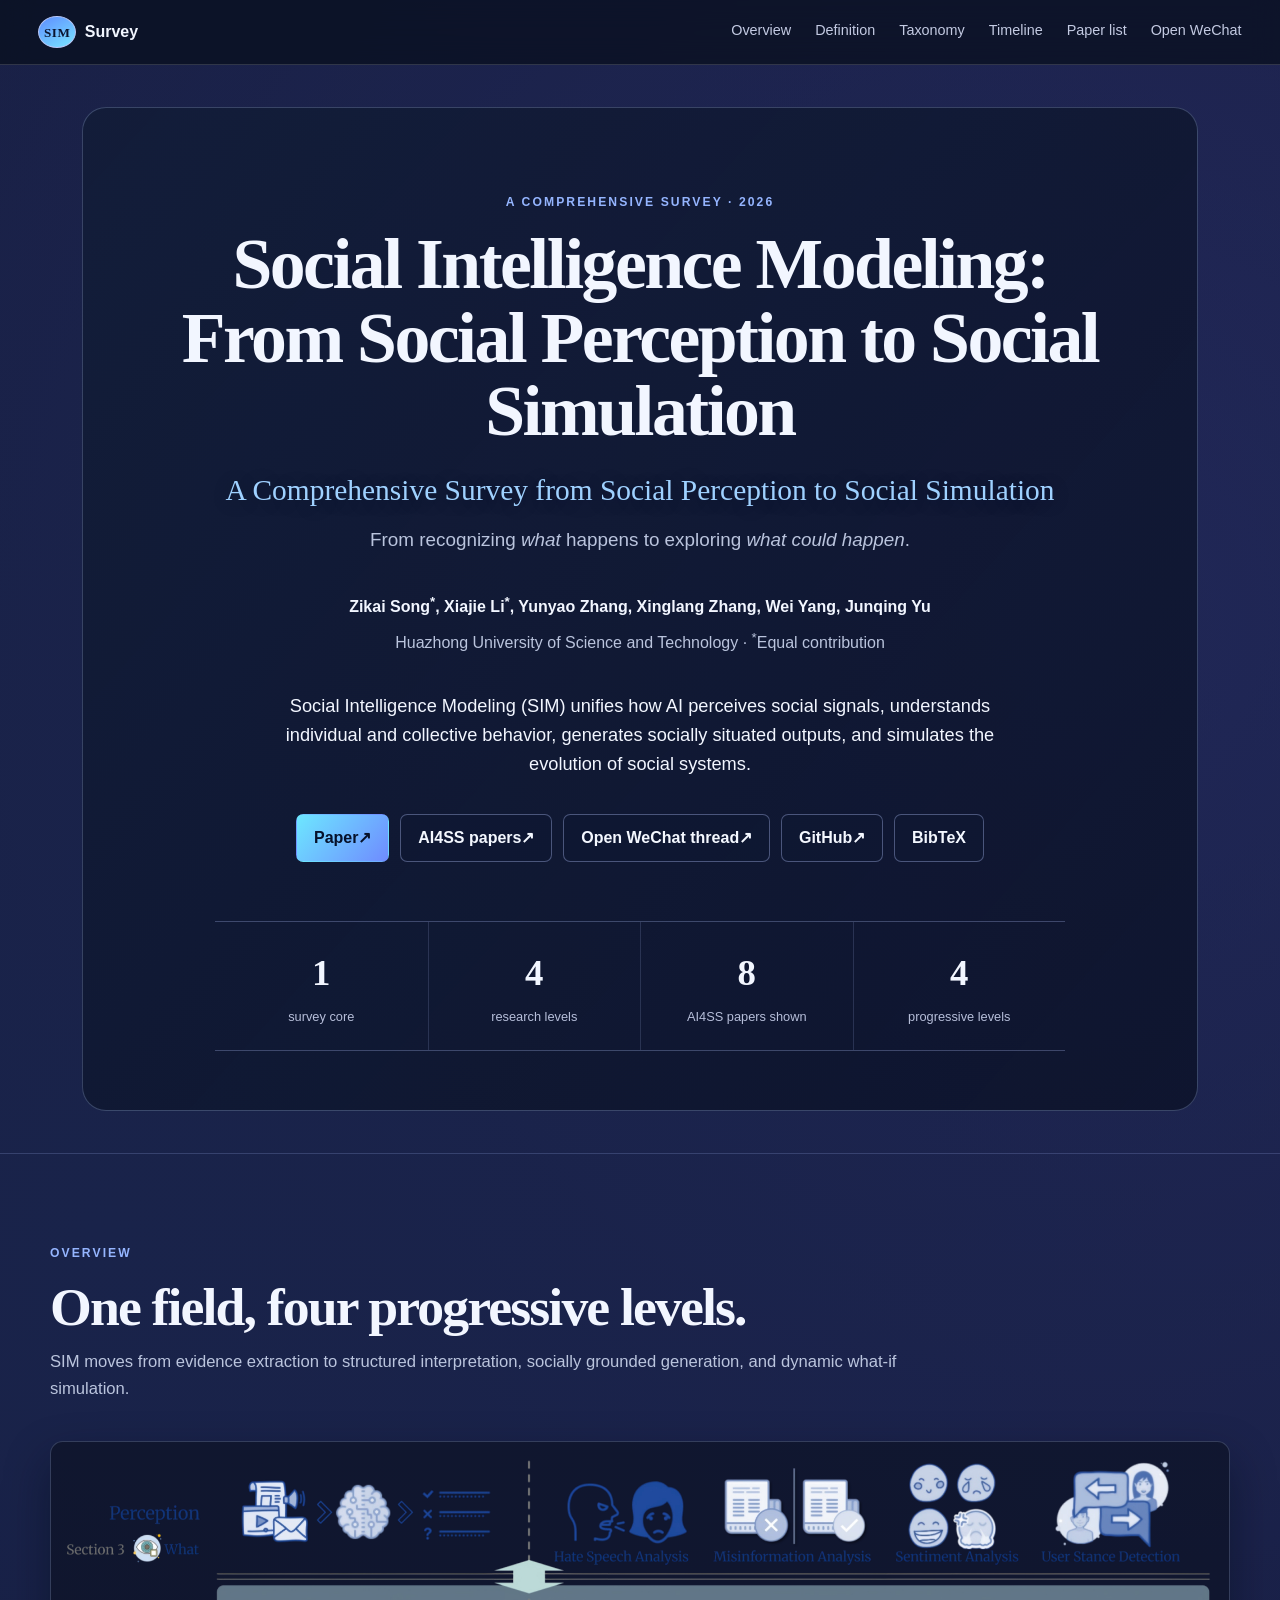
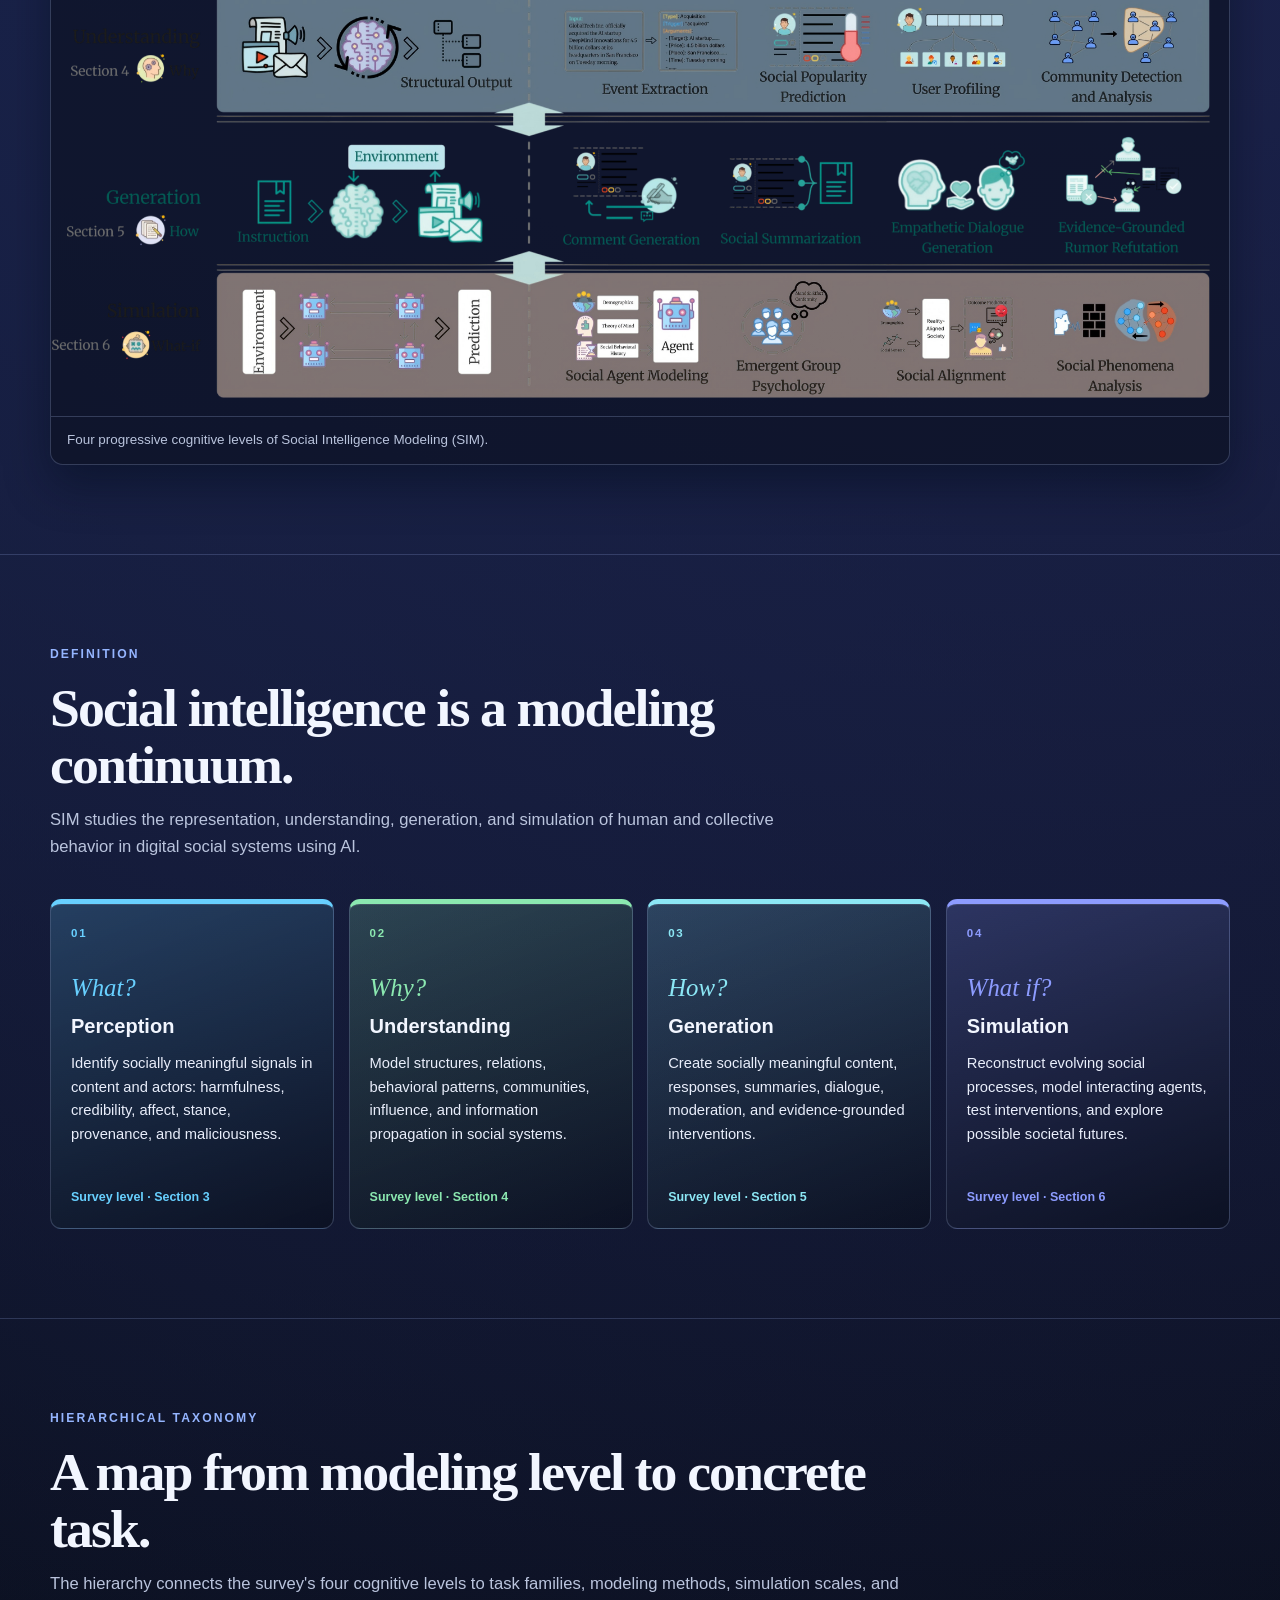
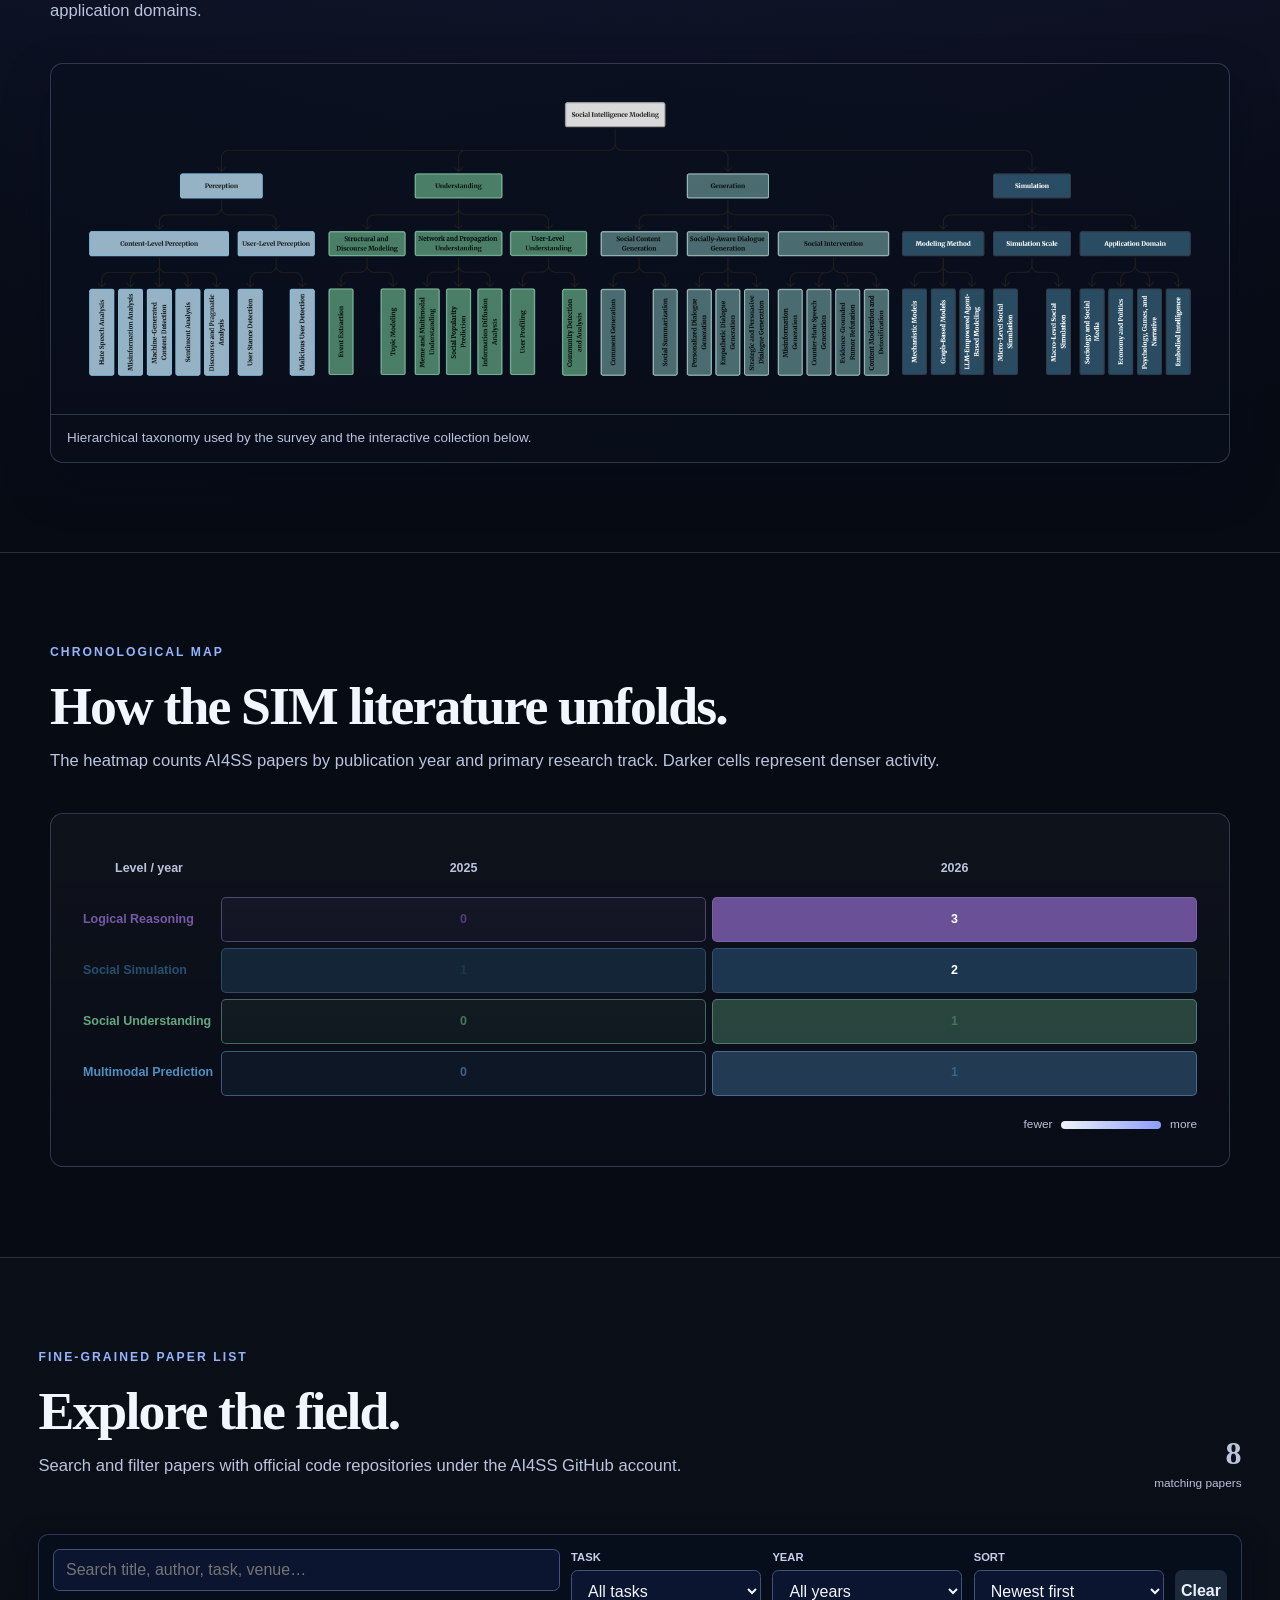
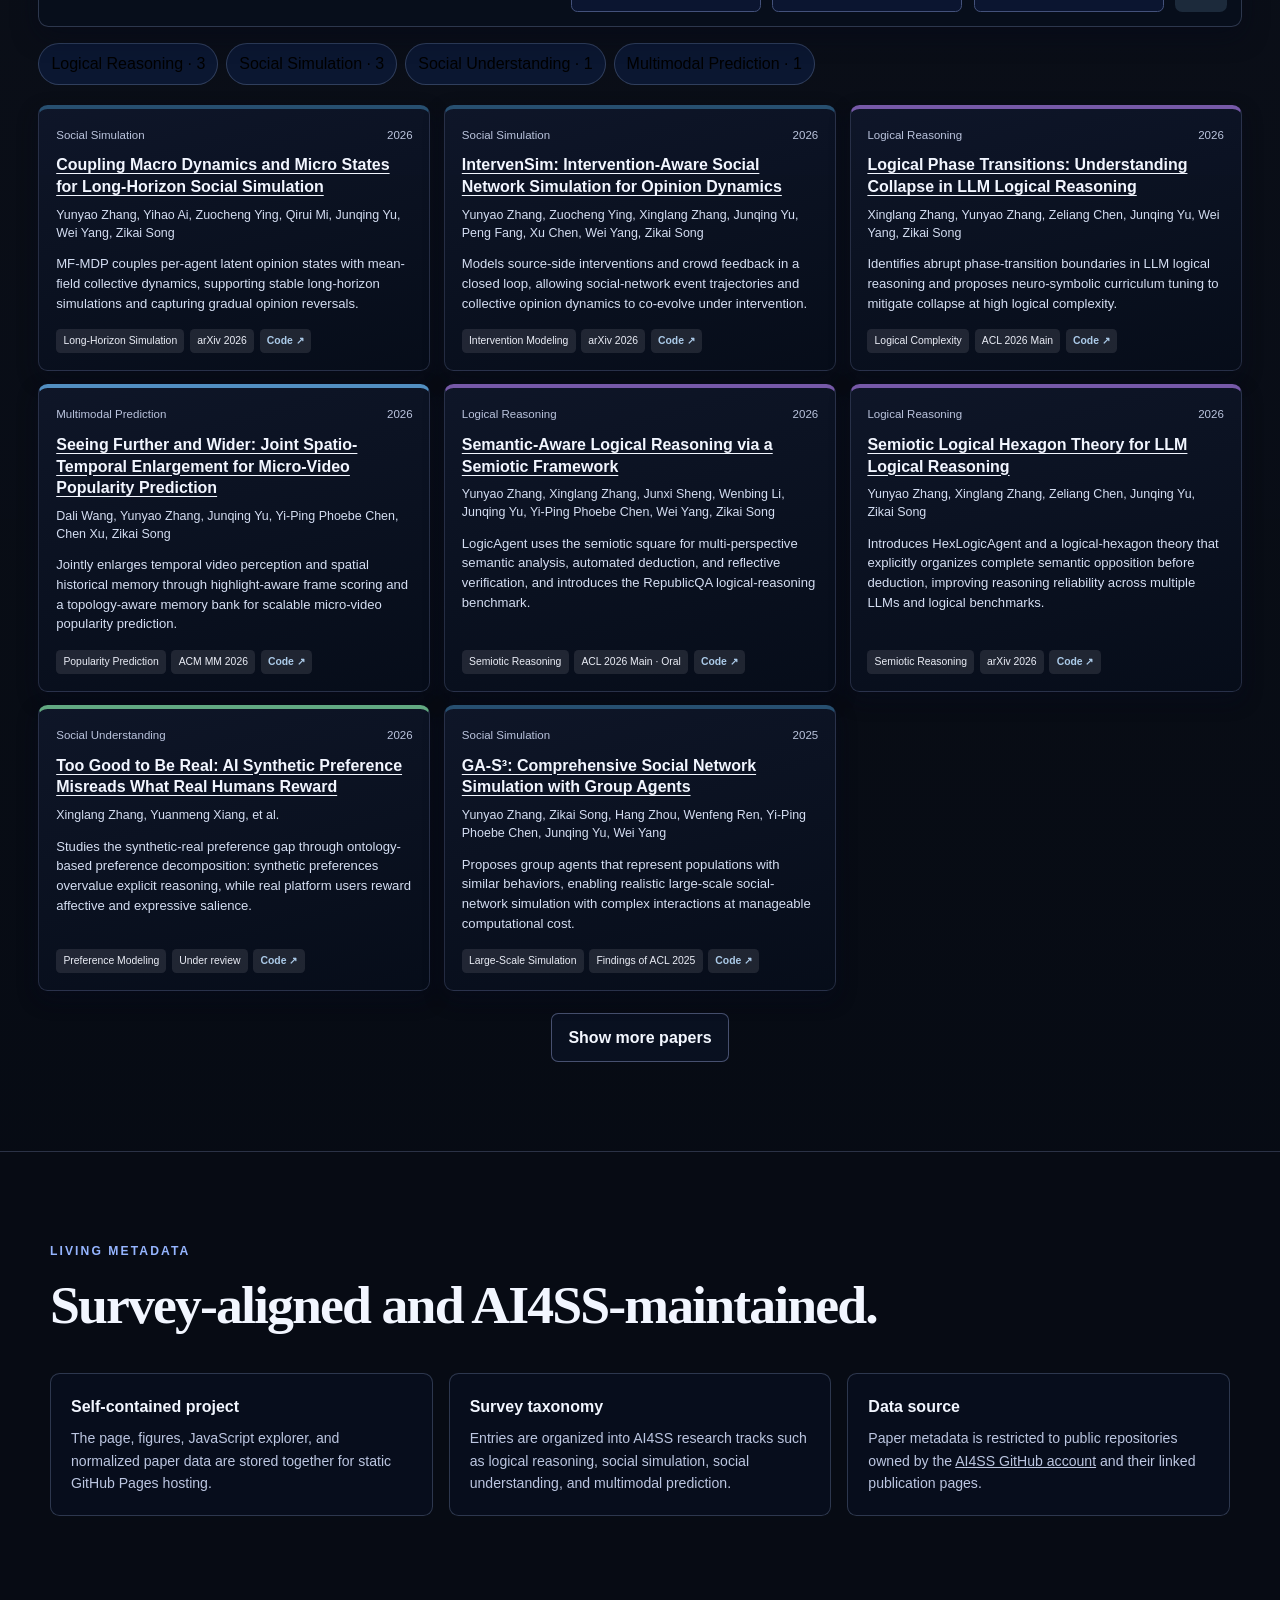
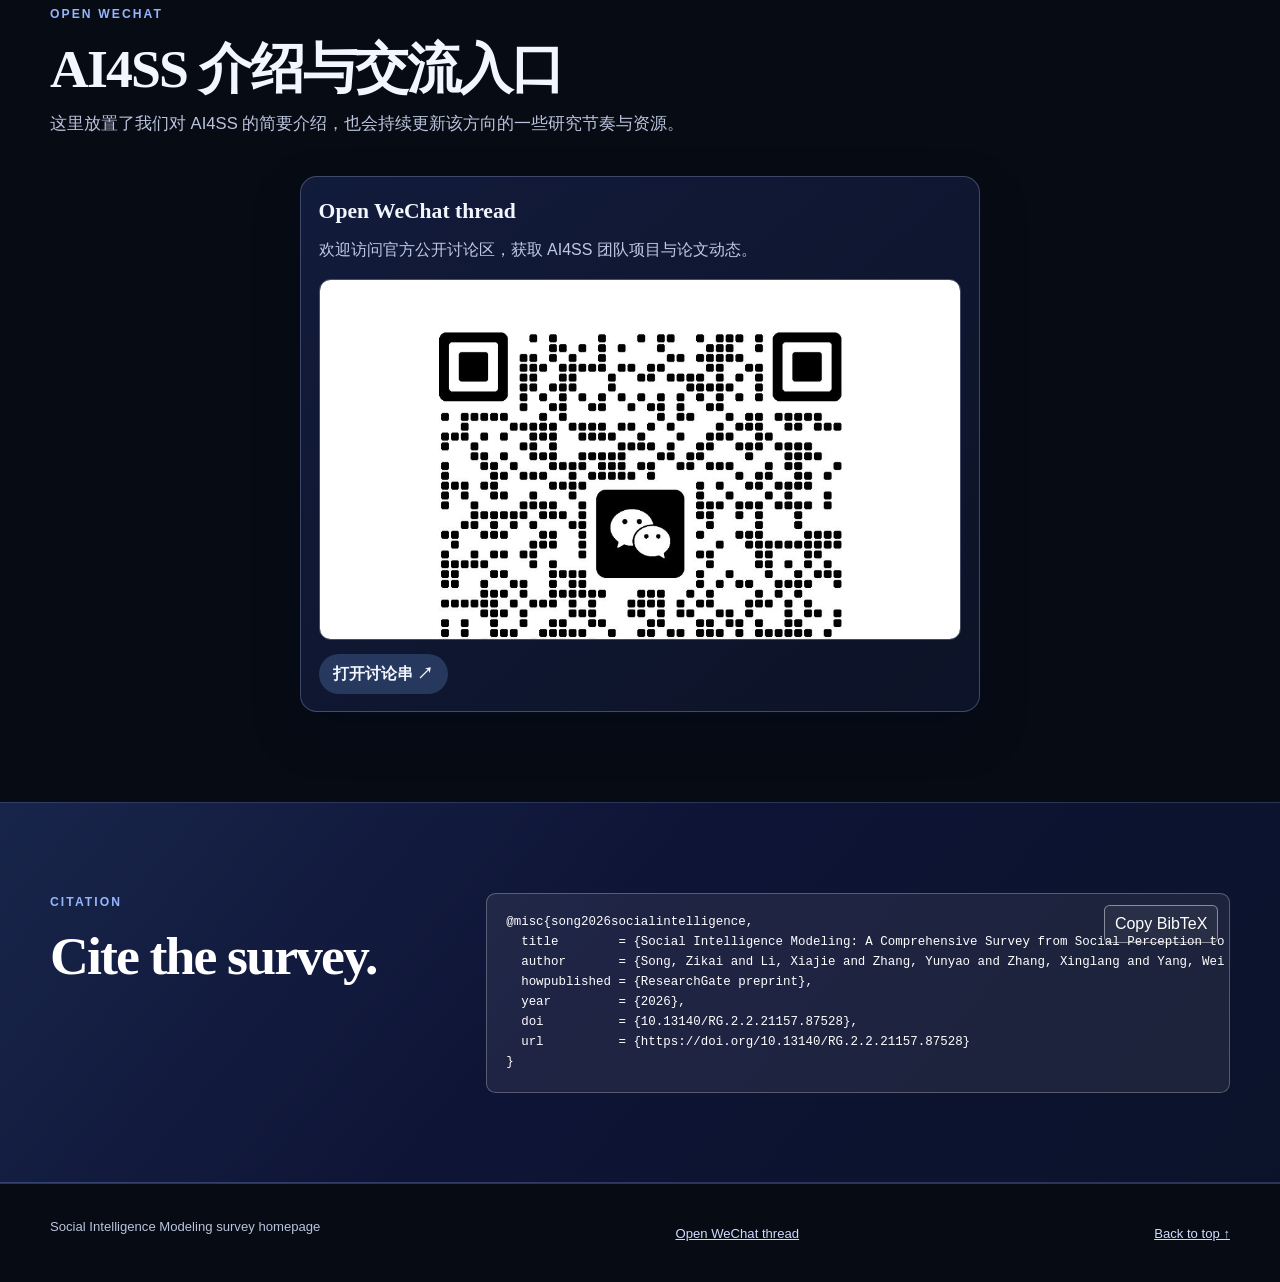
==== index.html @ ad6b8883 "feat: restyle survey homepage and add Open WeChat thread section" ====
<!doctype html>
<html lang="en">
<head>
  <meta charset="utf-8">
  <meta name="viewport" content="width=device-width, initial-scale=1">
  <title>Social Intelligence Modeling: A Comprehensive Survey from Social Perception to Social Simulation</title>
  <meta name="description" content="Social Intelligence Modeling: A Comprehensive Survey from Social Perception to Social Simulation — AI4SS-focused homepage and interactive paper explorer.">
  <link rel="canonical" href="https://juehyx.github.io/social-intelligence-modeling-survey/">
  <meta property="og:type" content="website">
  <meta property="og:title" content="Social Intelligence Modeling: A Comprehensive Survey">
  <meta property="og:description" content="A unified view of AI for social perception, understanding, generation, and simulation.">
  <meta property="og:url" content="https://juehyx.github.io/social-intelligence-modeling-survey/">
  <meta property="og:image" content="https://juehyx.github.io/social-intelligence-modeling-survey/overview.png">
  <meta name="twitter:card" content="summary_large_image">
  <link rel="stylesheet" href="styles.css">
  <script src="app.js" defer></script>
</head>
<body>
  <a class="skip-link" href="#paper-explorer">Skip to paper explorer</a>

  <header class="site-header" id="top">
    <div class="nav-shell">
      <a class="brand" href="#top" aria-label="Social Intelligence Modeling home">
        <span class="brand-mark">SIM</span>
        <span>Survey</span>
      </a>
      <nav aria-label="Primary navigation">
        <a href="#overview">Overview</a>
        <a href="#definition">Definition</a>
        <a href="#taxonomy">Taxonomy</a>
        <a href="#timeline">Timeline</a>
        <a href="#paper-explorer">Paper list</a>
        <a href="#open-wechat">Open WeChat</a>
      </nav>
    </div>
  </header>

  <main>
    <section class="hero section-shell reveal" aria-labelledby="paper-title">
      <p class="eyebrow">A comprehensive survey · 2026</p>
      <h1 id="paper-title">Social Intelligence Modeling:<br>From Social Perception to Social Simulation</h1>
      <p class="hero-subtitle">A Comprehensive Survey from Social Perception to Social Simulation</p>
      <p class="hero-kicker">From recognizing <em>what</em> happens to exploring <em>what could happen</em>.</p>

      <p class="authors">
        Zikai Song<sup>*</sup>, Xiajie Li<sup>*</sup>, Yunyao Zhang, Xinglang Zhang, Wei Yang, Junqing Yu
      </p>
      <p class="affiliation">Huazhong University of Science and Technology · <sup>*</sup>Equal contribution</p>

      <p class="hero-abstract">
        Social Intelligence Modeling (SIM) unifies how AI perceives social signals, understands individual and collective behavior,
        generates socially situated outputs, and simulates the evolution of social systems.
      </p>

      <div class="action-row" aria-label="Paper links">
        <a class="button primary" href="https://doi.org/10.13140/RG.2.2.21157.87528">Paper <span aria-hidden="true">↗</span></a>
        <a class="button" href="https://github.com/AI4SS">AI4SS papers <span aria-hidden="true">↗</span></a>
        <a class="button" href="https://github.com/world-action-models/awesome-world-action-models/discussions/2">Open WeChat thread <span aria-hidden="true">↗</span></a>
        <a class="button" href="https://github.com/Juehyx/social-intelligence-modeling-survey">GitHub <span aria-hidden="true">↗</span></a>
        <a class="button" href="#citation">BibTeX</a>
      </div>

      <div class="hero-stats" aria-label="Survey scope">
        <div><strong>1</strong><span>survey core</span></div>
        <div><strong>4</strong><span>research levels</span></div>
        <div><strong>8</strong><span>AI4SS papers shown</span></div>
        <div><strong>4</strong><span>progressive levels</span></div>
      </div>
    </section>

    <section class="figure-band" id="overview" aria-labelledby="overview-title">
      <div class="section-shell">
        <div class="section-heading wide-heading">
          <p class="eyebrow">Overview</p>
          <h2 id="overview-title">One field, four progressive levels.</h2>
          <p>SIM moves from evidence extraction to structured interpretation, socially grounded generation, and dynamic what-if simulation.</p>
        </div>
        <figure class="paper-figure overview-figure">
          <img src="overview.png" alt="Four progressive cognitive levels of Social Intelligence Modeling, from Perception through Understanding and Generation to Simulation.">
          <figcaption>Four progressive cognitive levels of Social Intelligence Modeling (SIM).</figcaption>
        </figure>
      </div>
    </section>

    <section class="section-shell reveal" id="definition" aria-labelledby="definition-title">
      <div class="section-heading">
        <p class="eyebrow">Definition</p>
        <h2 id="definition-title">Social intelligence is a modeling continuum.</h2>
        <p>SIM studies the representation, understanding, generation, and simulation of human and collective behavior in digital social systems using AI.</p>
      </div>

      <div class="level-flow" aria-label="Four levels of Social Intelligence Modeling">
        <article class="level-card level-perception">
          <div class="level-number">01</div>
          <p class="level-question">What?</p>
          <h3>Perception</h3>
          <p>Identify socially meaningful signals in content and actors: harmfulness, credibility, affect, stance, provenance, and maliciousness.</p>
          <span class="level-count">Survey level · Section 3</span>
        </article>
        <article class="level-card level-understanding">
          <div class="level-number">02</div>
          <p class="level-question">Why?</p>
          <h3>Understanding</h3>
          <p>Model structures, relations, behavioral patterns, communities, influence, and information propagation in social systems.</p>
          <span class="level-count">Survey level · Section 4</span>
        </article>
        <article class="level-card level-generation">
          <div class="level-number">03</div>
          <p class="level-question">How?</p>
          <h3>Generation</h3>
          <p>Create socially meaningful content, responses, summaries, dialogue, moderation, and evidence-grounded interventions.</p>
          <span class="level-count">Survey level · Section 5</span>
        </article>
        <article class="level-card level-simulation">
          <div class="level-number">04</div>
          <p class="level-question">What if?</p>
          <h3>Simulation</h3>
          <p>Reconstruct evolving social processes, model interacting agents, test interventions, and explore possible societal futures.</p>
          <span class="level-count">Survey level · Section 6</span>
        </article>
      </div>
    </section>

    <section class="taxonomy-section reveal" id="taxonomy" aria-labelledby="taxonomy-title">
      <div class="section-shell">
        <div class="section-heading wide-heading">
          <p class="eyebrow">Hierarchical taxonomy</p>
          <h2 id="taxonomy-title">A map from modeling level to concrete task.</h2>
          <p>The hierarchy connects the survey's four cognitive levels to task families, modeling methods, simulation scales, and application domains.</p>
        </div>
        <figure class="paper-figure taxonomy-figure">
          <img src="category-architecture.png" alt="Hierarchical taxonomy of Social Intelligence Modeling tasks across Perception, Understanding, Generation, and Simulation.">
          <figcaption>Hierarchical taxonomy used by the survey and the interactive collection below.</figcaption>
        </figure>
      </div>
    </section>

    <section class="section-shell reveal" id="timeline" aria-labelledby="timeline-title">
      <div class="section-heading wide-heading">
        <p class="eyebrow">Chronological map</p>
        <h2 id="timeline-title">How the SIM literature unfolds.</h2>
        <p>The heatmap counts AI4SS papers by publication year and primary research track. Darker cells represent denser activity.</p>
      </div>
      <div class="timeline-panel">
        <div id="timeline-matrix" class="timeline-matrix" aria-live="polite"></div>
        <div class="timeline-legend"><span>fewer</span><span class="legend-ramp"></span><span>more</span></div>
      </div>
    </section>

    <section class="explorer-section" id="paper-explorer" aria-labelledby="explorer-title">
      <div class="section-shell explorer-shell">
        <div class="section-heading wide-heading explorer-heading">
          <div>
            <p class="eyebrow">Fine-grained paper list</p>
            <h2 id="explorer-title">Explore the field.</h2>
            <p>Search and filter papers with official code repositories under the AI4SS GitHub account.</p>
          </div>
          <p class="result-summary"><strong id="result-count">0</strong><span>matching papers</span></p>
        </div>

        <div class="explorer-toolbar" id="toolbar">
          <label class="search-field">
            <span class="sr-only">Search papers</span>
            <input id="paper-search" type="search" placeholder="Search title, author, task, venue…" autocomplete="off">
          </label>
          <label>
            <span>Task</span>
            <select id="task-filter"><option value="">All tasks</option></select>
          </label>
          <label>
            <span>Year</span>
            <select id="year-filter"><option value="">All years</option></select>
          </label>
          <label>
            <span>Sort</span>
            <select id="paper-sort">
              <option value="recent">Newest first</option>
              <option value="oldest">Oldest first</option>
              <option value="title">Title A–Z</option>
            </select>
          </label>
          <button class="clear-button" id="clear-filters" type="button">Clear</button>
        </div>

        <div class="level-filters" id="level-filters" aria-label="Filter by survey level"></div>
        <div class="paper-grid" id="paper-list" aria-live="polite"></div>
        <div class="load-more-wrap"><button class="button" id="load-more" type="button">Show more papers</button></div>
      </div>
    </section>

    <section class="section-shell reveal source-section" aria-labelledby="source-title">
      <div class="section-heading wide-heading">
        <p class="eyebrow">Living metadata</p>
        <h2 id="source-title">Survey-aligned and AI4SS-maintained.</h2>
      </div>
      <div class="source-grid">
        <article>
          <h3>Self-contained project</h3>
          <p>The page, figures, JavaScript explorer, and normalized paper data are stored together for static GitHub Pages hosting.</p>
        </article>
        <article>
          <h3>Survey taxonomy</h3>
          <p>Entries are organized into AI4SS research tracks such as logical reasoning, social simulation, social understanding, and multimodal prediction.</p>
        </article>
        <article>
          <h3>Data source</h3>
          <p>Paper metadata is restricted to public repositories owned by the <a href="https://github.com/AI4SS">AI4SS GitHub account</a> and their linked publication pages.</p>
        </article>
      </div>
    </section>

    <section class="section-shell reveal wechat-section" id="open-wechat" aria-labelledby="wechat-title">
      <div class="section-heading wide-heading">
        <p class="eyebrow">Open WeChat</p>
        <h2 id="wechat-title">AI4SS 介绍与交流入口</h2>
        <p>这里放置了我们对 AI4SS 的简要介绍，也会持续更新该方向的一些研究节奏与资源。</p>
      </div>
      <div class="wechat-grid">
        <a class="wechat-link-panel" href="https://github.com/world-action-models/awesome-world-action-models/discussions/2" target="_blank" rel="noopener noreferrer">
          <h3>Open WeChat thread</h3>
          <p>欢迎访问官方公开讨论区，获取 AI4SS 团队项目与论文动态。</p>
          <img src="wechat-thread-preview.jpg" alt="AI4SS Open WeChat preview image">
          <span>打开讨论串 ↗</span>
        </a>
      </div>
    </section>

    <section class="citation-section" id="citation" aria-labelledby="citation-title">
      <div class="section-shell citation-shell">
        <div class="section-heading">
          <p class="eyebrow">Citation</p>
          <h2 id="citation-title">Cite the survey.</h2>
        </div>
        <div class="citation-box">
          <button id="copy-bibtex" type="button">Copy BibTeX</button>
          <pre><code id="bibtex">@misc{song2026socialintelligence,
  title        = {Social Intelligence Modeling: A Comprehensive Survey from Social Perception to Social Simulation},
  author       = {Song, Zikai and Li, Xiajie and Zhang, Yunyao and Zhang, Xinglang and Yang, Wei and Yu, Junqing},
  howpublished = {ResearchGate preprint},
  year         = {2026},
  doi          = {10.13140/RG.2.2.21157.87528},
  url          = {https://doi.org/10.13140/RG.2.2.21157.87528}
}</code></pre>
        </div>
      </div>
    </section>
  </main>

  <footer class="site-footer">
    <div class="section-shell footer-shell">
      <p>Social Intelligence Modeling survey homepage</p>
      <a href="https://github.com/world-action-models/awesome-world-action-models/discussions/2">Open WeChat thread</a>
      <a href="#top">Back to top ↑</a>
    </div>
  </footer>
</body>
</html>
---- styles.css ----
:root {
  --bg: #070b14;
  --paper: #f7fbff;
  --ink: #f2f6ff;
  --muted: #bac4dd;
  --line: rgba(168, 188, 235, 0.24);
  --navy: #9fd1ff;
  --navy-soft: rgba(159, 209, 255, 0.14);
  --perception: #68d0ff;
  --perception-soft: rgba(104, 208, 255, 0.2);
  --understanding: #8be8b0;
  --understanding-soft: rgba(139, 232, 176, 0.2);
  --generation: #8ce7f5;
  --generation-soft: rgba(140, 231, 245, 0.2);
  --simulation: #8d9cff;
  --simulation-soft: rgba(141, 156, 255, 0.2);
  --other: #d0adff;
  --shadow: 0 20px 45px rgba(3, 10, 26, 0.45);
  --content: 1180px;
  --wide: 1380px;
  --gutter: clamp(1rem, 3vw, 2.4rem);
  --section-y: clamp(4rem, 7vw, 7.5rem);
}

* {
  box-sizing: border-box;
}
html {
  scroll-behavior: smooth;
}
body {
  margin: 0;
  color: var(--ink);
  font-family: "Poppins", "Segoe UI", "Noto Sans SC", "PingFang SC", "Helvetica Neue", sans-serif;
  line-height: 1.6;
  background:
    radial-gradient(circle at 8% 16%, #19234a 0%, transparent 38%),
    radial-gradient(circle at 84% 8%, #272b63 0%, transparent 42%),
    var(--bg);
  -webkit-font-smoothing: antialiased;
}
a {
  color: inherit;
}
img {
  max-width: 100%;
  display: block;
}
button, input, select {
  font: inherit;
}
button, a {
  -webkit-tap-highlight-color: transparent;
}

.skip-link {
  position: fixed;
  left: 1rem;
  top: -5rem;
  z-index: 100;
  background: #0f1528;
  color: #fff;
  padding: .7rem 1rem;
  border-radius: .4rem;
}
.skip-link:focus {
  top: 1rem;
}
.sr-only {
  position: absolute;
  width: 1px;
  height: 1px;
  overflow: hidden;
  clip: rect(0, 0, 0, 0);
  white-space: nowrap;
}

.section-shell {
  width: min(var(--content), calc(100% - 2 * var(--gutter)));
  margin-inline: auto;
}

.site-header {
  position: sticky;
  top: 0;
  z-index: 20;
  border-bottom: 1px solid rgba(255, 255, 255, 0.15);
  background: rgba(9, 15, 30, 0.75);
  backdrop-filter: blur(14px);
}
.nav-shell {
  width: min(var(--wide), calc(100% - 2 * var(--gutter)));
  min-height: 64px;
  margin-inline: auto;
  display: flex;
  align-items: center;
  justify-content: space-between;
  gap: 1rem;
}
.brand {
  display: inline-flex;
  align-items: center;
  gap: .55rem;
  font-weight: 750;
  text-decoration: none;
}
.brand-mark {
  display: grid;
  place-items: center;
  min-width: 2.35rem;
  height: 2rem;
  border: 1px solid #b6c6f7;
  border-radius: 50%;
  font-family: "Times New Roman", serif;
  font-size: .82rem;
  letter-spacing: .04em;
  background: linear-gradient(150deg, #5f8dff, #79e5ff);
  color: #0a1530;
}
nav {
  display: flex;
  align-items: center;
  gap: clamp(.7rem, 2vw, 1.5rem);
}
nav a {
  color: #c3cae2;
  font-size: .9rem;
  text-decoration: none;
  position: relative;
  padding-bottom: .18rem;
}
nav a::after {
  content: "";
  position: absolute;
  left: 0;
  right: 0;
  bottom: 0;
  margin: 0 auto;
  width: 0;
  height: 2px;
  background: linear-gradient(90deg, #6df0ff, #b2a2ff);
  transition: width .3s ease;
}
nav a:hover::after,
nav a:focus-visible::after {
  width: 100%;
}
nav a:hover,
nav a:focus-visible {
  color: #f8fbff;
}

.hero {
  padding-block: clamp(5.2rem, 10vw, 8.2rem) clamp(4rem, 8vw, 7rem);
  text-align: center;
  position: relative;
}
.hero::before {
  content: "";
  position: absolute;
  inset: 42px 2rem;
  border-radius: 24px;
  border: 1px solid rgba(179, 202, 255, 0.25);
  background: linear-gradient(132deg, rgba(17, 28, 54, 0.8), rgba(10, 16, 36, 0.75));
  pointer-events: none;
}
.hero > * {
  position: relative;
}

.eyebrow {
  margin: 0 0 1rem;
  color: #95b5ff;
  font-size: .76rem;
  font-weight: 800;
  letter-spacing: .17em;
  text-transform: uppercase;
}
h1,
h2,
h3,
p {
  margin-top: 0;
}
h1,
h2 {
  font-family: "Merriweather", "Times New Roman", serif;
  letter-spacing: -.035em;
}
h1 {
  max-width: 1000px;
  margin: 0 auto;
  font-size: clamp(2.5rem, 5.6vw, 5.7rem);
  line-height: 1.02;
}
.hero-subtitle {
  max-width: 900px;
  margin: 1.5rem auto 0;
  color: var(--navy);
  font-family: "Merriweather", "Times New Roman", serif;
  font-size: clamp(1.1rem, 2.3vw, 2rem);
  line-height: 1.25;
  text-shadow: 0 2px 18px rgba(8, 16, 37, 0.3);
}
.hero-kicker {
  margin: 1rem auto 2.2rem;
  color: var(--muted);
  font-size: clamp(1rem, 1.5vw, 1.18rem);
}
.authors {
  max-width: 900px;
  margin: 0 auto .3rem;
  font-weight: 700;
  line-height: 1.8;
}
.affiliation {
  color: var(--muted);
}
.hero-abstract {
  max-width: 780px;
  margin: 2.2rem auto;
  font-size: clamp(1rem, 1.5vw, 1.14rem);
}

.action-row {
  display: flex;
  flex-wrap: wrap;
  justify-content: center;
  gap: .7rem;
}
.button {
  display: inline-flex;
  align-items: center;
  justify-content: center;
  min-height: 44px;
  padding: .65rem 1.05rem;
  border: 1px solid rgba(180, 197, 255, 0.36);
  border-radius: .45rem;
  background: rgba(15, 26, 50, 0.42);
  color: #f4f8ff;
  font-weight: 700;
  text-decoration: none;
  cursor: pointer;
  transition: transform .22s ease, box-shadow .22s ease, border-color .22s ease;
}
.button.primary {
  background: linear-gradient(130deg, #6de7ff, #6f8bff);
  color: #06112a;
  border-color: transparent;
}
.button:hover,
.button:focus-visible {
  transform: translateY(-1px);
  box-shadow: 0 7px 20px rgba(8, 18, 44, 0.38);
}

.hero-stats {
  max-width: 850px;
  margin: 3.7rem auto 0;
  display: grid;
  grid-template-columns: repeat(4, 1fr);
  border-block: 1px solid rgba(180, 197, 255, 0.28);
}
.hero-stats div {
  padding: 1.35rem .8rem;
}
.hero-stats div + div {
  border-left: 1px solid rgba(180, 197, 255, 0.16);
}
.hero-stats strong {
  display: block;
  font-family: "Merriweather", "Times New Roman", serif;
  font-size: clamp(1.55rem, 3vw, 2.3rem);
}
.hero-stats span {
  color: #b7bfda;
  font-size: .8rem;
}

.figure-band,
.taxonomy-section,
.explorer-section,
.citation-section {
  padding-block: var(--section-y);
  border-block: 1px solid rgba(170, 190, 255, 0.2);
  position: relative;
}
.section-heading {
  max-width: 760px;
  margin-bottom: 2.4rem;
}
.wide-heading {
  max-width: 900px;
}
.section-heading h2 {
  margin-bottom: .8rem;
  font-size: clamp(2rem, 4.2vw, 3.8rem);
  line-height: 1.06;
}
.section-heading p:last-child {
  color: var(--muted);
  font-size: 1.04rem;
}

.paper-figure {
  margin: 0;
  border: 1px solid var(--line);
  border-radius: .8rem;
  overflow: hidden;
  background: rgba(10, 15, 30, 0.6);
  box-shadow: var(--shadow);
}
.paper-figure img {
  width: 100%;
  height: auto;
}
.paper-figure figcaption {
  padding: .8rem 1rem;
  border-top: 1px solid var(--line);
  color: var(--muted);
  font-size: .84rem;
}

#definition,
#timeline,
.source-section {
  padding-block: var(--section-y);
}

.level-flow {
  display: grid;
  grid-template-columns: repeat(4, 1fr);
  gap: .9rem;
}
.level-card {
  min-height: 330px;
  padding: 1.25rem;
  display: flex;
  flex-direction: column;
  border: 1px solid var(--line);
  border-top: 5px solid var(--level-color);
  border-radius: .7rem;
  background: linear-gradient(160deg, var(--level-soft), rgba(10, 15, 30, 0.7));
  transition: transform .24s ease, box-shadow .24s ease, border-color .24s ease;
  box-shadow: inset 0 1px 0 rgba(255, 255, 255, 0.1);
}
.level-card:hover {
  transform: translateY(-4px);
  box-shadow: var(--shadow);
}
.level-perception { --level-color: var(--perception); --level-soft: var(--perception-soft); }
.level-understanding { --level-color: var(--understanding); --level-soft: var(--understanding-soft); }
.level-generation { --level-color: var(--generation); --level-soft: var(--generation-soft); }
.level-simulation { --level-color: var(--simulation); --level-soft: var(--simulation-soft); }
.level-number {
  color: var(--level-color);
  font-size: .72rem;
  font-weight: 900;
  letter-spacing: .15em;
}
.level-question {
  margin: 1.6rem 0 .15rem;
  color: var(--level-color);
  font-family: "Merriweather", "Times New Roman", serif;
  font-size: 1.55rem;
  font-style: italic;
}
.level-card h3 {
  margin-bottom: .65rem;
  font-size: 1.25rem;
}
.level-card p:not(.level-question) {
  color: #e9eefb;
  font-size: .92rem;
}
.level-count {
  margin-top: auto;
  color: var(--level-color);
  font-size: .78rem;
  font-weight: 800;
}

.timeline-panel {
  padding: clamp(1rem, 3vw, 2rem);
  border: 1px solid var(--line);
  border-radius: .8rem;
  background: linear-gradient(180deg, rgba(255, 255, 255, 0.03), rgba(10, 15, 30, 0.35));
}
.timeline-matrix {
  display: grid;
  gap: .38rem;
  align-items: stretch;
  overflow-x: auto;
  padding-bottom: .45rem;
}
.timeline-cell,
.timeline-label,
.timeline-year {
  min-width: 56px;
  min-height: 45px;
  display: grid;
  place-items: center;
  border-radius: .32rem;
  font-size: .78rem;
}
.timeline-label {
  min-width: 132px;
  justify-content: start;
  font-weight: 800;
}
.timeline-year {
  color: var(--muted);
  font-weight: 700;
}
.timeline-cell {
  border: 1px solid color-mix(in srgb, var(--cell-color) 36%, var(--line));
  color: color-mix(in srgb, var(--cell-color) 70%, black);
  font-weight: 850;
}
.timeline-cell.is-hot {
  color: #fff;
}
.timeline-legend {
  margin-top: .8rem;
  display: flex;
  justify-content: flex-end;
  align-items: center;
  gap: .55rem;
  color: var(--muted);
  font-size: .74rem;
}
.legend-ramp {
  width: 100px;
  height: 8px;
  border-radius: 99px;
  background: linear-gradient(90deg, #edf3f7, var(--simulation));
}

.explorer-section {
  background: linear-gradient(180deg, rgba(255, 255, 255, 0.02), rgba(10, 16, 28, 0.07));
}
.explorer-shell {
  width: min(var(--wide), calc(100% - 2 * var(--gutter)));
}
.explorer-heading {
  max-width: none;
  display: flex;
  align-items: end;
  justify-content: space-between;
  gap: 2rem;
}
.result-summary {
  margin: 0;
  text-align: right;
}
.result-summary strong {
  display: block;
  font-family: "Merriweather", "Times New Roman", serif;
  font-size: 2rem;
  line-height: 1;
}
.result-summary span {
  color: #b8c1db;
  font-size: .74rem;
}
.explorer-toolbar {
  position: sticky;
  top: 64px;
  z-index: 10;
  display: grid;
  grid-template-columns: minmax(250px, 2fr) repeat(3, minmax(130px, .75fr)) auto;
  gap: .7rem;
  padding: .85rem;
  border: 1px solid var(--line);
  border-radius: .65rem;
  background: rgba(8, 14, 28, 0.93);
  box-shadow: 0 8px 24px rgba(5, 10, 25, 0.55);
}
.explorer-toolbar label span:not(.sr-only) {
  display: block;
  margin-bottom: .2rem;
  color: #c6cfeb;
  font-size: .7rem;
  font-weight: 800;
  text-transform: uppercase;
}
.explorer-toolbar input,
.explorer-toolbar select {
  width: 100%;
  height: 42px;
  padding: 0 .75rem;
  border: 1px solid #43517a;
  border-radius: .4rem;
  background: #0b1530;
  color: var(--ink);
}
.explorer-toolbar input:focus,
.explorer-toolbar select:focus {
  outline: 2px solid #4e73ff;
  outline-offset: 1px;
}
.clear-button {
  align-self: end;
  height: 42px;
  border: 0;
  border-radius: .45rem;
  background: rgba(159, 209, 255, 0.14);
  color: #e9efff;
  font-weight: 800;
  cursor: pointer;
}
.clear-button:hover {
  background: rgba(159, 209, 255, 0.22);
}

.level-filters {
  display: flex;
  flex-wrap: wrap;
  gap: .5rem;
  margin: 1rem 0 1.25rem;
}
.level-filter {
  padding: .45rem .75rem;
  border: 1px solid var(--line);
  border-radius: 99px;
  background: #0b1731;
  cursor: pointer;
}
.level-filter[aria-pressed="true"] {
  border-color: var(--level-color);
  background: var(--level-soft);
  color: var(--level-color);
  font-weight: 800;
}

.paper-grid {
  display: grid;
  grid-template-columns: repeat(3, 1fr);
  gap: .85rem;
}
.paper-card {
  position: relative;
  min-width: 0;
  padding: 1.05rem;
  display: flex;
  flex-direction: column;
  border: 1px solid rgba(153, 172, 220, 0.2);
  border-top: 4px solid var(--level-color);
  border-radius: .6rem;
  background: linear-gradient(165deg, rgba(16, 23, 43, 0.9), rgba(7, 13, 27, 0.9));
  box-shadow: 0 8px 20px rgba(6, 12, 28, 0.45);
}
.paper-card[data-level="Perception"] { --level-color: var(--perception); }
.paper-card[data-level="Understanding"] { --level-color: var(--understanding); }
.paper-card[data-level="Generation"] { --level-color: var(--generation); }
.paper-card[data-level="Simulation"] { --level-color: var(--simulation); }
.paper-card[data-level="Other"] { --level-color: var(--other); }

.paper-meta {
  display: flex;
  justify-content: space-between;
  gap: .6rem;
  color: var(--muted);
  font-size: .72rem;
}
.paper-card h3 {
  margin: .65rem 0 .5rem;
  font-size: 1rem;
  line-height: 1.35;
}
.paper-card h3 a {
  text-underline-offset: 3px;
}
.paper-authors {
  color: #d4def2;
  font-size: .78rem;
  line-height: 1.45;
}
.paper-summary {
  margin-bottom: 1rem;
  color: #d4def2;
  font-size: .82rem;
  line-height: 1.5;
}
.paper-tags {
  margin-top: auto;
  display: flex;
  flex-wrap: wrap;
  gap: .35rem;
}
.tag {
  padding: .22rem .45rem;
  border-radius: .28rem;
  background: rgba(241, 241, 238, 0.1);
  color: #eaedf6;
  font-size: .65rem;
}
.code-tag {
  color: #abcae8;
  font-weight: 800;
  text-decoration: none;
}
.code-tag:hover,
.code-tag:focus-visible {
  text-decoration: underline;
}
.load-more-wrap {
  display: flex;
  justify-content: center;
  padding-top: 1.4rem;
}
.empty-state {
  grid-column: 1 / -1;
  padding: 4rem 1rem;
  text-align: center;
  color: #b7c1db;
}

.source-grid {
  display: grid;
  grid-template-columns: repeat(3, 1fr);
  gap: 1rem;
}
.source-grid article {
  padding: 1.25rem;
  border: 1px solid var(--line);
  border-radius: .6rem;
  background: rgba(8, 16, 34, 0.66);
}
.source-grid h3 {
  margin-bottom: .5rem;
  font-size: 1rem;
}
.source-grid p {
  margin: 0;
  color: #bcc6e1;
  font-size: .88rem;
}

.wechat-section {
  padding-bottom: clamp(4.6rem, 7vw, 7.3rem);
}
.wechat-grid {
  display: flex;
  justify-content: center;
}
.wechat-link-panel {
  width: min(680px, 100%);
  text-decoration: none;
  color: inherit;
  border: 1px solid rgba(183, 201, 255, 0.28);
  border-radius: 1.05rem;
  padding: 1.1rem;
  background: linear-gradient(140deg, rgba(19, 29, 62, 0.93), rgba(14, 20, 42, 0.9));
  box-shadow: var(--shadow);
  transition: transform .24s ease, border-color .24s ease;
}
.wechat-link-panel:hover,
.wechat-link-panel:focus-visible {
  transform: translateY(-3px);
  border-color: rgba(158, 196, 255, 0.6);
}
.wechat-link-panel h3 {
  margin-bottom: .52rem;
  font-family: "Merriweather", "Times New Roman", serif;
  font-size: 1.35rem;
}
.wechat-link-panel p {
  color: #c0cae3;
  margin-bottom: 1rem;
}
.wechat-link-panel img {
  width: 100%;
  border: 1px solid rgba(194, 210, 245, 0.3);
  border-radius: .72rem;
  aspect-ratio: 16 / 9;
  object-fit: cover;
}
.wechat-link-panel span {
  margin-top: .85rem;
  display: inline-block;
  padding: .45rem .9rem;
  border-radius: 999px;
  background: rgba(122, 177, 255, 0.22);
  font-weight: 700;
}

.citation-section {
  background: linear-gradient(130deg, #18254a, #0e1436 45%, #0b132a);
  color: #fff;
}
.citation-shell {
  display: grid;
  grid-template-columns: 1fr 2fr;
  gap: clamp(1.5rem, 5vw, 5rem);
}
.citation-box {
  position: relative;
  min-width: 0;
}
.citation-box pre {
  margin: 0;
  padding: 1.2rem;
  overflow-x: auto;
  border: 1px solid rgba(255,255,255,.25);
  border-radius: .6rem;
  background: rgba(255,255,255,.07);
  font-size: .78rem;
  line-height: 1.6;
}
.citation-box button {
  position: absolute;
  right: .75rem;
  top: .75rem;
  padding: .35rem .6rem;
  border: 1px solid rgba(255,255,255,.45);
  border-radius: .35rem;
  background: rgba(255,255,255,.05);
  color: #fff;
  cursor: pointer;
}

.site-footer {
  padding-block: 2rem;
  border-top: 1px solid var(--line);
}
.footer-shell {
  display: flex;
  align-items: center;
  justify-content: space-between;
  color: var(--muted);
  font-size: .82rem;
  gap: .8rem;
  flex-wrap: wrap;
}
.footer-shell a {
  color: #d0dcff;
}

.reveal {
  opacity: 0;
  transform: translateY(18px);
  animation: float-in 0.7s ease forwards;
}
@keyframes float-in {
  to {
    opacity: 1;
    transform: translateY(0);
  }
}

@media (max-width: 1020px) {
  .level-flow {
    grid-template-columns: repeat(2, 1fr);
  }
  .paper-grid,
  .source-grid {
    grid-template-columns: repeat(2, 1fr);
  }
  .explorer-toolbar {
    grid-template-columns: 2fr repeat(2, 1fr);
  }
  .explorer-toolbar label:nth-of-type(4),
  .clear-button {
    grid-row: 2;
  }
}
@media (max-width: 760px) {
  nav a:nth-child(-n+3) {
    display: none;
  }
  .hero-stats {
    grid-template-columns: repeat(2, 1fr);
  }
  .hero-stats div:nth-child(3) {
    border-left: 0;
    border-top: 1px solid var(--line);
  }
  .hero-stats div:nth-child(4) {
    border-top: 1px solid var(--line);
  }
  .level-flow,
  .paper-grid,
  .source-grid,
  .citation-shell {
    grid-template-columns: 1fr;
  }
  .explorer-heading {
    align-items: start;
  }
  .explorer-toolbar {
    position: static;
    grid-template-columns: 1fr 1fr;
  }
  .search-field {
    grid-column: 1 / -1;
  }
  .explorer-toolbar label:nth-of-type(4),
  .clear-button {
    grid-row: auto;
  }
  .citation-box pre {
    padding-top: 3.2rem;
  }
}
@media (max-width: 480px) {
  .nav-shell {
    min-height: 56px;
  }
  nav {
    gap: .8rem;
  }
  nav a {
    font-size: .8rem;
  }
  .hero {
    padding-top: 4.5rem;
  }
  .action-row .button {
    flex: 1 1 42%;
  }
  .explorer-toolbar {
    grid-template-columns: 1fr;
  }
  .search-field {
    grid-column: auto;
  }
  .timeline-label {
    min-width: 112px;
  }
}
@media (prefers-reduced-motion: reduce) {
  html {
    scroll-behavior: auto;
  }
  *, *::before, *::after {
    transition: none !important;
    animation-duration: 0.01ms !important;
  }
}
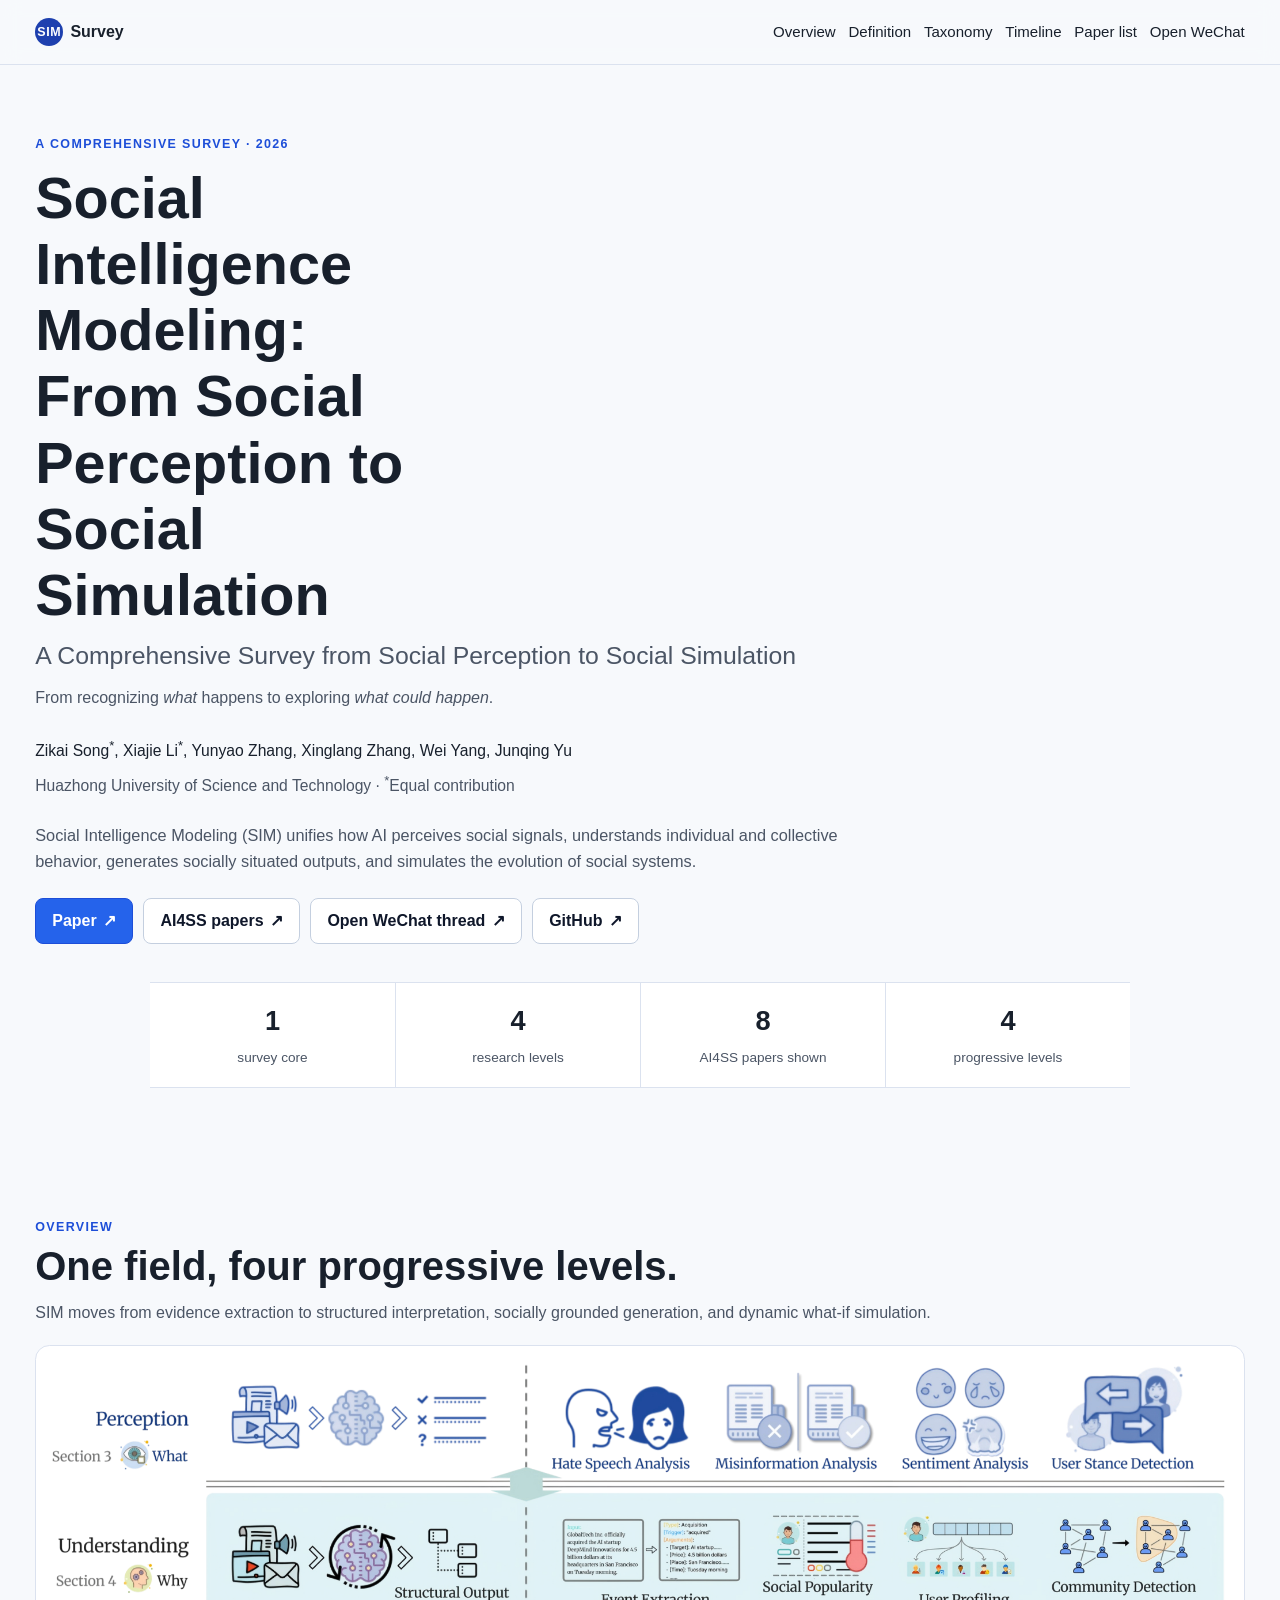
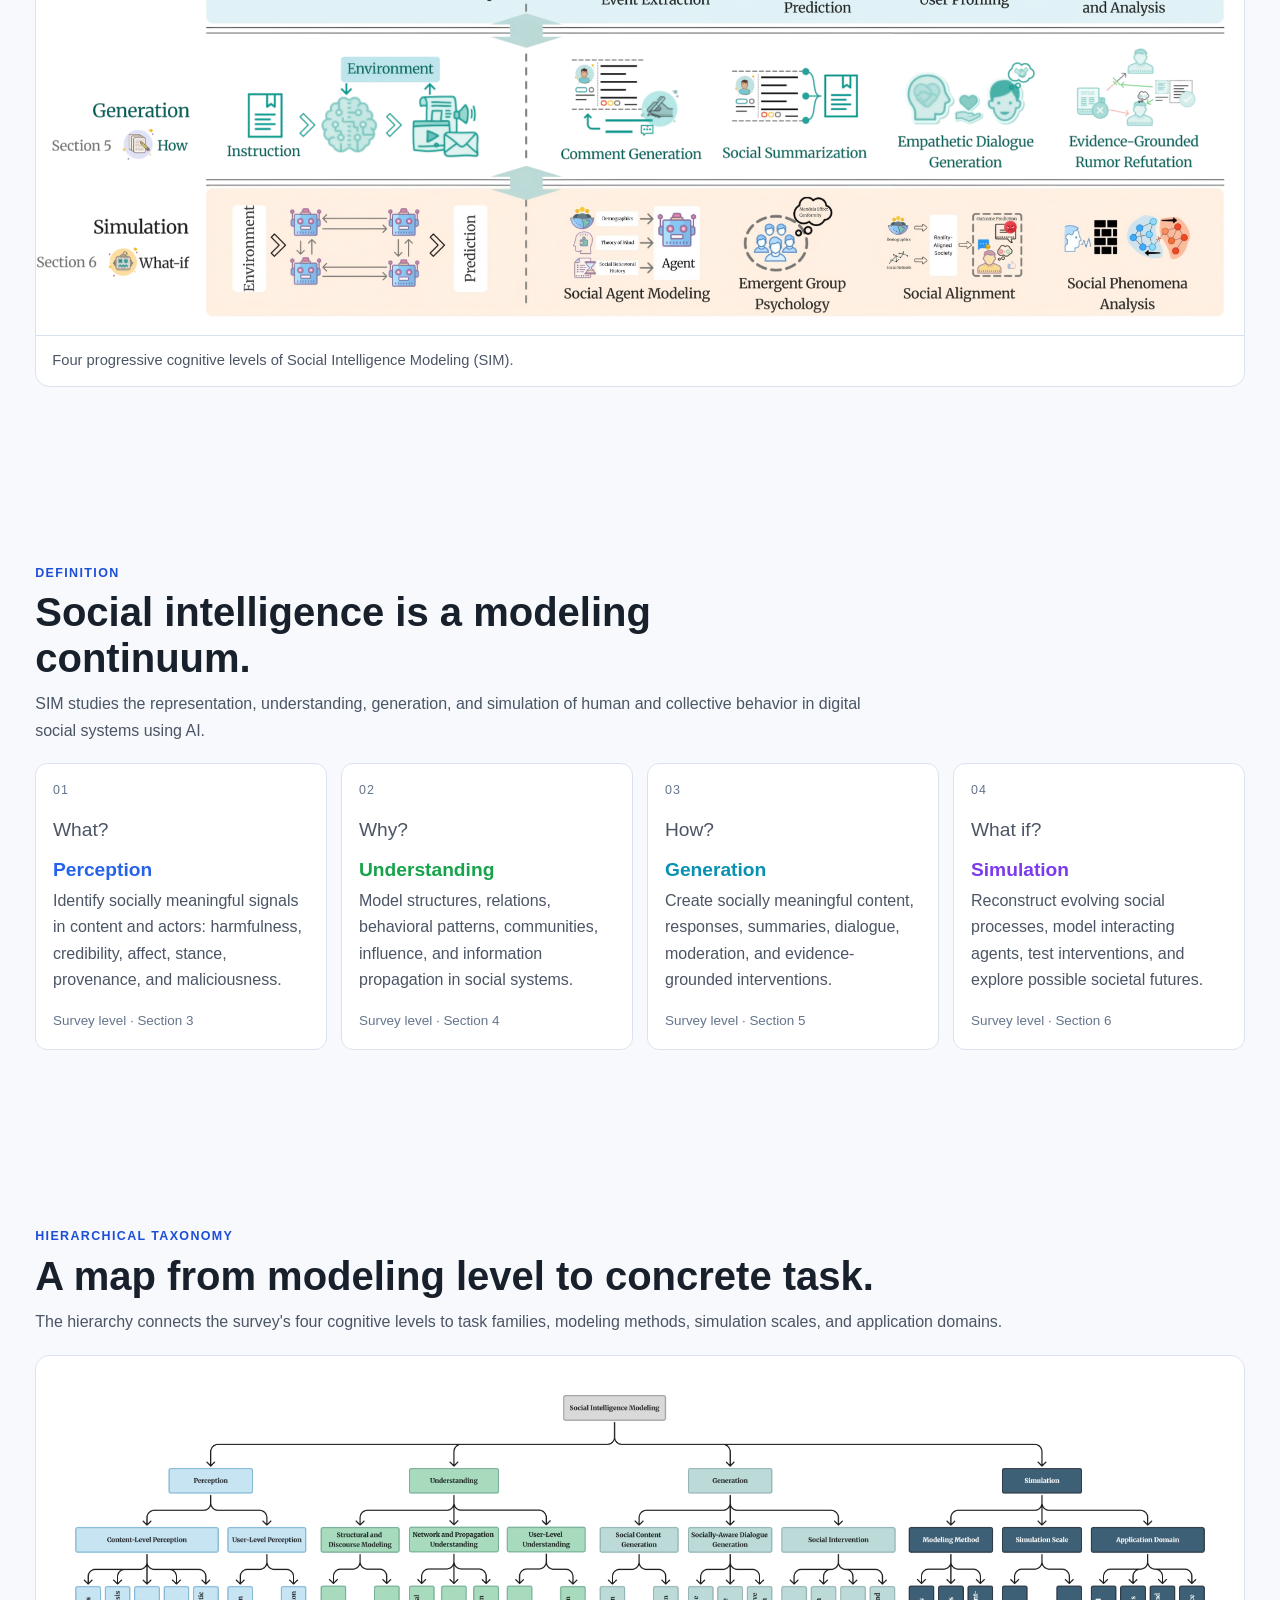
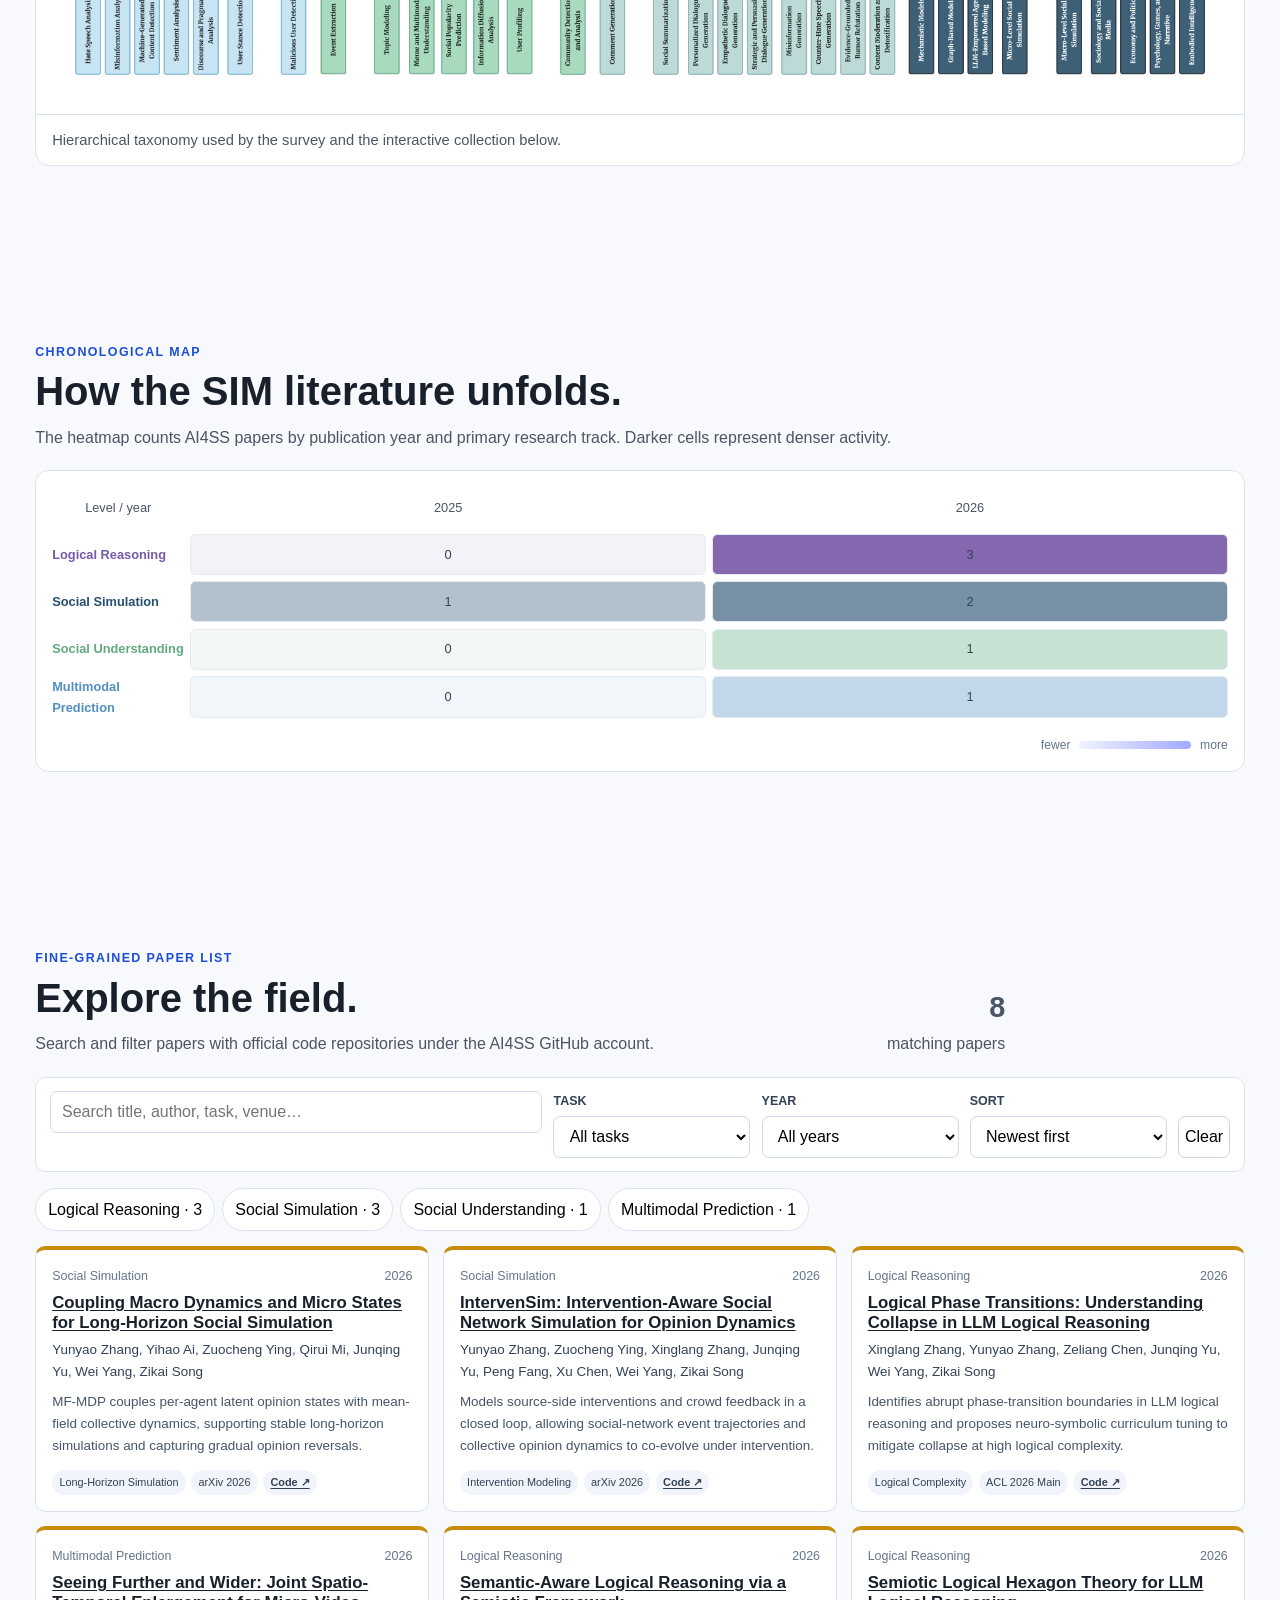
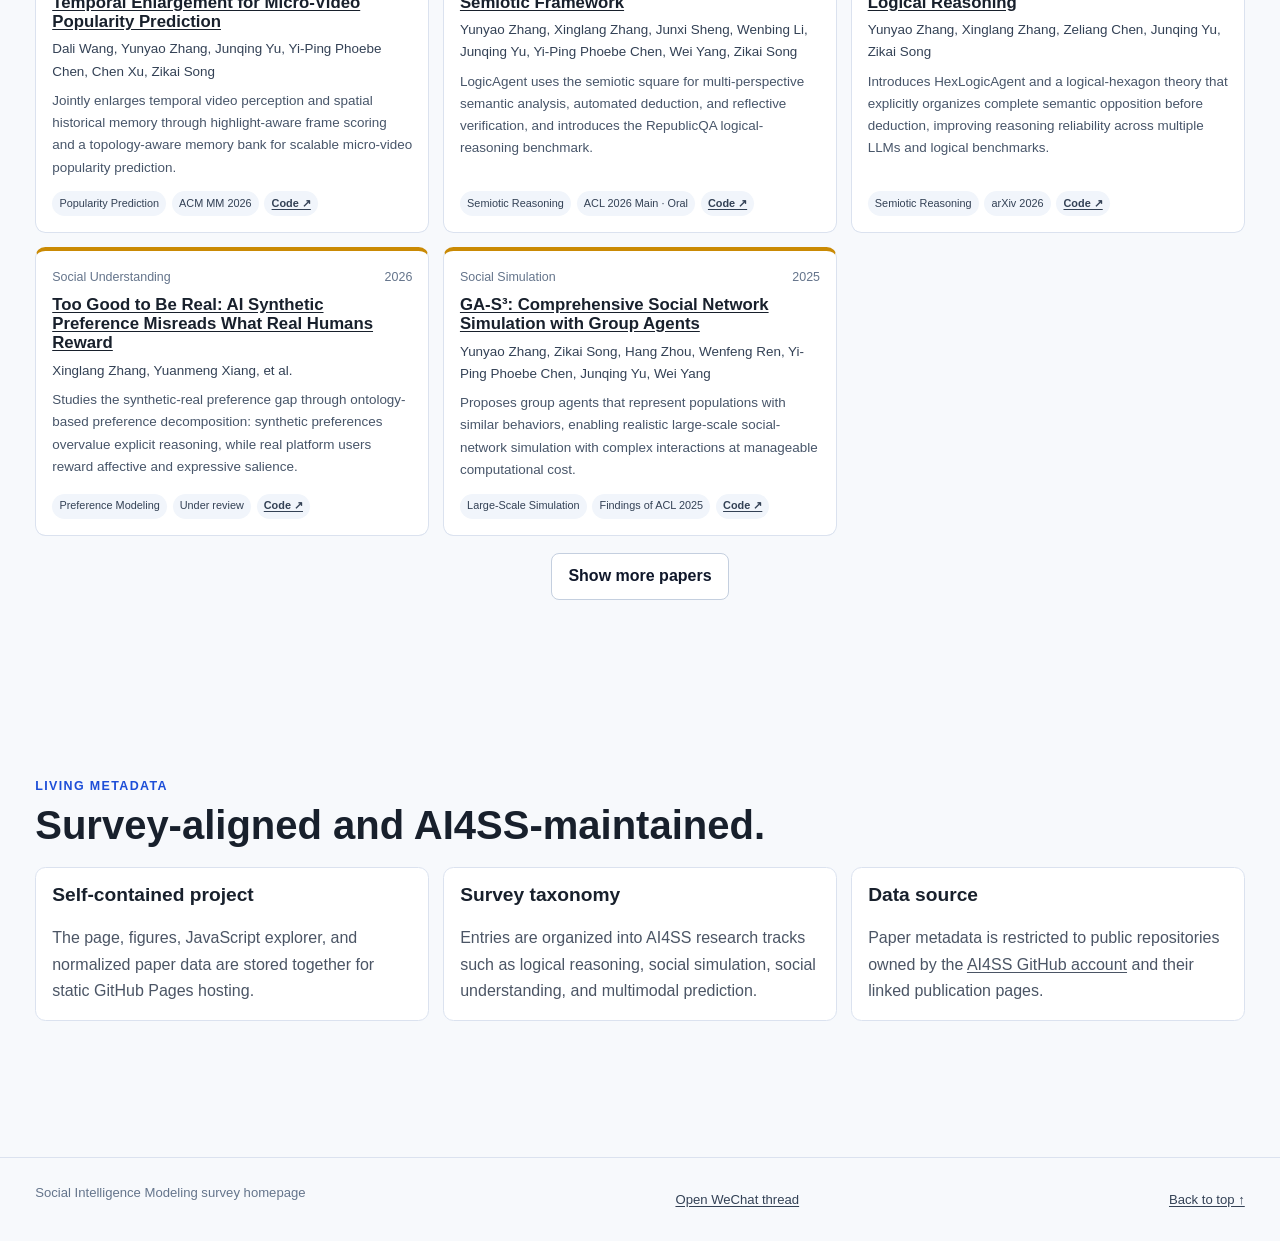
==== commit 29fc8557: "refactor: move wechat thread to dedicated page and restyle homepage" ====
--- a/index.html
+++ b/index.html
@@ -30,7 +30,7 @@
         <a href="#taxonomy">Taxonomy</a>
         <a href="#timeline">Timeline</a>
         <a href="#paper-explorer">Paper list</a>
-        <a href="#open-wechat">Open WeChat</a>
+        <a href="wechat.html">Open WeChat</a>
       </nav>
     </div>
   </header>
@@ -55,9 +55,8 @@
       <div class="action-row" aria-label="Paper links">
         <a class="button primary" href="https://doi.org/10.13140/RG.2.2.21157.87528">Paper <span aria-hidden="true">↗</span></a>
         <a class="button" href="https://github.com/AI4SS">AI4SS papers <span aria-hidden="true">↗</span></a>
-        <a class="button" href="https://github.com/world-action-models/awesome-world-action-models/discussions/2">Open WeChat thread <span aria-hidden="true">↗</span></a>
+        <a class="button" href="wechat.html">Open WeChat thread <span aria-hidden="true">↗</span></a>
         <a class="button" href="https://github.com/Juehyx/social-intelligence-modeling-survey">GitHub <span aria-hidden="true">↗</span></a>
-        <a class="button" href="#citation">BibTeX</a>
       </div>
 
       <div class="hero-stats" aria-label="Survey scope">
@@ -209,47 +208,12 @@
       </div>
     </section>
 
-    <section class="section-shell reveal wechat-section" id="open-wechat" aria-labelledby="wechat-title">
-      <div class="section-heading wide-heading">
-        <p class="eyebrow">Open WeChat</p>
-        <h2 id="wechat-title">AI4SS 介绍与交流入口</h2>
-        <p>这里放置了我们对 AI4SS 的简要介绍，也会持续更新该方向的一些研究节奏与资源。</p>
-      </div>
-      <div class="wechat-grid">
-        <a class="wechat-link-panel" href="https://github.com/world-action-models/awesome-world-action-models/discussions/2" target="_blank" rel="noopener noreferrer">
-          <h3>Open WeChat thread</h3>
-          <p>欢迎访问官方公开讨论区，获取 AI4SS 团队项目与论文动态。</p>
-          <img src="wechat-thread-preview.jpg" alt="AI4SS Open WeChat preview image">
-          <span>打开讨论串 ↗</span>
-        </a>
-      </div>
-    </section>
-
-    <section class="citation-section" id="citation" aria-labelledby="citation-title">
-      <div class="section-shell citation-shell">
-        <div class="section-heading">
-          <p class="eyebrow">Citation</p>
-          <h2 id="citation-title">Cite the survey.</h2>
-        </div>
-        <div class="citation-box">
-          <button id="copy-bibtex" type="button">Copy BibTeX</button>
-          <pre><code id="bibtex">@misc{song2026socialintelligence,
-  title        = {Social Intelligence Modeling: A Comprehensive Survey from Social Perception to Social Simulation},
-  author       = {Song, Zikai and Li, Xiajie and Zhang, Yunyao and Zhang, Xinglang and Yang, Wei and Yu, Junqing},
-  howpublished = {ResearchGate preprint},
-  year         = {2026},
-  doi          = {10.13140/RG.2.2.21157.87528},
-  url          = {https://doi.org/10.13140/RG.2.2.21157.87528}
-}</code></pre>
-        </div>
-      </div>
-    </section>
   </main>
 
   <footer class="site-footer">
     <div class="section-shell footer-shell">
       <p>Social Intelligence Modeling survey homepage</p>
-      <a href="https://github.com/world-action-models/awesome-world-action-models/discussions/2">Open WeChat thread</a>
+      <a href="wechat.html">Open WeChat thread</a>
       <a href="#top">Back to top ↑</a>
     </div>
   </footer>
--- a/styles.css
+++ b/styles.css
@@ -1,56 +1,57 @@
 :root {
-  --bg: #070b14;
-  --paper: #f7fbff;
-  --ink: #f2f6ff;
-  --muted: #bac4dd;
-  --line: rgba(168, 188, 235, 0.24);
-  --navy: #9fd1ff;
-  --navy-soft: rgba(159, 209, 255, 0.14);
-  --perception: #68d0ff;
-  --perception-soft: rgba(104, 208, 255, 0.2);
-  --understanding: #8be8b0;
-  --understanding-soft: rgba(139, 232, 176, 0.2);
-  --generation: #8ce7f5;
-  --generation-soft: rgba(140, 231, 245, 0.2);
-  --simulation: #8d9cff;
-  --simulation-soft: rgba(141, 156, 255, 0.2);
-  --other: #d0adff;
-  --shadow: 0 20px 45px rgba(3, 10, 26, 0.45);
-  --content: 1180px;
-  --wide: 1380px;
-  --gutter: clamp(1rem, 3vw, 2.4rem);
-  --section-y: clamp(4rem, 7vw, 7.5rem);
+  --bg: #f7f9fc;
+  --surface: #ffffff;
+  --surface-soft: #f2f5fb;
+  --text: #18202c;
+  --muted: #4b5565;
+  --line: #dbe2ef;
+  --ink-link: #2563eb;
+  --navy: #1d4ed8;
+  --shadow: 0 18px 36px rgba(19, 33, 68, 0.08);
+
+  --perception: #2563eb;
+  --understanding: #16a34a;
+  --generation: #0891b2;
+  --simulation: #7c3aed;
+  --other: #ca8a04;
+
+  --content: 1120px;
+  --wide: 1240px;
+  --gutter: clamp(1rem, 3vw, 2.2rem);
+  --section-y: clamp(3.2rem, 7vw, 5.5rem);
 }
 
 * {
   box-sizing: border-box;
 }
+
 html {
   scroll-behavior: smooth;
 }
+
 body {
   margin: 0;
-  color: var(--ink);
-  font-family: "Poppins", "Segoe UI", "Noto Sans SC", "PingFang SC", "Helvetica Neue", sans-serif;
-  line-height: 1.6;
-  background:
-    radial-gradient(circle at 8% 16%, #19234a 0%, transparent 38%),
-    radial-gradient(circle at 84% 8%, #272b63 0%, transparent 42%),
-    var(--bg);
+  color: var(--text);
+  font-family: "Inter", "Segoe UI", "Noto Sans SC", "PingFang SC", "Helvetica Neue", Arial, sans-serif;
+  line-height: 1.65;
+  background: var(--bg);
   -webkit-font-smoothing: antialiased;
 }
+
 a {
   color: inherit;
-}
+  text-underline-offset: 2px;
+}
+
 img {
   max-width: 100%;
   display: block;
 }
-button, input, select {
+
+button,
+input,
+select {
   font: inherit;
-}
-button, a {
-  -webkit-tap-highlight-color: transparent;
 }
 
 .skip-link {
@@ -58,14 +59,16 @@
   left: 1rem;
   top: -5rem;
   z-index: 100;
-  background: #0f1528;
+  background: var(--text);
   color: #fff;
-  padding: .7rem 1rem;
-  border-radius: .4rem;
-}
+  padding: 0.6rem 1rem;
+  border-radius: 0.35rem;
+}
+
 .skip-link:focus {
   top: 1rem;
 }
+
 .sr-only {
   position: absolute;
   width: 1px;
@@ -75,250 +78,260 @@
   white-space: nowrap;
 }
 
-.section-shell {
-  width: min(var(--content), calc(100% - 2 * var(--gutter)));
-  margin-inline: auto;
-}
-
 .site-header {
   position: sticky;
   top: 0;
   z-index: 20;
-  border-bottom: 1px solid rgba(255, 255, 255, 0.15);
-  background: rgba(9, 15, 30, 0.75);
-  backdrop-filter: blur(14px);
-}
+  background: rgba(247, 249, 252, 0.84);
+  border-bottom: 1px solid var(--line);
+  backdrop-filter: blur(10px);
+}
+
+.nav-shell,
+.section-shell {
+  width: min(var(--wide), calc(100% - 2 * var(--gutter)));
+  margin-inline: auto;
+}
+
 .nav-shell {
-  width: min(var(--wide), calc(100% - 2 * var(--gutter)));
   min-height: 64px;
-  margin-inline: auto;
   display: flex;
   align-items: center;
   justify-content: space-between;
   gap: 1rem;
 }
+
 .brand {
   display: inline-flex;
   align-items: center;
-  gap: .55rem;
-  font-weight: 750;
+  gap: 0.45rem;
   text-decoration: none;
-}
+  color: var(--text);
+  font-weight: 700;
+}
+
 .brand-mark {
+  width: 1.75rem;
+  height: 1.75rem;
+  border-radius: 50%;
+  background: #1e40af;
+  color: #fff;
   display: grid;
   place-items: center;
-  min-width: 2.35rem;
-  height: 2rem;
-  border: 1px solid #b6c6f7;
-  border-radius: 50%;
-  font-family: "Times New Roman", serif;
-  font-size: .82rem;
-  letter-spacing: .04em;
-  background: linear-gradient(150deg, #5f8dff, #79e5ff);
-  color: #0a1530;
-}
+  font-size: 0.78rem;
+  letter-spacing: 0.04em;
+}
+
 nav {
   display: flex;
   align-items: center;
-  gap: clamp(.7rem, 2vw, 1.5rem);
-}
+  gap: 0.8rem;
+  flex-wrap: wrap;
+  justify-content: flex-end;
+}
+
 nav a {
-  color: #c3cae2;
-  font-size: .9rem;
+  color: var(--text);
   text-decoration: none;
-  position: relative;
-  padding-bottom: .18rem;
-}
-nav a::after {
-  content: "";
-  position: absolute;
-  left: 0;
-  right: 0;
-  bottom: 0;
-  margin: 0 auto;
-  width: 0;
-  height: 2px;
-  background: linear-gradient(90deg, #6df0ff, #b2a2ff);
-  transition: width .3s ease;
-}
-nav a:hover::after,
-nav a:focus-visible::after {
-  width: 100%;
-}
+  font-size: 0.94rem;
+  font-weight: 500;
+}
+
 nav a:hover,
 nav a:focus-visible {
-  color: #f8fbff;
+  color: var(--navy);
+}
+
+main {
+  width: 100%;
 }
 
 .hero {
-  padding-block: clamp(5.2rem, 10vw, 8.2rem) clamp(4rem, 8vw, 7rem);
-  text-align: center;
-  position: relative;
-}
-.hero::before {
-  content: "";
-  position: absolute;
-  inset: 42px 2rem;
-  border-radius: 24px;
-  border: 1px solid rgba(179, 202, 255, 0.25);
-  background: linear-gradient(132deg, rgba(17, 28, 54, 0.8), rgba(10, 16, 36, 0.75));
-  pointer-events: none;
-}
-.hero > * {
-  position: relative;
+  padding: 4.3rem 0 2.6rem;
+}
+
+.hero-subtitle,
+.hero-abstract,
+.section-heading p:last-child,
+.page-lead {
+  color: var(--muted);
 }
 
 .eyebrow {
-  margin: 0 0 1rem;
-  color: #95b5ff;
-  font-size: .76rem;
-  font-weight: 800;
-  letter-spacing: .17em;
+  margin: 0;
+  color: var(--navy);
   text-transform: uppercase;
-}
+  letter-spacing: 0.11em;
+  font-weight: 700;
+  font-size: 0.78rem;
+}
+
 h1,
 h2,
 h3,
+h4 {
+  margin-top: 0;
+  line-height: 1.15;
+}
+
+h1 {
+  margin: 0.65rem 0 0.65rem;
+  font-size: clamp(2rem, 4.6vw, 3.6rem);
+  max-width: 14ch;
+}
+
+h2 {
+  margin-bottom: 0.65rem;
+  font-size: clamp(1.6rem, 3.5vw, 2.5rem);
+}
+
+h3 {
+  font-size: 1.2rem;
+}
+
 p {
   margin-top: 0;
 }
-h1,
-h2 {
-  font-family: "Merriweather", "Times New Roman", serif;
-  letter-spacing: -.035em;
-}
-h1 {
-  max-width: 1000px;
-  margin: 0 auto;
-  font-size: clamp(2.5rem, 5.6vw, 5.7rem);
-  line-height: 1.02;
-}
+
 .hero-subtitle {
-  max-width: 900px;
-  margin: 1.5rem auto 0;
-  color: var(--navy);
-  font-family: "Merriweather", "Times New Roman", serif;
-  font-size: clamp(1.1rem, 2.3vw, 2rem);
-  line-height: 1.25;
-  text-shadow: 0 2px 18px rgba(8, 16, 37, 0.3);
-}
+  margin: 0;
+  font-size: clamp(1.15rem, 2.2vw, 1.55rem);
+  line-height: 1.35;
+}
+
 .hero-kicker {
-  margin: 1rem auto 2.2rem;
+  margin-top: 0.8rem;
+  margin-bottom: 1.5rem;
   color: var(--muted);
-  font-size: clamp(1rem, 1.5vw, 1.18rem);
-}
-.authors {
-  max-width: 900px;
-  margin: 0 auto .3rem;
-  font-weight: 700;
-  line-height: 1.8;
-}
+  max-width: 760px;
+}
+
+.authors,
+.affiliation {
+  margin-bottom: 0.35rem;
+  font-size: 0.98rem;
+}
+
 .affiliation {
   color: var(--muted);
 }
+
 .hero-abstract {
-  max-width: 780px;
-  margin: 2.2rem auto;
-  font-size: clamp(1rem, 1.5vw, 1.14rem);
+  max-width: 840px;
+  margin-top: 1.4rem;
+  font-size: 1.02rem;
 }
 
 .action-row {
   display: flex;
   flex-wrap: wrap;
-  justify-content: center;
-  gap: .7rem;
-}
+  gap: 0.65rem;
+  margin-top: 1.4rem;
+}
+
+.action-row-left {
+  justify-content: flex-start;
+}
+
 .button {
   display: inline-flex;
   align-items: center;
   justify-content: center;
-  min-height: 44px;
-  padding: .65rem 1.05rem;
-  border: 1px solid rgba(180, 197, 255, 0.36);
-  border-radius: .45rem;
-  background: rgba(15, 26, 50, 0.42);
-  color: #f4f8ff;
-  font-weight: 700;
+  gap: 0.4rem;
+  min-height: 43px;
+  padding: 0.56rem 1rem;
+  border-radius: 0.5rem;
+  border: 1px solid #c4cfdf;
+  background: #fff;
+  color: #0f172a;
   text-decoration: none;
-  cursor: pointer;
-  transition: transform .22s ease, box-shadow .22s ease, border-color .22s ease;
-}
-.button.primary {
-  background: linear-gradient(130deg, #6de7ff, #6f8bff);
-  color: #06112a;
-  border-color: transparent;
-}
+  font-weight: 600;
+  transition: transform 0.2s ease, box-shadow 0.2s ease;
+}
+
 .button:hover,
 .button:focus-visible {
   transform: translateY(-1px);
-  box-shadow: 0 7px 20px rgba(8, 18, 44, 0.38);
+  box-shadow: 0 10px 24px rgba(28, 57, 102, 0.12);
+}
+
+.button.primary {
+  background: #2563eb;
+  border-color: #1d4ed8;
+  color: #fff;
 }
 
 .hero-stats {
-  max-width: 850px;
-  margin: 3.7rem auto 0;
+  max-width: 980px;
+  margin: 2.4rem auto 0;
   display: grid;
-  grid-template-columns: repeat(4, 1fr);
-  border-block: 1px solid rgba(180, 197, 255, 0.28);
-}
+  grid-template-columns: repeat(4, minmax(0, 1fr));
+  border-top: 1px solid var(--line);
+  border-bottom: 1px solid var(--line);
+  background: #fff;
+}
+
 .hero-stats div {
-  padding: 1.35rem .8rem;
-}
+  padding: 1rem 0.6rem;
+  text-align: center;
+}
+
 .hero-stats div + div {
-  border-left: 1px solid rgba(180, 197, 255, 0.16);
-}
+  border-left: 1px solid var(--line);
+}
+
 .hero-stats strong {
+  font-size: 1.7rem;
   display: block;
-  font-family: "Merriweather", "Times New Roman", serif;
-  font-size: clamp(1.55rem, 3vw, 2.3rem);
-}
+}
+
 .hero-stats span {
-  color: #b7bfda;
-  font-size: .8rem;
+  font-size: 0.85rem;
+  color: var(--muted);
 }
 
 .figure-band,
 .taxonomy-section,
 .explorer-section,
-.citation-section {
+.source-section,
+.wechat-section {
   padding-block: var(--section-y);
-  border-block: 1px solid rgba(170, 190, 255, 0.2);
-  position: relative;
-}
+}
+
 .section-heading {
-  max-width: 760px;
-  margin-bottom: 2.4rem;
-}
+  max-width: 840px;
+  margin-bottom: 1.2rem;
+}
+
+.section-heading h2 {
+  margin-top: 0.35rem;
+}
+
+.section-heading p:last-child {
+  margin: 0;
+}
+
 .wide-heading {
-  max-width: 900px;
-}
-.section-heading h2 {
-  margin-bottom: .8rem;
-  font-size: clamp(2rem, 4.2vw, 3.8rem);
-  line-height: 1.06;
-}
-.section-heading p:last-child {
-  color: var(--muted);
-  font-size: 1.04rem;
+  max-width: 970px;
 }
 
 .paper-figure {
   margin: 0;
   border: 1px solid var(--line);
-  border-radius: .8rem;
+  border-radius: 0.9rem;
+  background: var(--surface);
   overflow: hidden;
-  background: rgba(10, 15, 30, 0.6);
-  box-shadow: var(--shadow);
-}
+}
+
 .paper-figure img {
   width: 100%;
-  height: auto;
-}
+}
+
 .paper-figure figcaption {
-  padding: .8rem 1rem;
+  padding: 0.8rem 1rem;
+  color: var(--muted);
+  font-size: 0.92rem;
   border-top: 1px solid var(--line);
-  color: var(--muted);
-  font-size: .84rem;
 }
 
 #definition,
@@ -329,227 +342,216 @@
 
 .level-flow {
   display: grid;
-  grid-template-columns: repeat(4, 1fr);
-  gap: .9rem;
-}
+  grid-template-columns: repeat(4, minmax(0, 1fr));
+  gap: 0.9rem;
+}
+
 .level-card {
-  min-height: 330px;
-  padding: 1.25rem;
+  min-height: 285px;
+  padding: 1rem 1.05rem 1.1rem;
+  border-radius: 0.75rem;
+  border: 1px solid var(--line);
+  background: var(--surface);
   display: flex;
   flex-direction: column;
-  border: 1px solid var(--line);
-  border-top: 5px solid var(--level-color);
-  border-radius: .7rem;
-  background: linear-gradient(160deg, var(--level-soft), rgba(10, 15, 30, 0.7));
-  transition: transform .24s ease, box-shadow .24s ease, border-color .24s ease;
-  box-shadow: inset 0 1px 0 rgba(255, 255, 255, 0.1);
-}
-.level-card:hover {
-  transform: translateY(-4px);
-  box-shadow: var(--shadow);
-}
-.level-perception { --level-color: var(--perception); --level-soft: var(--perception-soft); }
-.level-understanding { --level-color: var(--understanding); --level-soft: var(--understanding-soft); }
-.level-generation { --level-color: var(--generation); --level-soft: var(--generation-soft); }
-.level-simulation { --level-color: var(--simulation); --level-soft: var(--simulation-soft); }
-.level-number {
+}
+
+.level-card:nth-child(1) { --level-color: var(--perception); }
+.level-card:nth-child(2) { --level-color: var(--understanding); }
+.level-card:nth-child(3) { --level-color: var(--generation); }
+.level-card:nth-child(4) { --level-color: var(--simulation); }
+
+.level-card h3,
+.level-question {
   color: var(--level-color);
-  font-size: .72rem;
-  font-weight: 900;
-  letter-spacing: .15em;
-}
+}
+
+.level-card h3 {
+  margin-bottom: 0.45rem;
+}
+
+.level-card p {
+  color: var(--muted);
+}
+
 .level-question {
-  margin: 1.6rem 0 .15rem;
-  color: var(--level-color);
-  font-family: "Merriweather", "Times New Roman", serif;
-  font-size: 1.55rem;
-  font-style: italic;
-}
-.level-card h3 {
-  margin-bottom: .65rem;
-  font-size: 1.25rem;
-}
-.level-card p:not(.level-question) {
-  color: #e9eefb;
-  font-size: .92rem;
-}
+  margin-top: 0;
+  margin-bottom: 0.85rem;
+  font-size: 1.2rem;
+}
+
 .level-count {
   margin-top: auto;
-  color: var(--level-color);
-  font-size: .78rem;
-  font-weight: 800;
+  color: #64748b;
+  font-size: 0.84rem;
+}
+
+.level-number {
+  color: #64748b;
+  font-size: 0.78rem;
+  letter-spacing: 0.08em;
+  margin-bottom: 0.8rem;
 }
 
 .timeline-panel {
-  padding: clamp(1rem, 3vw, 2rem);
   border: 1px solid var(--line);
-  border-radius: .8rem;
-  background: linear-gradient(180deg, rgba(255, 255, 255, 0.03), rgba(10, 15, 30, 0.35));
-}
+  border-radius: 0.85rem;
+  background: #fff;
+  padding: 1rem;
+}
+
 .timeline-matrix {
   display: grid;
-  gap: .38rem;
-  align-items: stretch;
+  gap: 0.38rem;
   overflow-x: auto;
-  padding-bottom: .45rem;
-}
+  padding-bottom: 0.4rem;
+}
+
 .timeline-cell,
 .timeline-label,
 .timeline-year {
-  min-width: 56px;
-  min-height: 45px;
+  min-width: 52px;
+  min-height: 41px;
   display: grid;
   place-items: center;
-  border-radius: .32rem;
-  font-size: .78rem;
-}
+  border-radius: 0.35rem;
+  font-size: 0.8rem;
+}
+
+.timeline-cell {
+  color: #334155;
+  border: 1px solid #e5eaf1;
+}
+
 .timeline-label {
-  min-width: 132px;
   justify-content: start;
-  font-weight: 800;
-}
+  font-weight: 700;
+}
+
 .timeline-year {
   color: var(--muted);
-  font-weight: 700;
-}
-.timeline-cell {
-  border: 1px solid color-mix(in srgb, var(--cell-color) 36%, var(--line));
-  color: color-mix(in srgb, var(--cell-color) 70%, black);
-  font-weight: 850;
-}
-.timeline-cell.is-hot {
-  color: #fff;
-}
+}
+
 .timeline-legend {
-  margin-top: .8rem;
+  margin-top: 0.7rem;
   display: flex;
   justify-content: flex-end;
+  gap: 0.55rem;
+  color: #64748b;
+  font-size: 0.76rem;
   align-items: center;
-  gap: .55rem;
-  color: var(--muted);
-  font-size: .74rem;
-}
+}
+
 .legend-ramp {
-  width: 100px;
+  width: 112px;
   height: 8px;
-  border-radius: 99px;
-  background: linear-gradient(90deg, #edf3f7, var(--simulation));
-}
-
-.explorer-section {
-  background: linear-gradient(180deg, rgba(255, 255, 255, 0.02), rgba(10, 16, 28, 0.07));
-}
+  border-radius: 999px;
+  background: linear-gradient(90deg, #f0f4ff, #a3a9ff);
+}
+
 .explorer-shell {
   width: min(var(--wide), calc(100% - 2 * var(--gutter)));
 }
+
 .explorer-heading {
-  max-width: none;
-  display: flex;
+  display: flex;
+  justify-content: space-between;
   align-items: end;
-  justify-content: space-between;
-  gap: 2rem;
-}
+  gap: 1.5rem;
+}
+
 .result-summary {
-  margin: 0;
   text-align: right;
-}
+  margin-bottom: 0;
+  color: #334155;
+}
+
 .result-summary strong {
   display: block;
-  font-family: "Merriweather", "Times New Roman", serif;
-  font-size: 2rem;
-  line-height: 1;
-}
-.result-summary span {
-  color: #b8c1db;
-  font-size: .74rem;
-}
+  font-size: 1.8rem;
+}
+
 .explorer-toolbar {
   position: sticky;
   top: 64px;
-  z-index: 10;
+  z-index: 5;
   display: grid;
-  grid-template-columns: minmax(250px, 2fr) repeat(3, minmax(130px, .75fr)) auto;
-  gap: .7rem;
-  padding: .85rem;
+  grid-template-columns: minmax(270px, 2fr) repeat(3, minmax(130px, 0.8fr)) auto;
+  gap: 0.7rem;
+  padding: 0.85rem;
+  margin-bottom: 1rem;
   border: 1px solid var(--line);
-  border-radius: .65rem;
-  background: rgba(8, 14, 28, 0.93);
-  box-shadow: 0 8px 24px rgba(5, 10, 25, 0.55);
-}
-.explorer-toolbar label span:not(.sr-only) {
-  display: block;
-  margin-bottom: .2rem;
-  color: #c6cfeb;
-  font-size: .7rem;
-  font-weight: 800;
-  text-transform: uppercase;
-}
+  background: #fff;
+  border-radius: 0.65rem;
+}
+
 .explorer-toolbar input,
 .explorer-toolbar select {
   width: 100%;
   height: 42px;
-  padding: 0 .75rem;
-  border: 1px solid #43517a;
-  border-radius: .4rem;
-  background: #0b1530;
-  color: var(--ink);
-}
-.explorer-toolbar input:focus,
-.explorer-toolbar select:focus {
-  outline: 2px solid #4e73ff;
-  outline-offset: 1px;
-}
+  border: 1px solid #cfd8ea;
+  border-radius: 0.45rem;
+  padding: 0 0.7rem;
+  background: #fff;
+}
+
 .clear-button {
   align-self: end;
   height: 42px;
-  border: 0;
-  border-radius: .45rem;
-  background: rgba(159, 209, 255, 0.14);
-  color: #e9efff;
-  font-weight: 800;
+  border: 1px solid #cbd5e1;
+  border-radius: 0.45rem;
+  background: #fff;
   cursor: pointer;
 }
-.clear-button:hover {
-  background: rgba(159, 209, 255, 0.22);
+
+.explorer-toolbar label span:not(.sr-only) {
+  display: block;
+  margin-bottom: 0.25rem;
+  color: #334155;
+  font-size: 0.78rem;
+  font-weight: 700;
+  text-transform: uppercase;
 }
 
 .level-filters {
   display: flex;
+  gap: 0.45rem;
   flex-wrap: wrap;
-  gap: .5rem;
-  margin: 1rem 0 1.25rem;
-}
+  margin-bottom: 0.9rem;
+}
+
 .level-filter {
-  padding: .45rem .75rem;
+  padding: 0.45rem 0.75rem;
   border: 1px solid var(--line);
-  border-radius: 99px;
-  background: #0b1731;
+  border-radius: 999px;
+  background: #fff;
   cursor: pointer;
 }
+
 .level-filter[aria-pressed="true"] {
+  color: #0f172a;
   border-color: var(--level-color);
-  background: var(--level-soft);
-  color: var(--level-color);
-  font-weight: 800;
+  background: color-mix(in srgb, var(--level-color) 14%, white);
+  font-weight: 700;
 }
 
 .paper-grid {
   display: grid;
-  grid-template-columns: repeat(3, 1fr);
-  gap: .85rem;
-}
+  grid-template-columns: repeat(3, minmax(0, 1fr));
+  gap: 0.85rem;
+}
+
 .paper-card {
-  position: relative;
   min-width: 0;
-  padding: 1.05rem;
+  background: #fff;
+  border: 1px solid var(--line);
+  border-top: 4px solid var(--other);
+  border-radius: 0.65rem;
+  padding: 1rem;
   display: flex;
   flex-direction: column;
-  border: 1px solid rgba(153, 172, 220, 0.2);
-  border-top: 4px solid var(--level-color);
-  border-radius: .6rem;
-  background: linear-gradient(165deg, rgba(16, 23, 43, 0.9), rgba(7, 13, 27, 0.9));
-  box-shadow: 0 8px 20px rgba(6, 12, 28, 0.45);
-}
+}
+
 .paper-card[data-level="Perception"] { --level-color: var(--perception); }
 .paper-card[data-level="Understanding"] { --level-color: var(--understanding); }
 .paper-card[data-level="Generation"] { --level-color: var(--generation); }
@@ -559,214 +561,155 @@
 .paper-meta {
   display: flex;
   justify-content: space-between;
-  gap: .6rem;
-  color: var(--muted);
-  font-size: .72rem;
-}
+  color: #64748b;
+  font-size: 0.78rem;
+  margin-bottom: 0.45rem;
+}
+
 .paper-card h3 {
-  margin: .65rem 0 .5rem;
-  font-size: 1rem;
-  line-height: 1.35;
-}
-.paper-card h3 a {
-  text-underline-offset: 3px;
-}
+  margin: 0 0 0.45rem;
+  font-size: 1.05rem;
+}
+
+.paper-card h3 a:hover {
+  color: var(--navy);
+}
+
 .paper-authors {
-  color: #d4def2;
-  font-size: .78rem;
-  line-height: 1.45;
-}
+  margin: 0 0 0.45rem;
+  color: #334155;
+  font-size: 0.84rem;
+}
+
 .paper-summary {
-  margin-bottom: 1rem;
-  color: #d4def2;
-  font-size: .82rem;
-  line-height: 1.5;
-}
+  margin: 0 0 0.8rem;
+  color: #475569;
+  font-size: 0.84rem;
+}
+
 .paper-tags {
+  display: flex;
+  flex-wrap: wrap;
+  gap: 0.35rem;
   margin-top: auto;
-  display: flex;
-  flex-wrap: wrap;
-  gap: .35rem;
-}
+}
+
 .tag {
-  padding: .22rem .45rem;
-  border-radius: .28rem;
-  background: rgba(241, 241, 238, 0.1);
-  color: #eaedf6;
-  font-size: .65rem;
-}
+  padding: 0.22rem 0.45rem;
+  border-radius: 999px;
+  background: #f1f5fb;
+  color: #334155;
+  font-size: 0.68rem;
+}
+
 .code-tag {
-  color: #abcae8;
-  font-weight: 800;
-  text-decoration: none;
-}
-.code-tag:hover,
-.code-tag:focus-visible {
-  text-decoration: underline;
-}
-.load-more-wrap {
-  display: flex;
-  justify-content: center;
-  padding-top: 1.4rem;
-}
+  font-weight: 700;
+}
+
 .empty-state {
   grid-column: 1 / -1;
-  padding: 4rem 1rem;
+  border: 1px dashed #cbd5e1;
+  border-radius: 0.65rem;
+  padding: 2.5rem 1rem;
   text-align: center;
-  color: #b7c1db;
+  color: #64748b;
+}
+
+.load-more-wrap {
+  padding-top: 1.1rem;
+  display: flex;
+  justify-content: center;
 }
 
 .source-grid {
   display: grid;
-  grid-template-columns: repeat(3, 1fr);
-  gap: 1rem;
-}
+  grid-template-columns: repeat(3, minmax(0, 1fr));
+  gap: 0.9rem;
+}
+
 .source-grid article {
-  padding: 1.25rem;
   border: 1px solid var(--line);
-  border-radius: .6rem;
-  background: rgba(8, 16, 34, 0.66);
-}
-.source-grid h3 {
-  margin-bottom: .5rem;
-  font-size: 1rem;
-}
+  border-radius: 0.65rem;
+  padding: 1rem;
+  background: #fff;
+}
+
 .source-grid p {
   margin: 0;
-  color: #bcc6e1;
-  font-size: .88rem;
-}
-
-.wechat-section {
-  padding-bottom: clamp(4.6rem, 7vw, 7.3rem);
-}
-.wechat-grid {
-  display: flex;
-  justify-content: center;
-}
-.wechat-link-panel {
-  width: min(680px, 100%);
-  text-decoration: none;
-  color: inherit;
-  border: 1px solid rgba(183, 201, 255, 0.28);
-  border-radius: 1.05rem;
-  padding: 1.1rem;
-  background: linear-gradient(140deg, rgba(19, 29, 62, 0.93), rgba(14, 20, 42, 0.9));
-  box-shadow: var(--shadow);
-  transition: transform .24s ease, border-color .24s ease;
-}
-.wechat-link-panel:hover,
-.wechat-link-panel:focus-visible {
-  transform: translateY(-3px);
-  border-color: rgba(158, 196, 255, 0.6);
-}
-.wechat-link-panel h3 {
-  margin-bottom: .52rem;
-  font-family: "Merriweather", "Times New Roman", serif;
-  font-size: 1.35rem;
-}
-.wechat-link-panel p {
-  color: #c0cae3;
-  margin-bottom: 1rem;
-}
-.wechat-link-panel img {
-  width: 100%;
-  border: 1px solid rgba(194, 210, 245, 0.3);
-  border-radius: .72rem;
-  aspect-ratio: 16 / 9;
-  object-fit: cover;
-}
-.wechat-link-panel span {
-  margin-top: .85rem;
-  display: inline-block;
-  padding: .45rem .9rem;
-  border-radius: 999px;
-  background: rgba(122, 177, 255, 0.22);
-  font-weight: 700;
-}
-
-.citation-section {
-  background: linear-gradient(130deg, #18254a, #0e1436 45%, #0b132a);
-  color: #fff;
-}
-.citation-shell {
-  display: grid;
-  grid-template-columns: 1fr 2fr;
-  gap: clamp(1.5rem, 5vw, 5rem);
-}
-.citation-box {
-  position: relative;
-  min-width: 0;
-}
-.citation-box pre {
-  margin: 0;
-  padding: 1.2rem;
-  overflow-x: auto;
-  border: 1px solid rgba(255,255,255,.25);
-  border-radius: .6rem;
-  background: rgba(255,255,255,.07);
-  font-size: .78rem;
-  line-height: 1.6;
-}
-.citation-box button {
-  position: absolute;
-  right: .75rem;
-  top: .75rem;
-  padding: .35rem .6rem;
-  border: 1px solid rgba(255,255,255,.45);
-  border-radius: .35rem;
-  background: rgba(255,255,255,.05);
-  color: #fff;
-  cursor: pointer;
+  color: var(--muted);
 }
 
 .site-footer {
-  padding-block: 2rem;
+  margin-top: 3rem;
+  padding: 1.5rem 0;
   border-top: 1px solid var(--line);
 }
+
 .footer-shell {
   display: flex;
   align-items: center;
   justify-content: space-between;
-  color: var(--muted);
-  font-size: .82rem;
-  gap: .8rem;
+  gap: 0.8rem;
   flex-wrap: wrap;
-}
+  color: #64748b;
+  font-size: 0.82rem;
+}
+
 .footer-shell a {
-  color: #d0dcff;
+  color: #334155;
+}
+
+.wechat-main {
+  padding: 2.6rem 0 4.2rem;
+}
+
+.wechat-main .page-lead {
+  max-width: 760px;
+}
+
+.wechat-image-wrap {
+  margin: 1rem 0 1.2rem;
+  max-width: 860px;
+  border: 1px solid var(--line);
+  border-radius: 0.75rem;
+  overflow: hidden;
+  box-shadow: var(--shadow);
+}
+
+.wechat-page .site-header,
+.wechat-page .nav-shell {
+  width: min(var(--content), calc(100% - 2 * var(--gutter)));
 }
 
 .reveal {
+  animation: float-in 0.65s ease forwards;
   opacity: 0;
-  transform: translateY(18px);
-  animation: float-in 0.7s ease forwards;
-}
+}
+
 @keyframes float-in {
+  from {
+    transform: translateY(16px);
+    opacity: 0;
+  }
   to {
+    transform: translateY(0);
     opacity: 1;
-    transform: translateY(0);
   }
 }
 
 @media (max-width: 1020px) {
-  .level-flow {
-    grid-template-columns: repeat(2, 1fr);
-  }
-  .paper-grid,
-  .source-grid {
-    grid-template-columns: repeat(2, 1fr);
+  .level-flow,
+  .source-grid,
+  .paper-grid {
+    grid-template-columns: repeat(2, minmax(0, 1fr));
   }
   .explorer-toolbar {
-    grid-template-columns: 2fr repeat(2, 1fr);
-  }
-  .explorer-toolbar label:nth-of-type(4),
-  .clear-button {
-    grid-row: 2;
-  }
-}
+    grid-template-columns: 1fr 1fr 1fr;
+  }
+}
+
 @media (max-width: 760px) {
-  nav a:nth-child(-n+3) {
+  nav a:nth-child(-n+4) {
     display: none;
   }
   .hero-stats {
@@ -782,11 +725,14 @@
   .level-flow,
   .paper-grid,
   .source-grid,
-  .citation-shell {
+  .explorer-heading {
     grid-template-columns: 1fr;
   }
   .explorer-heading {
     align-items: start;
+  }
+  .result-summary {
+    text-align: left;
   }
   .explorer-toolbar {
     position: static;
@@ -799,25 +745,22 @@
   .clear-button {
     grid-row: auto;
   }
-  .citation-box pre {
-    padding-top: 3.2rem;
-  }
-}
+}
+
 @media (max-width: 480px) {
   .nav-shell {
+    flex-wrap: wrap;
+    padding: 0.2rem 0;
     min-height: 56px;
   }
-  nav {
-    gap: .8rem;
-  }
-  nav a {
-    font-size: .8rem;
-  }
   .hero {
-    padding-top: 4.5rem;
+    padding-top: 3.4rem;
+  }
+  .hero-stats {
+    margin-top: 1.8rem;
   }
   .action-row .button {
-    flex: 1 1 42%;
+    flex: 1 1 48%;
   }
   .explorer-toolbar {
     grid-template-columns: 1fr;
@@ -826,9 +769,10 @@
     grid-column: auto;
   }
   .timeline-label {
-    min-width: 112px;
-  }
-}
+    min-width: 106px;
+  }
+}
+
 @media (prefers-reduced-motion: reduce) {
   html {
     scroll-behavior: auto;
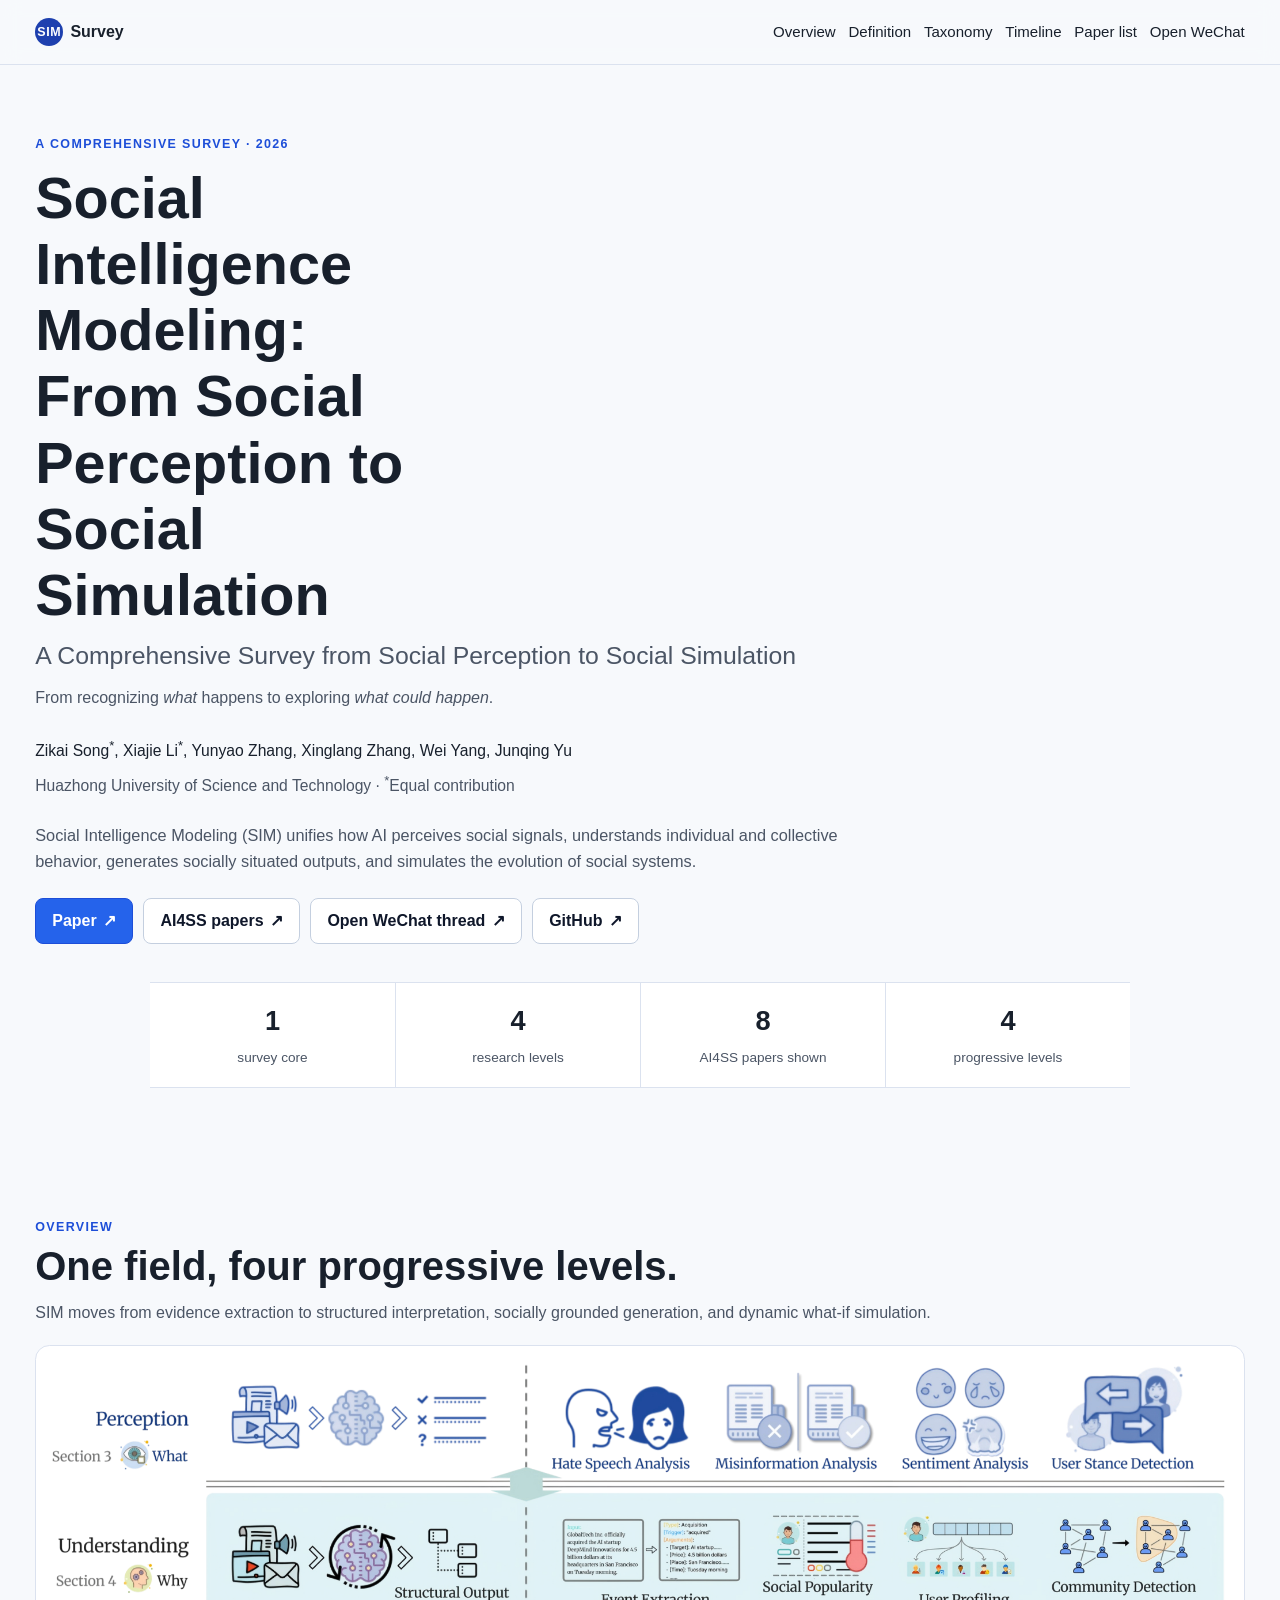
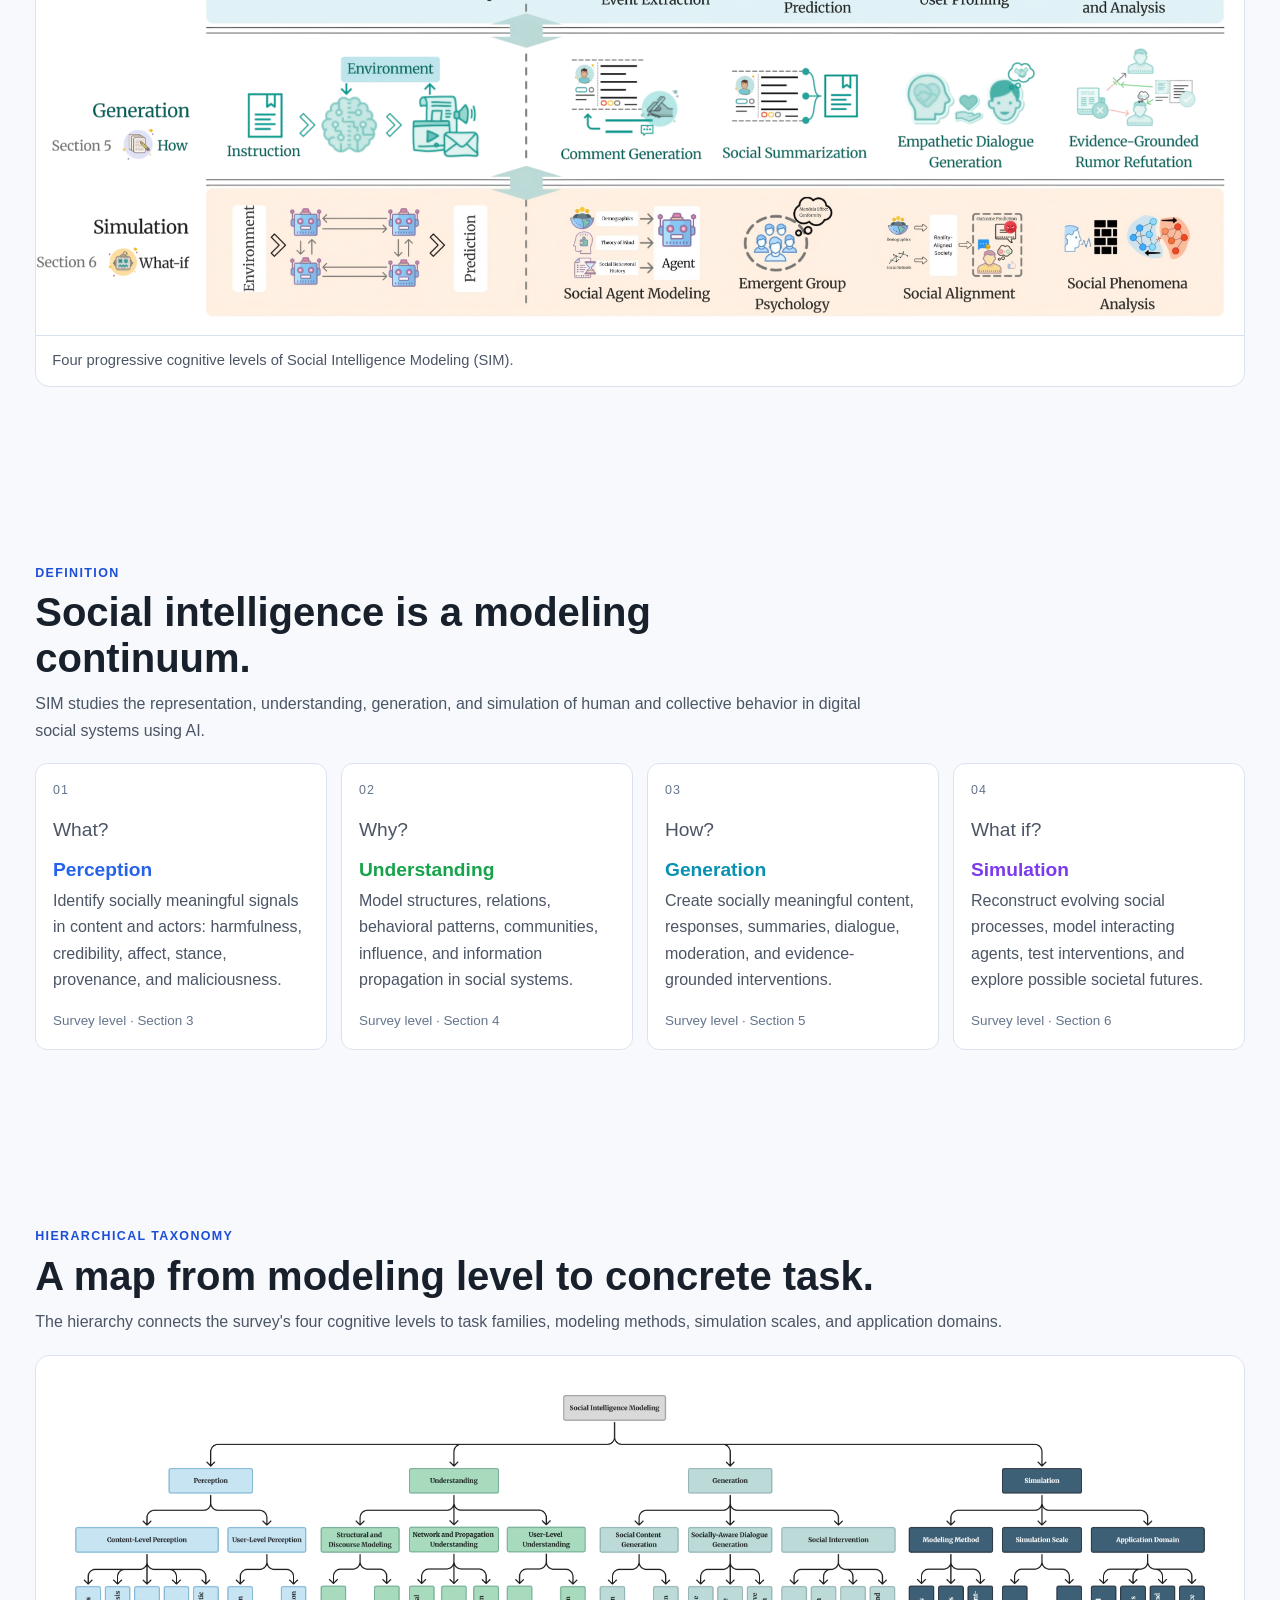
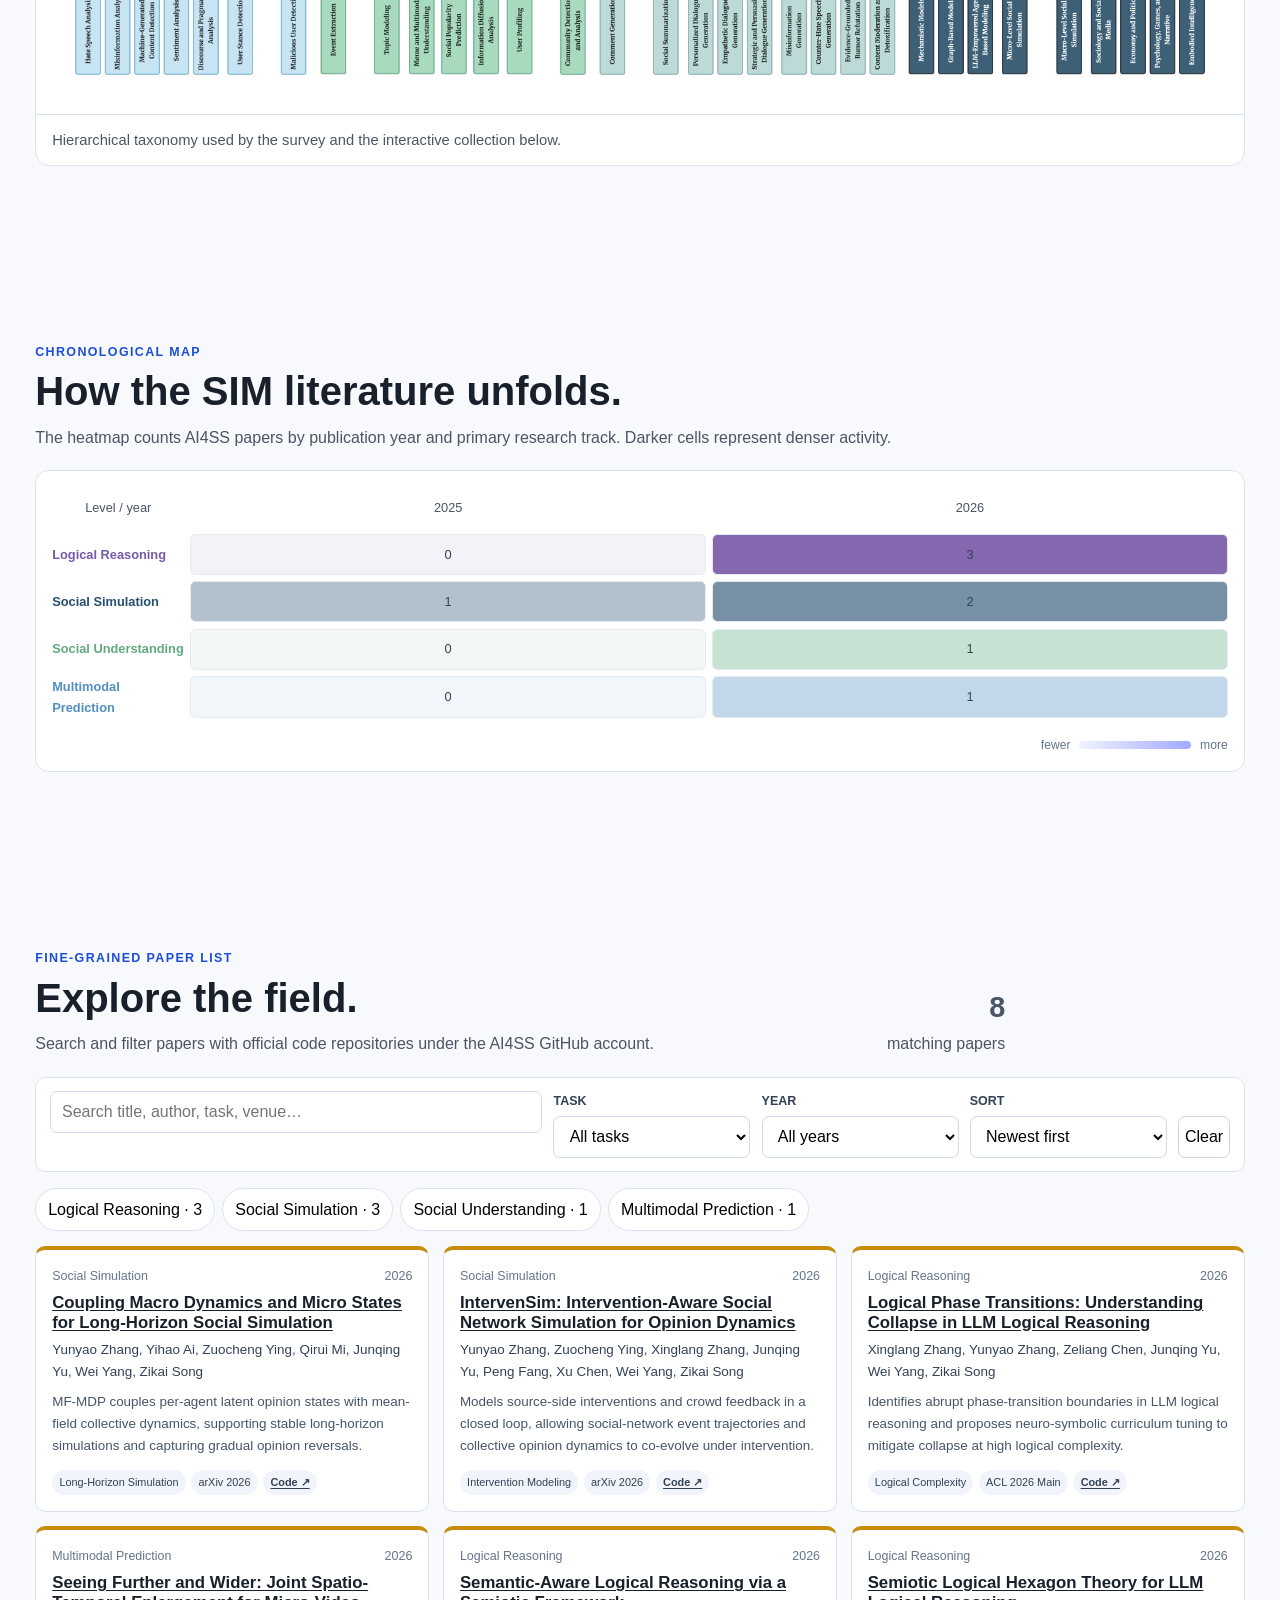
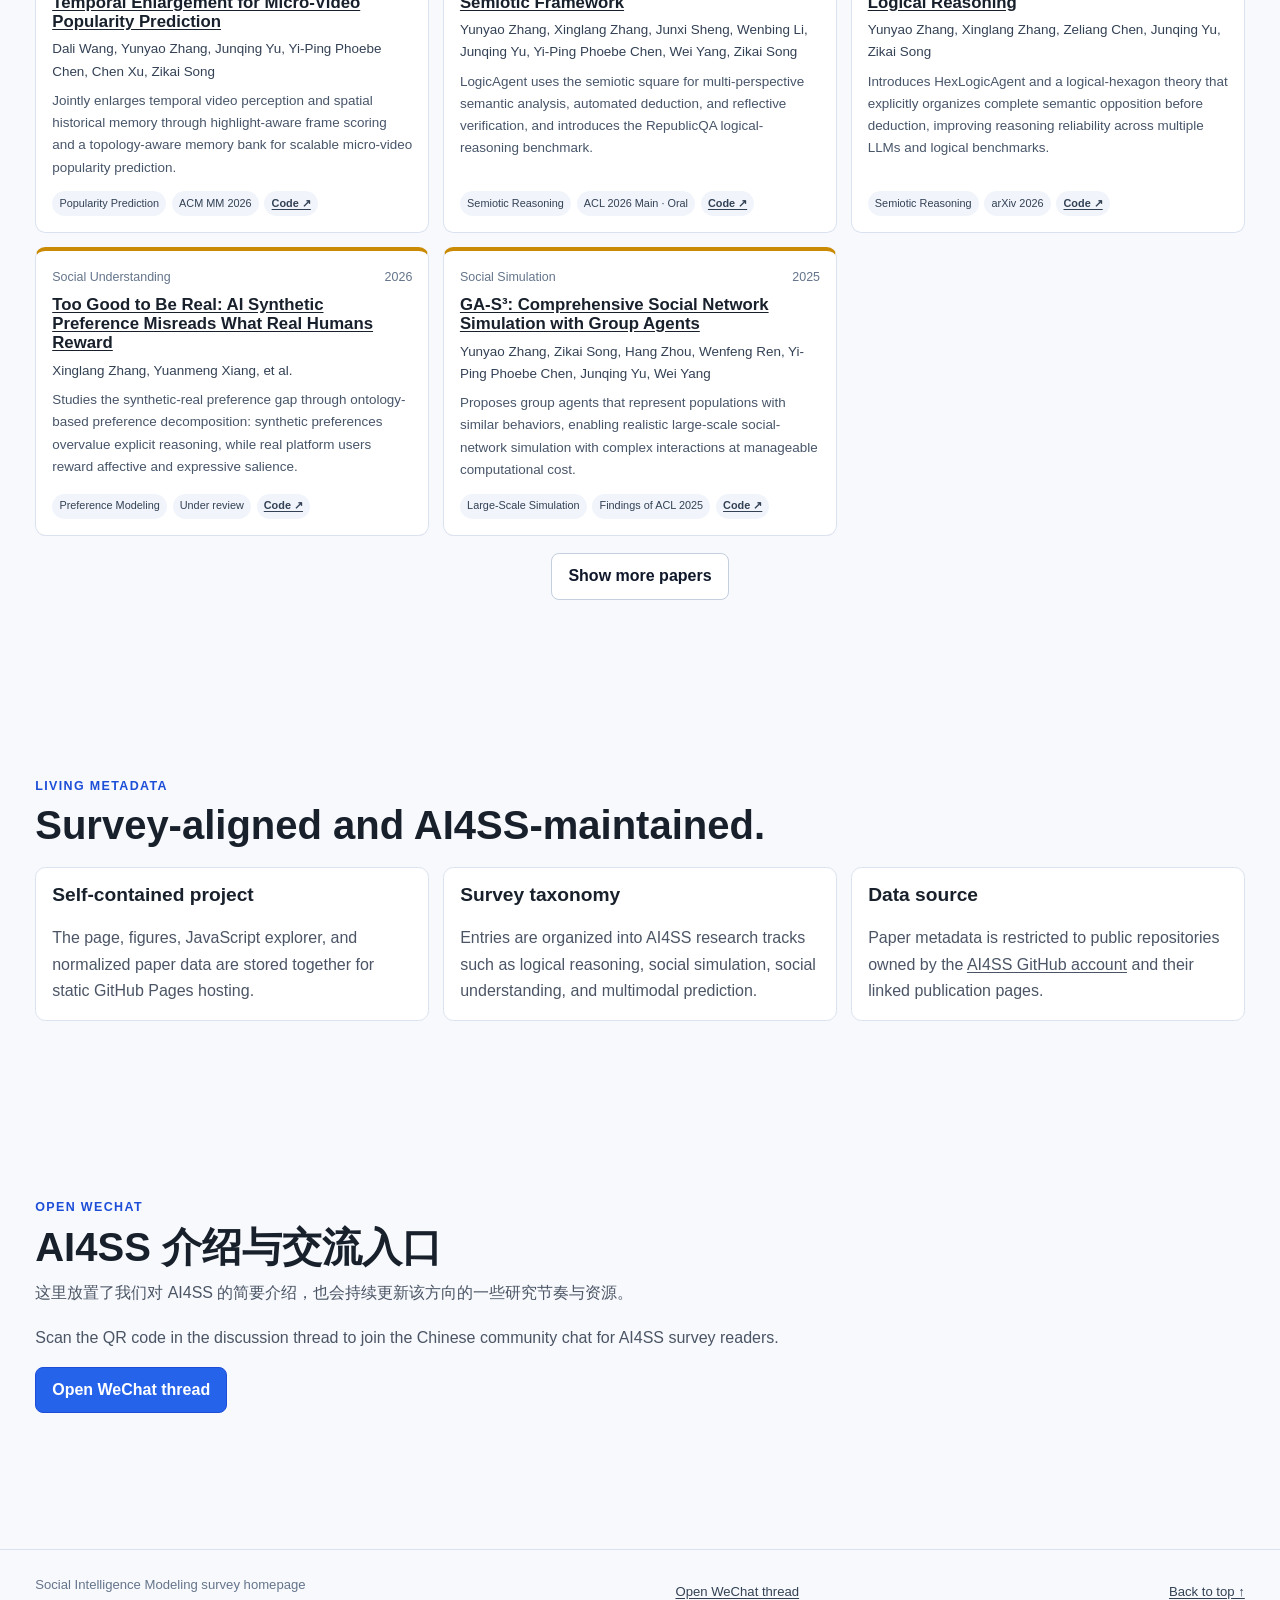
==== commit 82d9b97e: "feat: align WeChat section with WAM style and remove standalone page" ====
--- a/index.html
+++ b/index.html
@@ -30,7 +30,7 @@
         <a href="#taxonomy">Taxonomy</a>
         <a href="#timeline">Timeline</a>
         <a href="#paper-explorer">Paper list</a>
-        <a href="wechat.html">Open WeChat</a>
+        <a href="#open-wechat">Open WeChat</a>
       </nav>
     </div>
   </header>
@@ -55,7 +55,7 @@
       <div class="action-row" aria-label="Paper links">
         <a class="button primary" href="https://doi.org/10.13140/RG.2.2.21157.87528">Paper <span aria-hidden="true">↗</span></a>
         <a class="button" href="https://github.com/AI4SS">AI4SS papers <span aria-hidden="true">↗</span></a>
-        <a class="button" href="wechat.html">Open WeChat thread <span aria-hidden="true">↗</span></a>
+        <a class="button" href="https://github.com/world-action-models/awesome-world-action-models/discussions/2">Open WeChat thread <span aria-hidden="true">↗</span></a>
         <a class="button" href="https://github.com/Juehyx/social-intelligence-modeling-survey">GitHub <span aria-hidden="true">↗</span></a>
       </div>
 
@@ -208,12 +208,26 @@
       </div>
     </section>
 
+    <section class="section-shell reveal wechat-section" id="open-wechat" aria-labelledby="wechat-title">
+      <div class="section-heading">
+        <p class="eyebrow">Open WeChat</p>
+        <h2 id="wechat-title">AI4SS 介绍与交流入口</h2>
+        <p>这里放置了我们对 AI4SS 的简要介绍，也会持续更新该方向的一些研究节奏与资源。</p>
+      </div>
+      <p class="wechat-subtext">
+        Scan the QR code in the discussion thread to join the Chinese community chat for AI4SS survey readers.
+      </p>
+      <a class="button primary" href="https://github.com/world-action-models/awesome-world-action-models/discussions/2" target="_blank" rel="noopener noreferrer">
+        Open WeChat thread
+      </a>
+    </section>
+
   </main>
 
   <footer class="site-footer">
     <div class="section-shell footer-shell">
       <p>Social Intelligence Modeling survey homepage</p>
-      <a href="wechat.html">Open WeChat thread</a>
+      <a href="https://github.com/world-action-models/awesome-world-action-models/discussions/2">Open WeChat thread</a>
       <a href="#top">Back to top ↑</a>
     </div>
   </footer>
--- a/styles.css
+++ b/styles.css
@@ -229,10 +229,6 @@
   margin-top: 1.4rem;
 }
 
-.action-row-left {
-  justify-content: flex-start;
-}
-
 .button {
   display: inline-flex;
   align-items: center;
@@ -296,6 +292,12 @@
 .source-section,
 .wechat-section {
   padding-block: var(--section-y);
+}
+
+.wechat-subtext {
+  max-width: 760px;
+  color: var(--muted);
+  margin: 0 0 0.95rem;
 }
 
 .section-heading {
@@ -659,28 +661,6 @@
   color: #334155;
 }
 
-.wechat-main {
-  padding: 2.6rem 0 4.2rem;
-}
-
-.wechat-main .page-lead {
-  max-width: 760px;
-}
-
-.wechat-image-wrap {
-  margin: 1rem 0 1.2rem;
-  max-width: 860px;
-  border: 1px solid var(--line);
-  border-radius: 0.75rem;
-  overflow: hidden;
-  box-shadow: var(--shadow);
-}
-
-.wechat-page .site-header,
-.wechat-page .nav-shell {
-  width: min(var(--content), calc(100% - 2 * var(--gutter)));
-}
-
 .reveal {
   animation: float-in 0.65s ease forwards;
   opacity: 0;
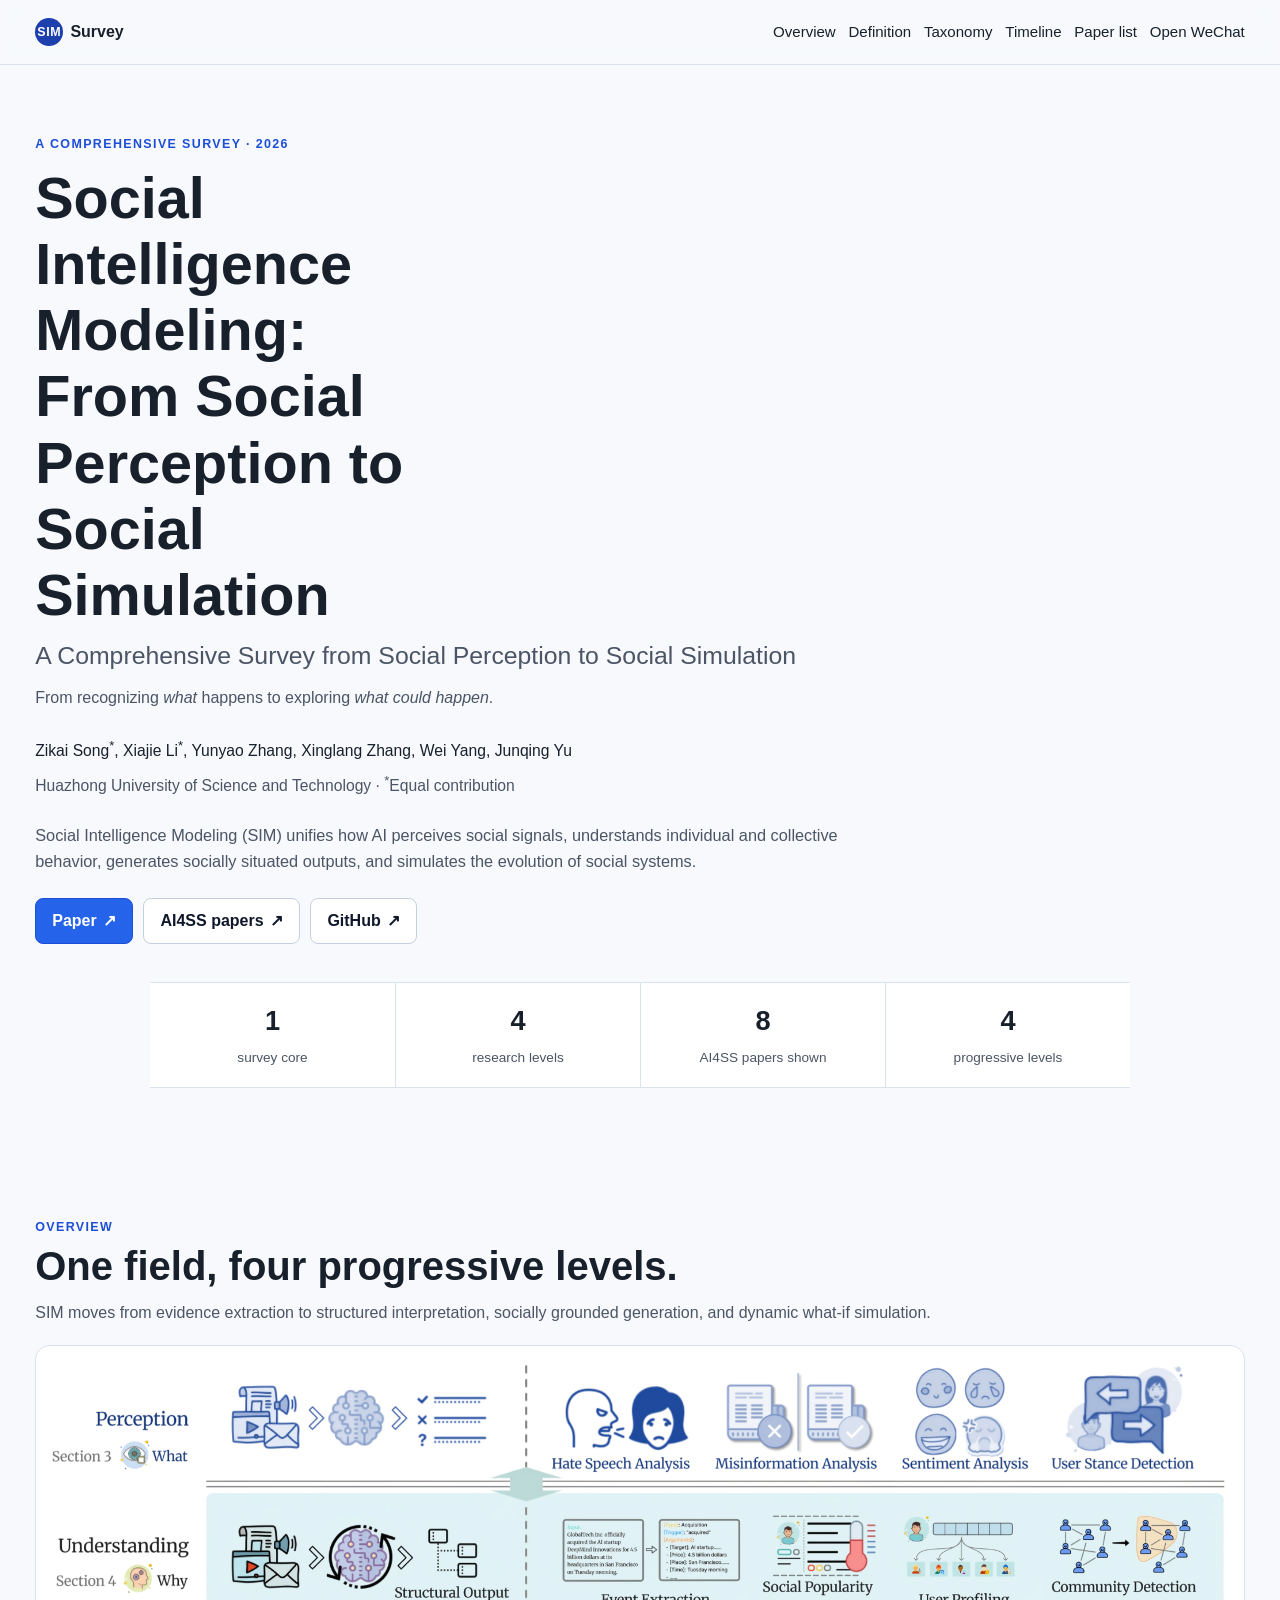
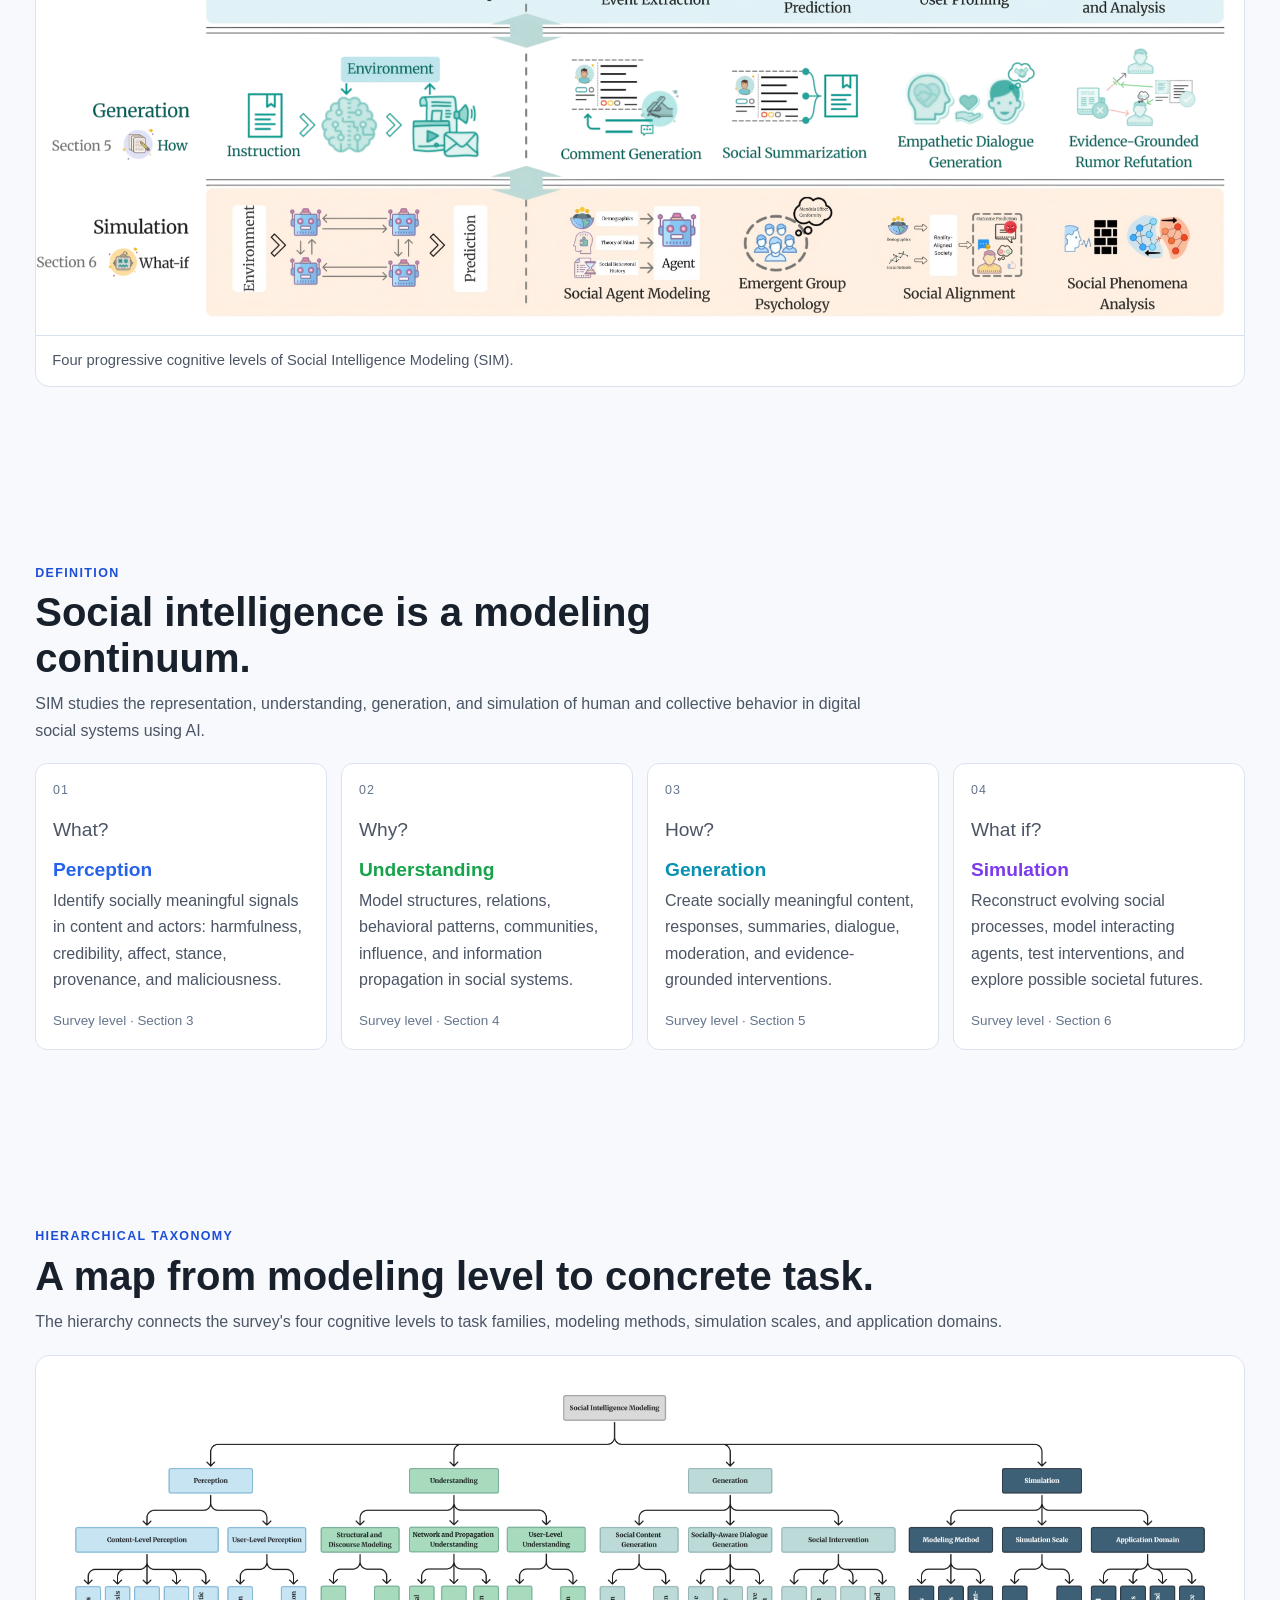
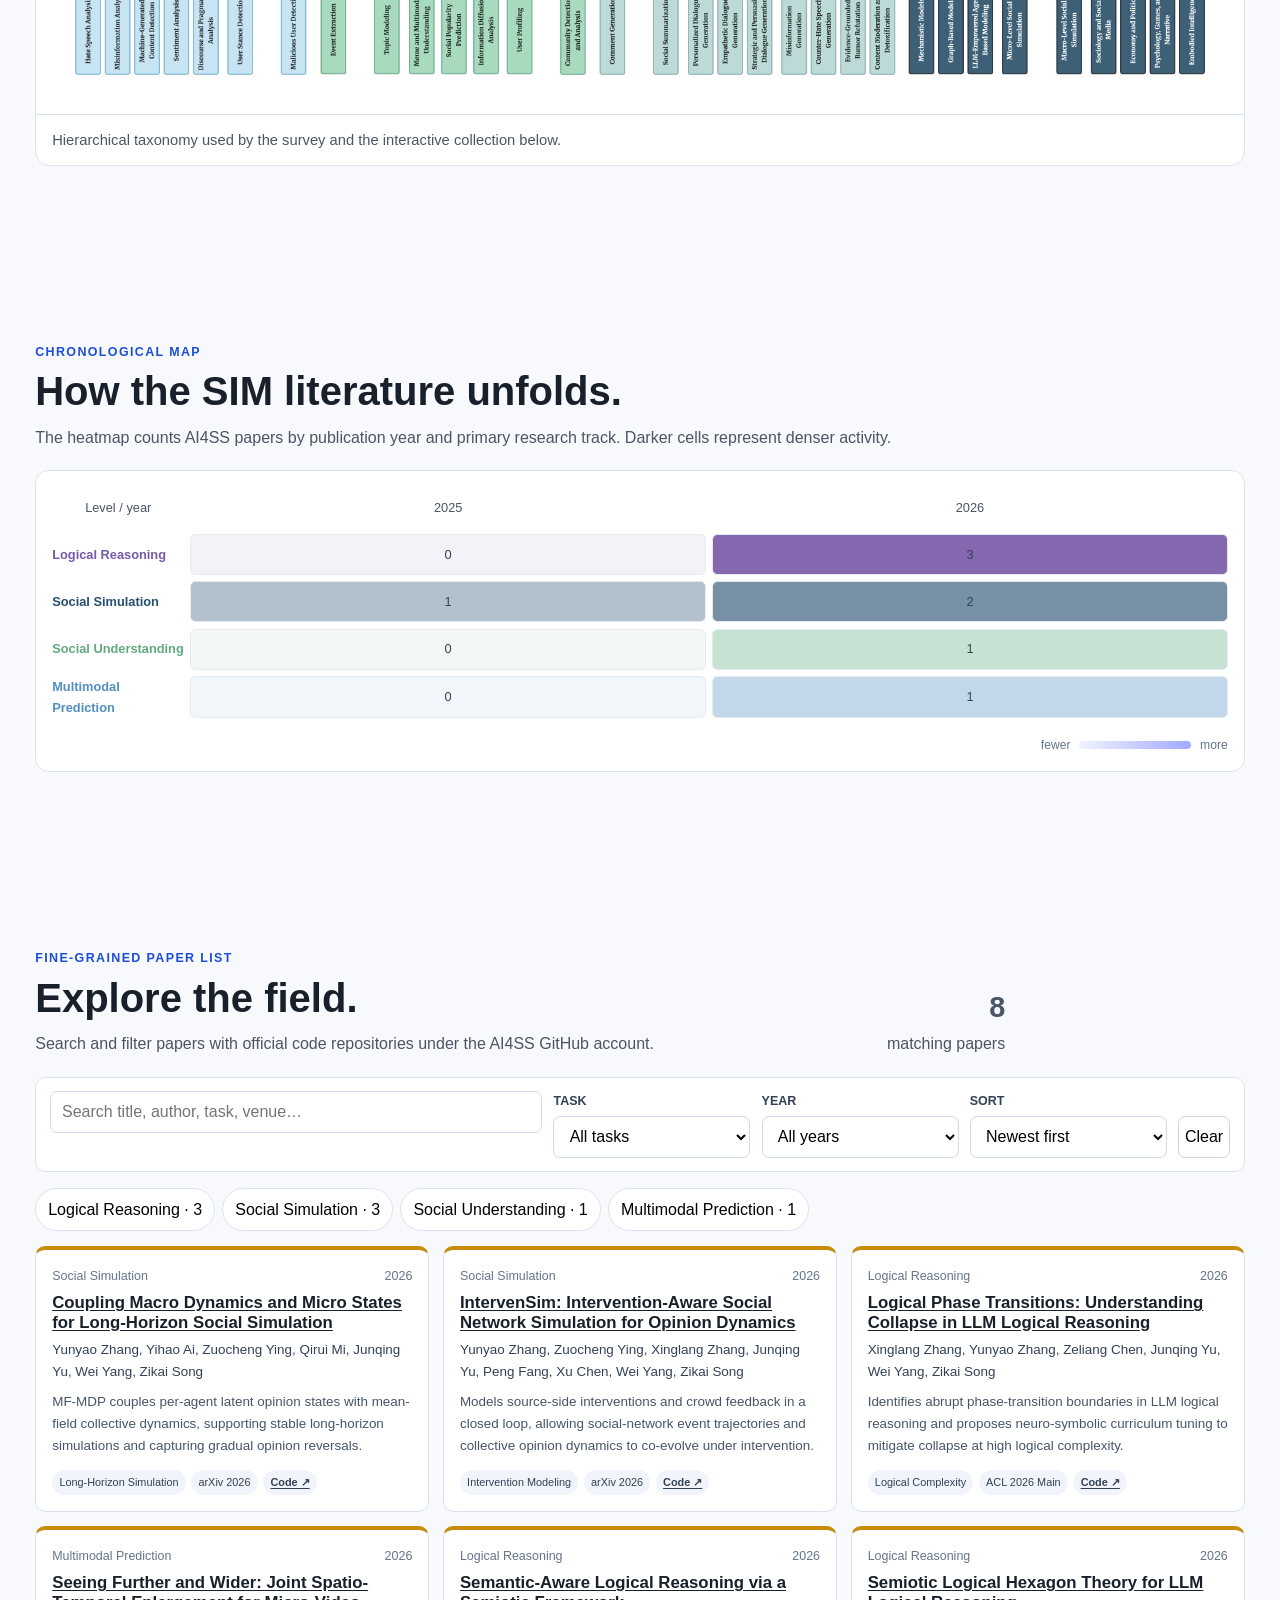
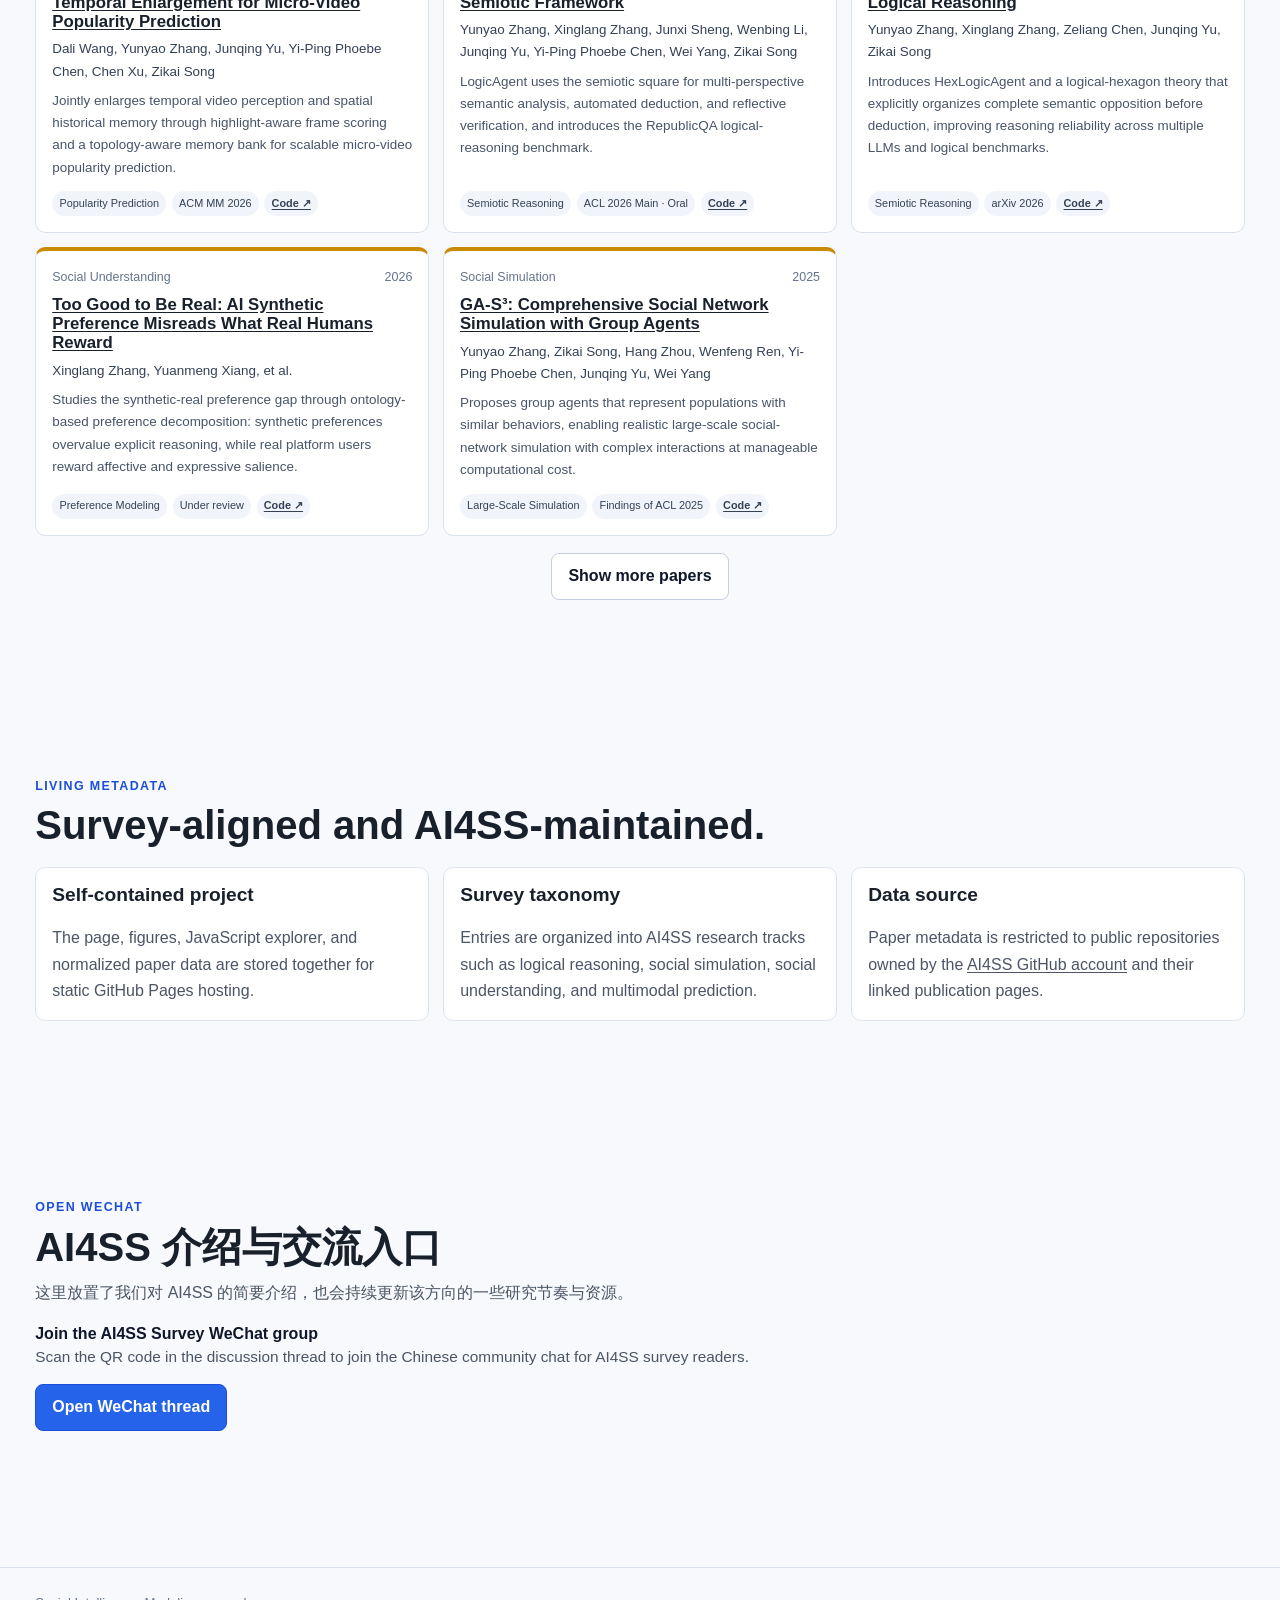
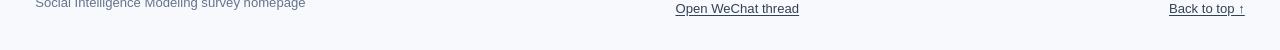
==== commit 38b9ca46: "fix: align wechat block with WAM WeChat Group layout" ====
--- a/index.html
+++ b/index.html
@@ -55,7 +55,6 @@
       <div class="action-row" aria-label="Paper links">
         <a class="button primary" href="https://doi.org/10.13140/RG.2.2.21157.87528">Paper <span aria-hidden="true">↗</span></a>
         <a class="button" href="https://github.com/AI4SS">AI4SS papers <span aria-hidden="true">↗</span></a>
-        <a class="button" href="https://github.com/world-action-models/awesome-world-action-models/discussions/2">Open WeChat thread <span aria-hidden="true">↗</span></a>
         <a class="button" href="https://github.com/Juehyx/social-intelligence-modeling-survey">GitHub <span aria-hidden="true">↗</span></a>
       </div>
 
@@ -214,6 +213,7 @@
         <h2 id="wechat-title">AI4SS 介绍与交流入口</h2>
         <p>这里放置了我们对 AI4SS 的简要介绍，也会持续更新该方向的一些研究节奏与资源。</p>
       </div>
+      <h3 class="wechat-subtitle-title">Join the AI4SS Survey WeChat group</h3>
       <p class="wechat-subtext">
         Scan the QR code in the discussion thread to join the Chinese community chat for AI4SS survey readers.
       </p>
--- a/styles.css
+++ b/styles.css
@@ -294,10 +294,17 @@
   padding-block: var(--section-y);
 }
 
+.wechat-subtitle-title {
+  margin: 0;
+  font-size: 1rem;
+  color: #0f172a;
+}
+
 .wechat-subtext {
   max-width: 760px;
   color: var(--muted);
   margin: 0 0 0.95rem;
+  font-size: 0.96rem;
 }
 
 .section-heading {
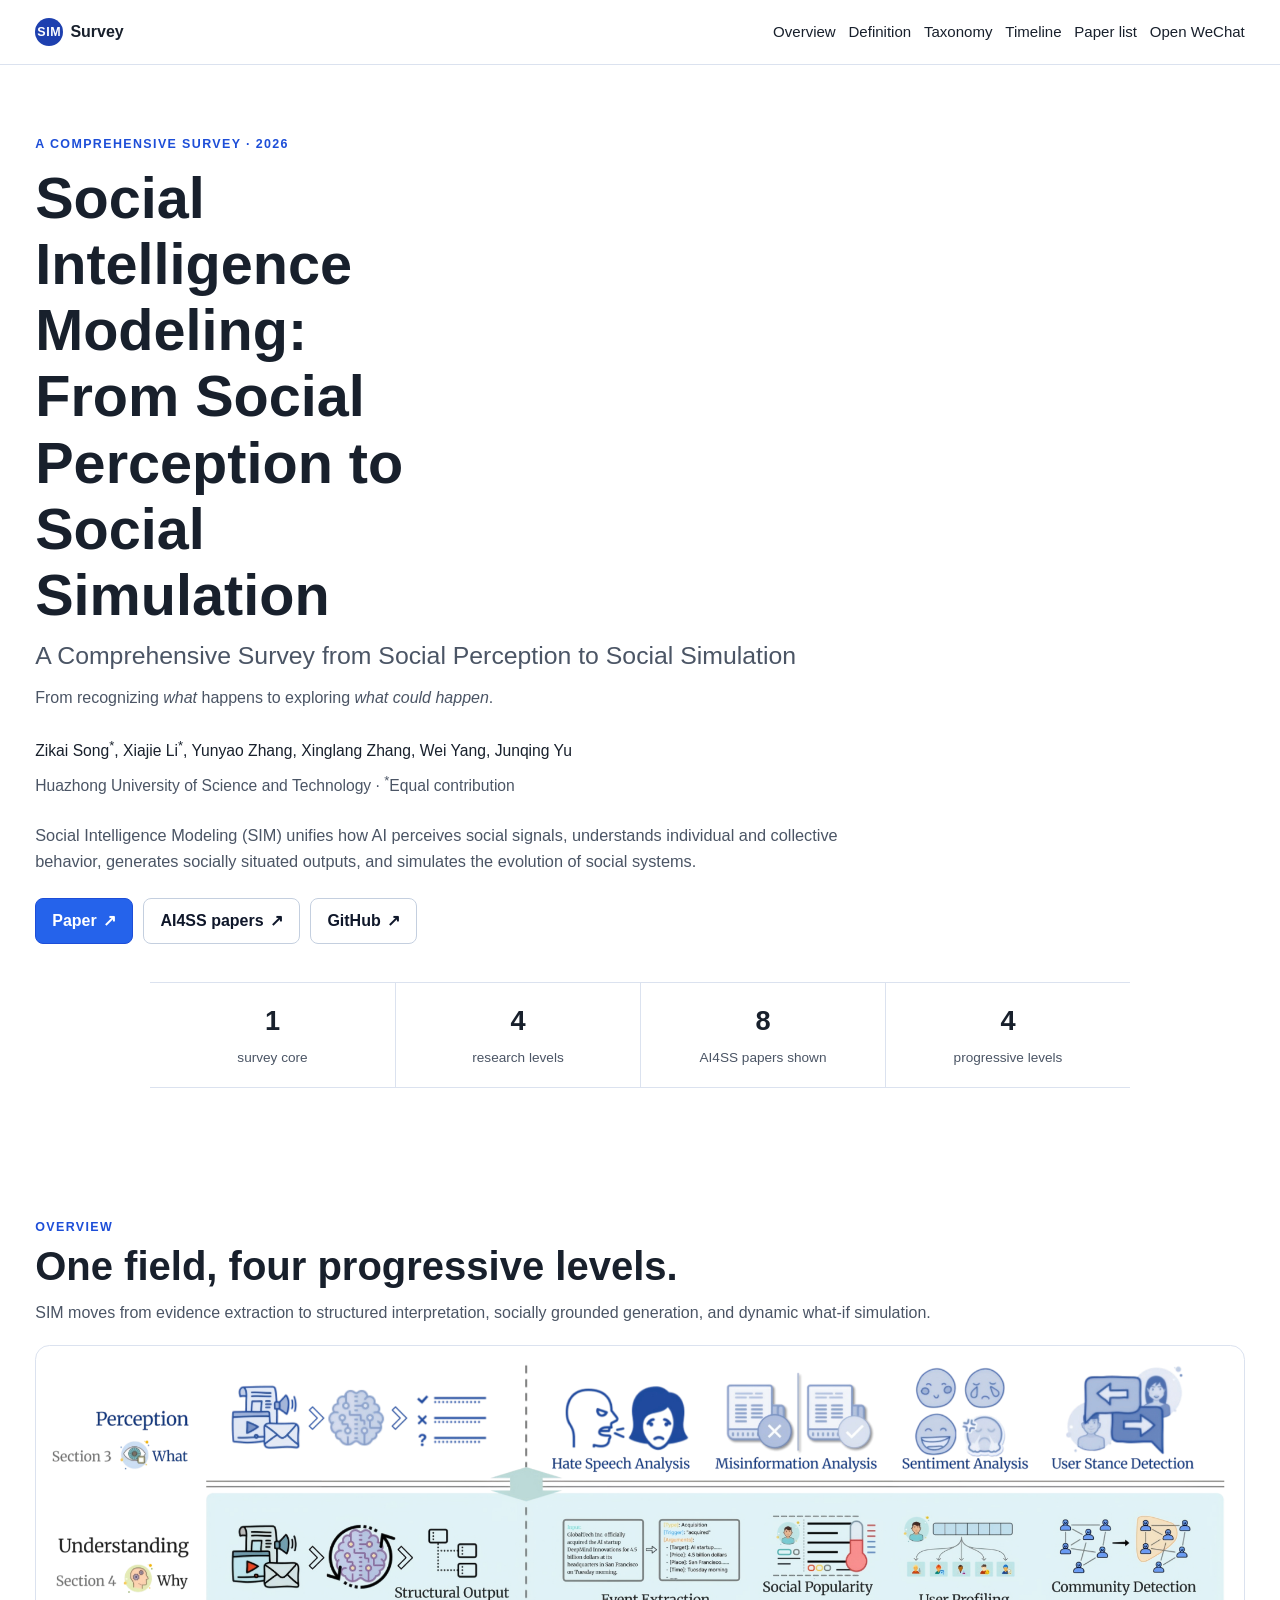
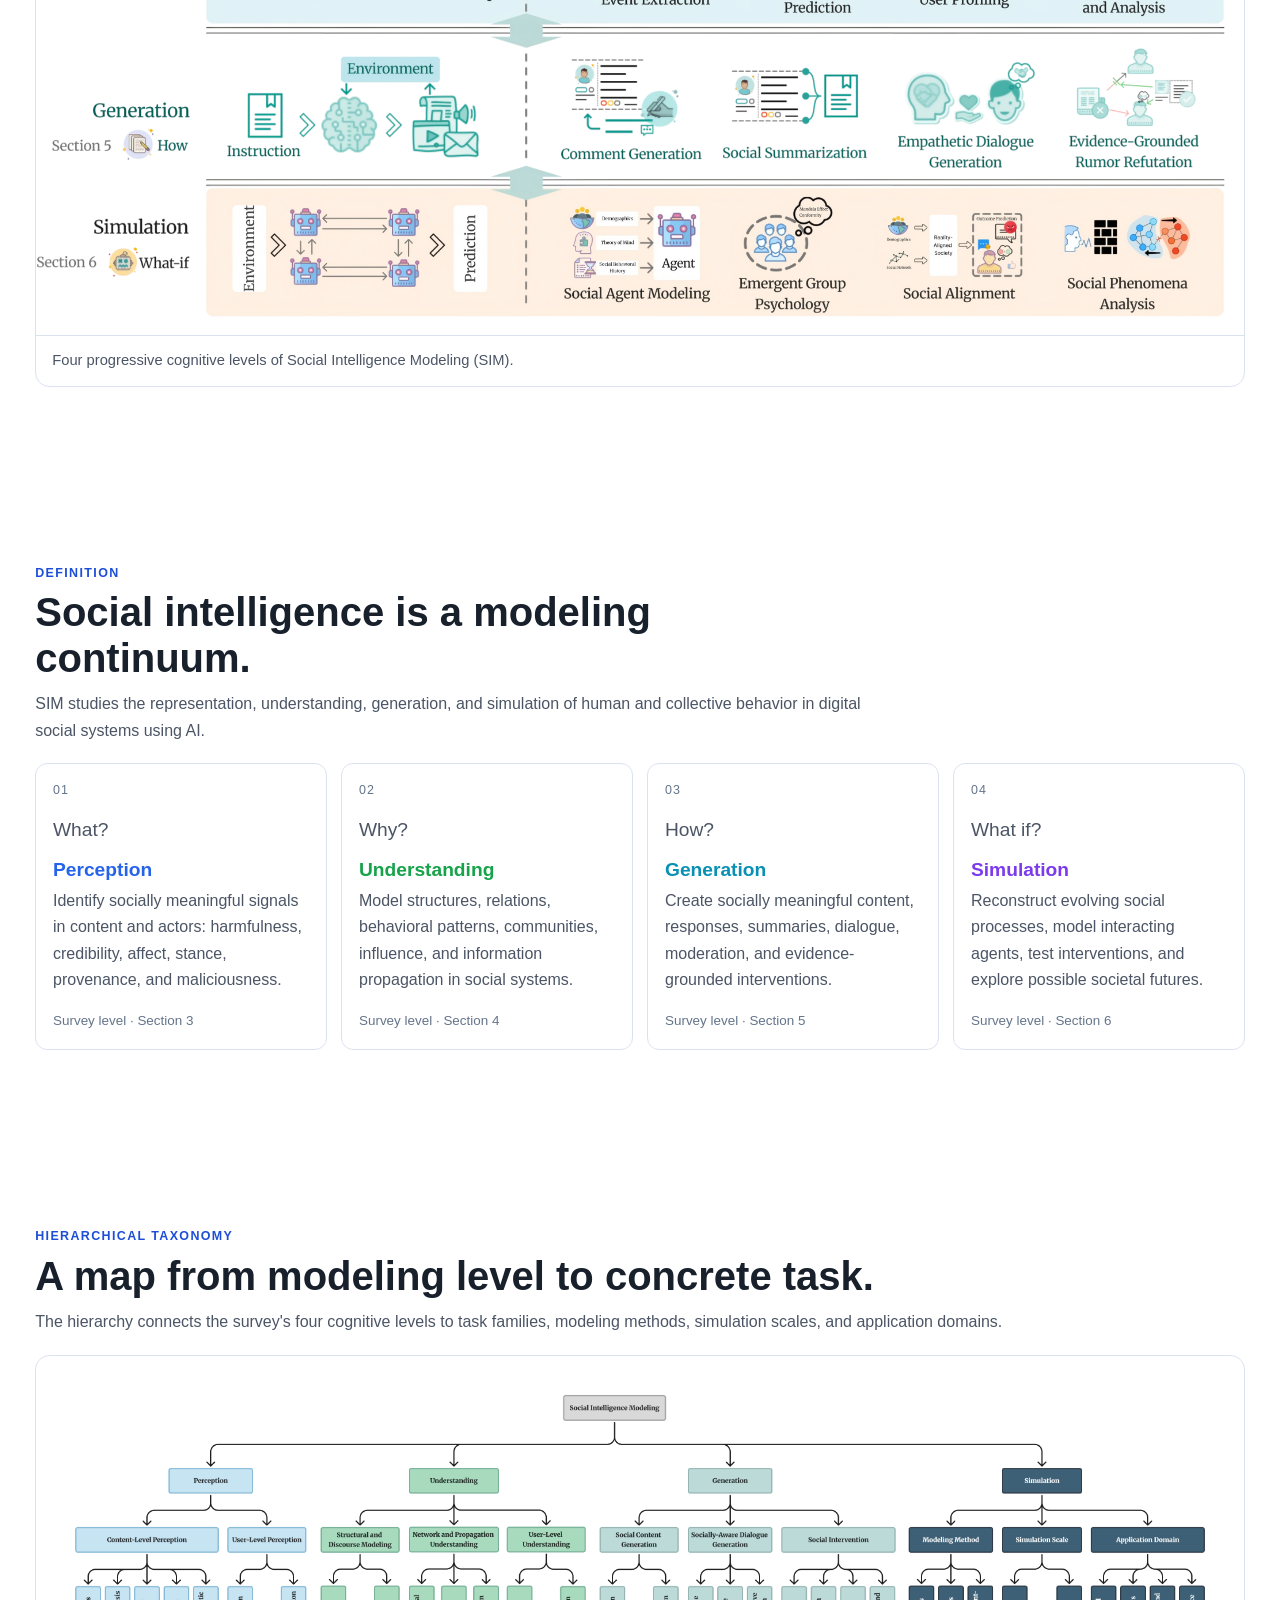
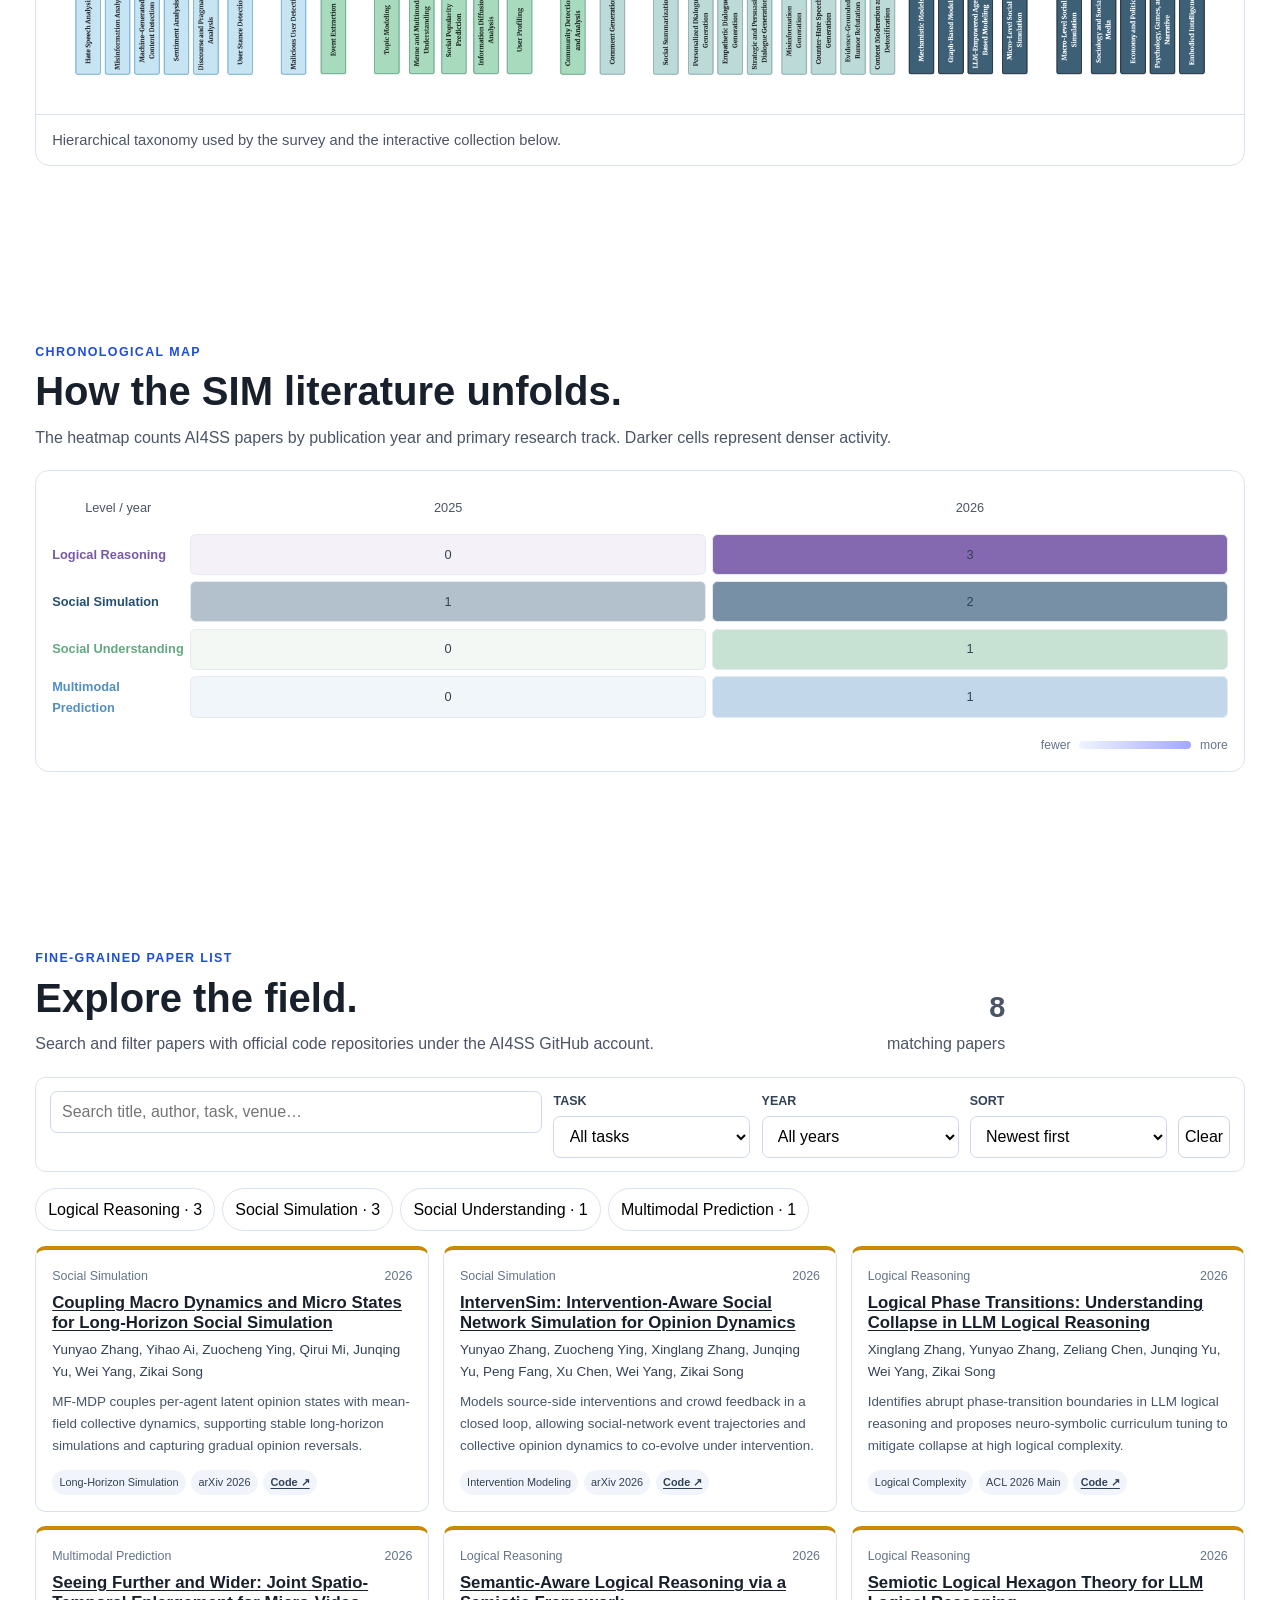
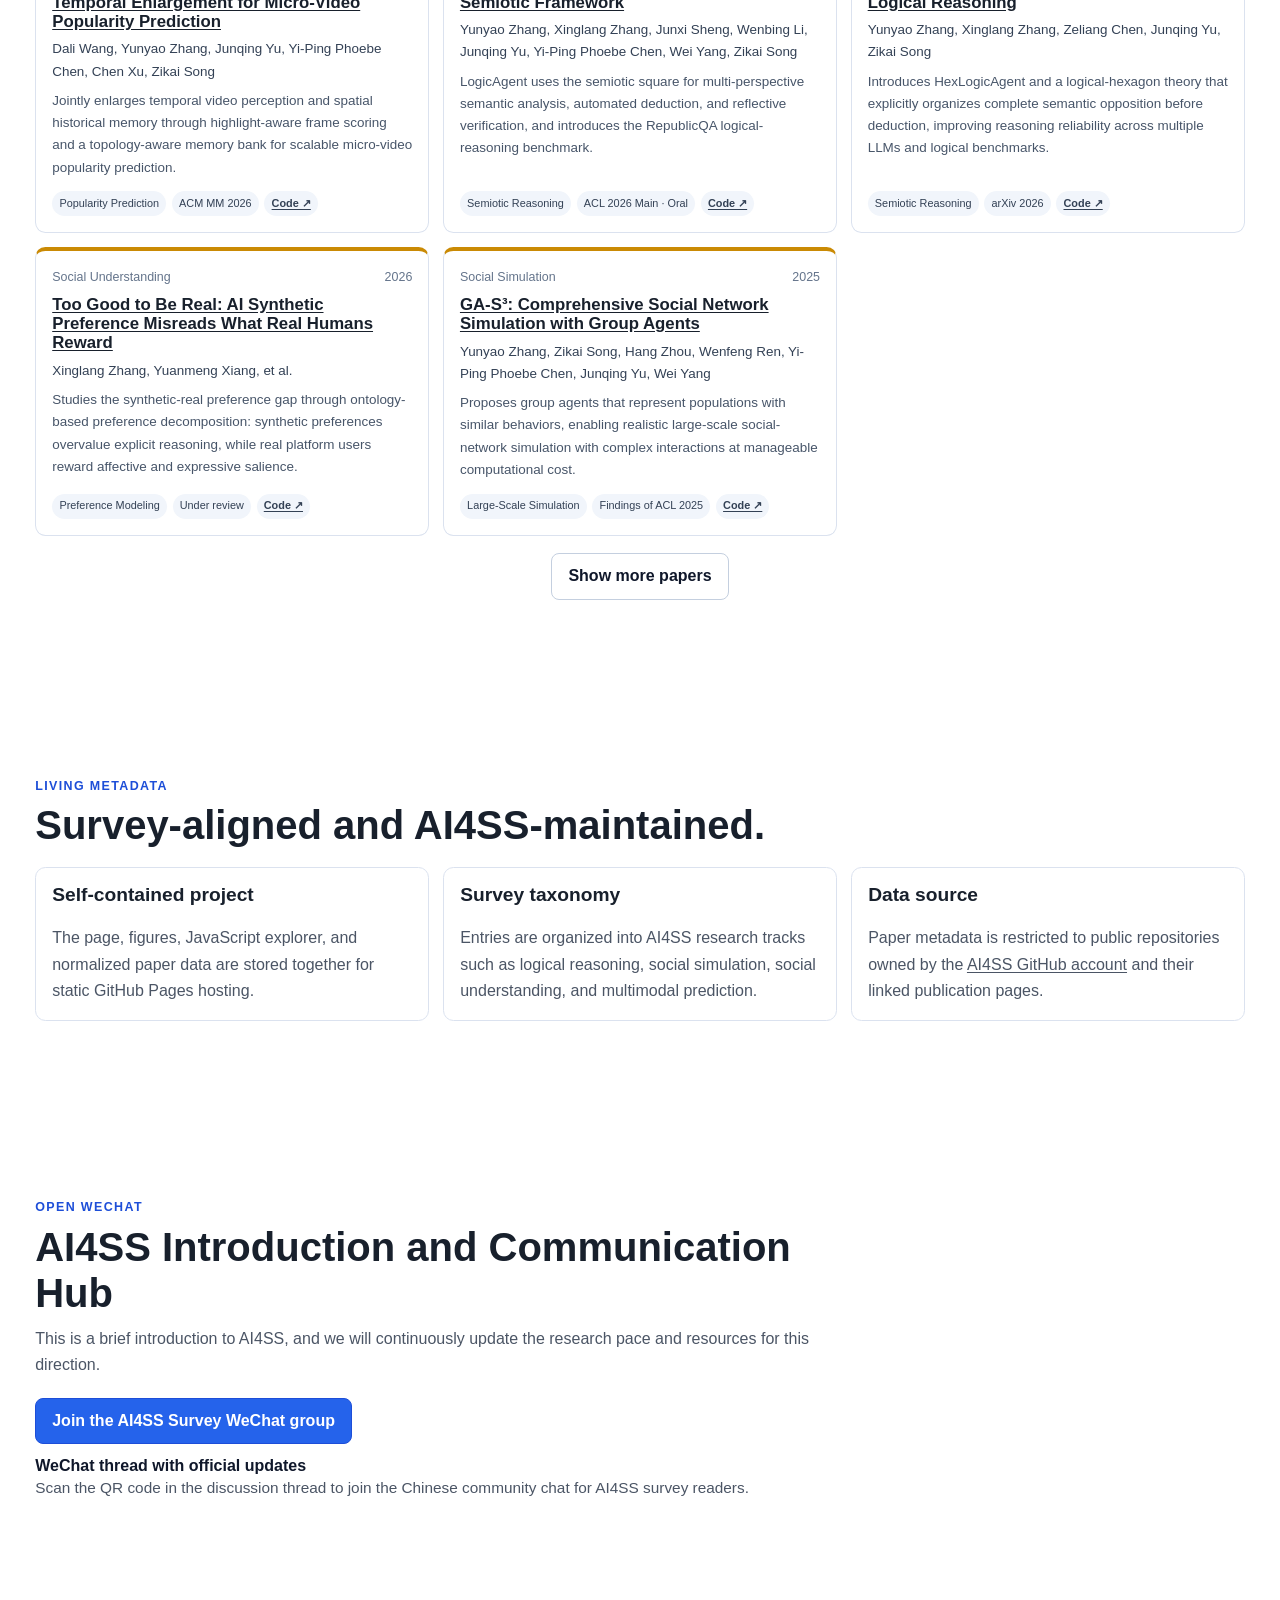
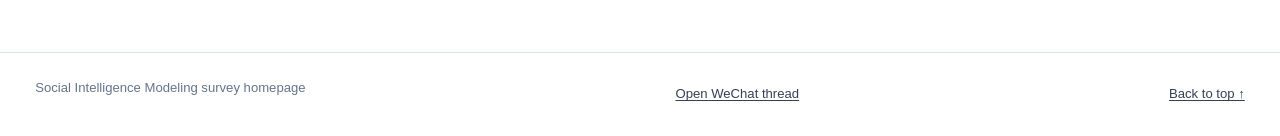
==== commit 43646108: "feat: add custom AI4SS WeChat landing page and pure-white tune" ====
--- a/index.html
+++ b/index.html
@@ -30,7 +30,7 @@
         <a href="#taxonomy">Taxonomy</a>
         <a href="#timeline">Timeline</a>
         <a href="#paper-explorer">Paper list</a>
-        <a href="#open-wechat">Open WeChat</a>
+        <a href="wechat.html">Open WeChat</a>
       </nav>
     </div>
   </header>
@@ -210,16 +210,16 @@
     <section class="section-shell reveal wechat-section" id="open-wechat" aria-labelledby="wechat-title">
       <div class="section-heading">
         <p class="eyebrow">Open WeChat</p>
-        <h2 id="wechat-title">AI4SS 介绍与交流入口</h2>
-        <p>这里放置了我们对 AI4SS 的简要介绍，也会持续更新该方向的一些研究节奏与资源。</p>
-      </div>
-      <h3 class="wechat-subtitle-title">Join the AI4SS Survey WeChat group</h3>
+        <h2 id="wechat-title">AI4SS Introduction and Communication Hub</h2>
+        <p>This is a brief introduction to AI4SS, and we will continuously update the research pace and resources for this direction.</p>
+      </div>
+      <a class="button primary wechat-cta" href="wechat.html">
+        Join the AI4SS Survey WeChat group
+      </a>
+      <h3 class="wechat-subtitle-title">WeChat thread with official updates</h3>
       <p class="wechat-subtext">
         Scan the QR code in the discussion thread to join the Chinese community chat for AI4SS survey readers.
       </p>
-      <a class="button primary" href="https://github.com/world-action-models/awesome-world-action-models/discussions/2" target="_blank" rel="noopener noreferrer">
-        Open WeChat thread
-      </a>
     </section>
 
   </main>
@@ -227,7 +227,7 @@
   <footer class="site-footer">
     <div class="section-shell footer-shell">
       <p>Social Intelligence Modeling survey homepage</p>
-      <a href="https://github.com/world-action-models/awesome-world-action-models/discussions/2">Open WeChat thread</a>
+      <a href="wechat.html">Open WeChat thread</a>
       <a href="#top">Back to top ↑</a>
     </div>
   </footer>
--- a/styles.css
+++ b/styles.css
@@ -1,5 +1,5 @@
 :root {
-  --bg: #f7f9fc;
+  --bg: #ffffff;
   --surface: #ffffff;
   --surface-soft: #f2f5fb;
   --text: #18202c;
@@ -82,7 +82,7 @@
   position: sticky;
   top: 0;
   z-index: 20;
-  background: rgba(247, 249, 252, 0.84);
+  background: rgba(255, 255, 255, 0.92);
   border-bottom: 1px solid var(--line);
   backdrop-filter: blur(10px);
 }
@@ -307,6 +307,44 @@
   font-size: 0.96rem;
 }
 
+.wechat-cta {
+  margin-bottom: 0.8rem;
+}
+
+.wechat-page {
+  max-width: 980px;
+  margin: 0 auto;
+  padding: 2.8rem 0 4rem;
+}
+
+.wechat-page .page-intro {
+  margin-bottom: 1.1rem;
+  color: var(--muted);
+  max-width: 760px;
+}
+
+.wechat-cover {
+  width: 100%;
+  max-width: 820px;
+  border: 1px solid var(--line);
+  border-radius: 0.75rem;
+  overflow: hidden;
+  margin-bottom: 1rem;
+  background: #fff;
+  box-shadow: var(--shadow);
+}
+
+.wechat-cover img {
+  width: 100%;
+  display: block;
+}
+
+.wechat-actions {
+  display: flex;
+  flex-wrap: wrap;
+  gap: 0.75rem;
+}
+
 .section-heading {
   max-width: 840px;
   margin-bottom: 1.2rem;
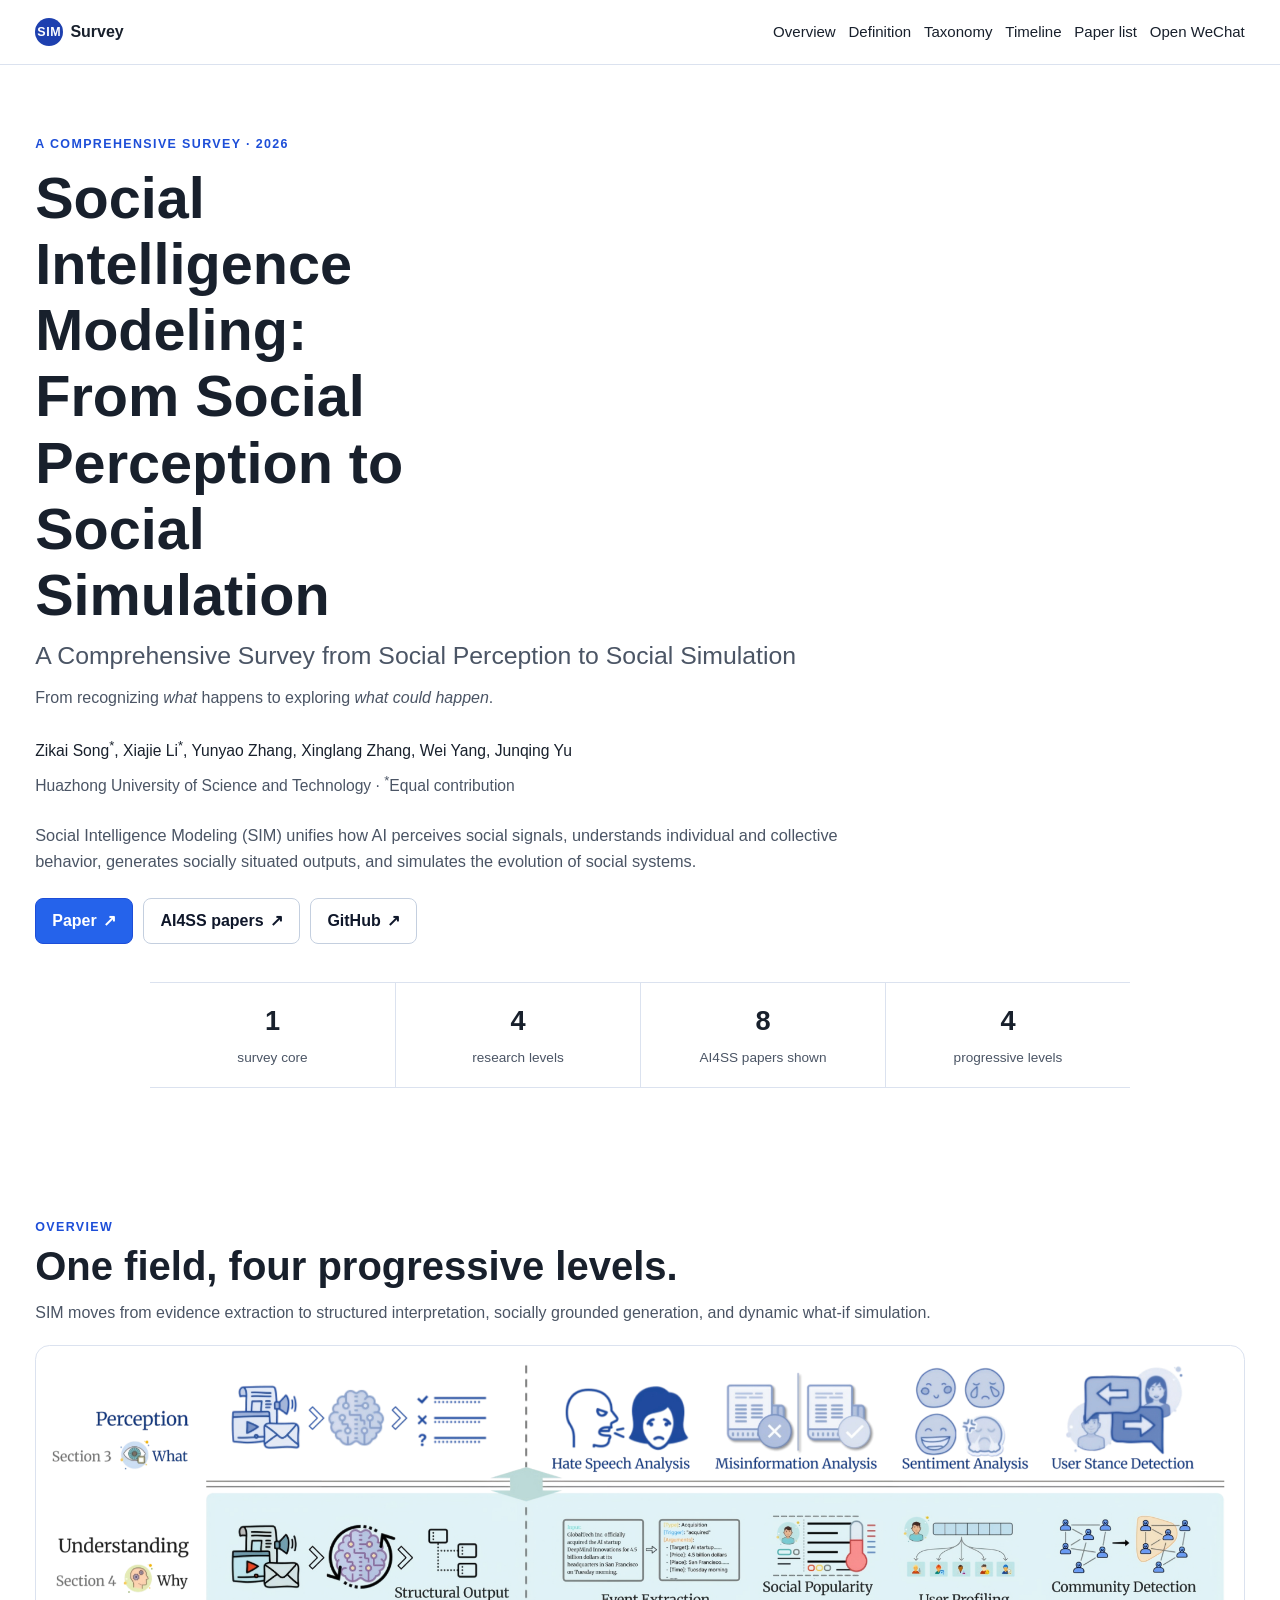
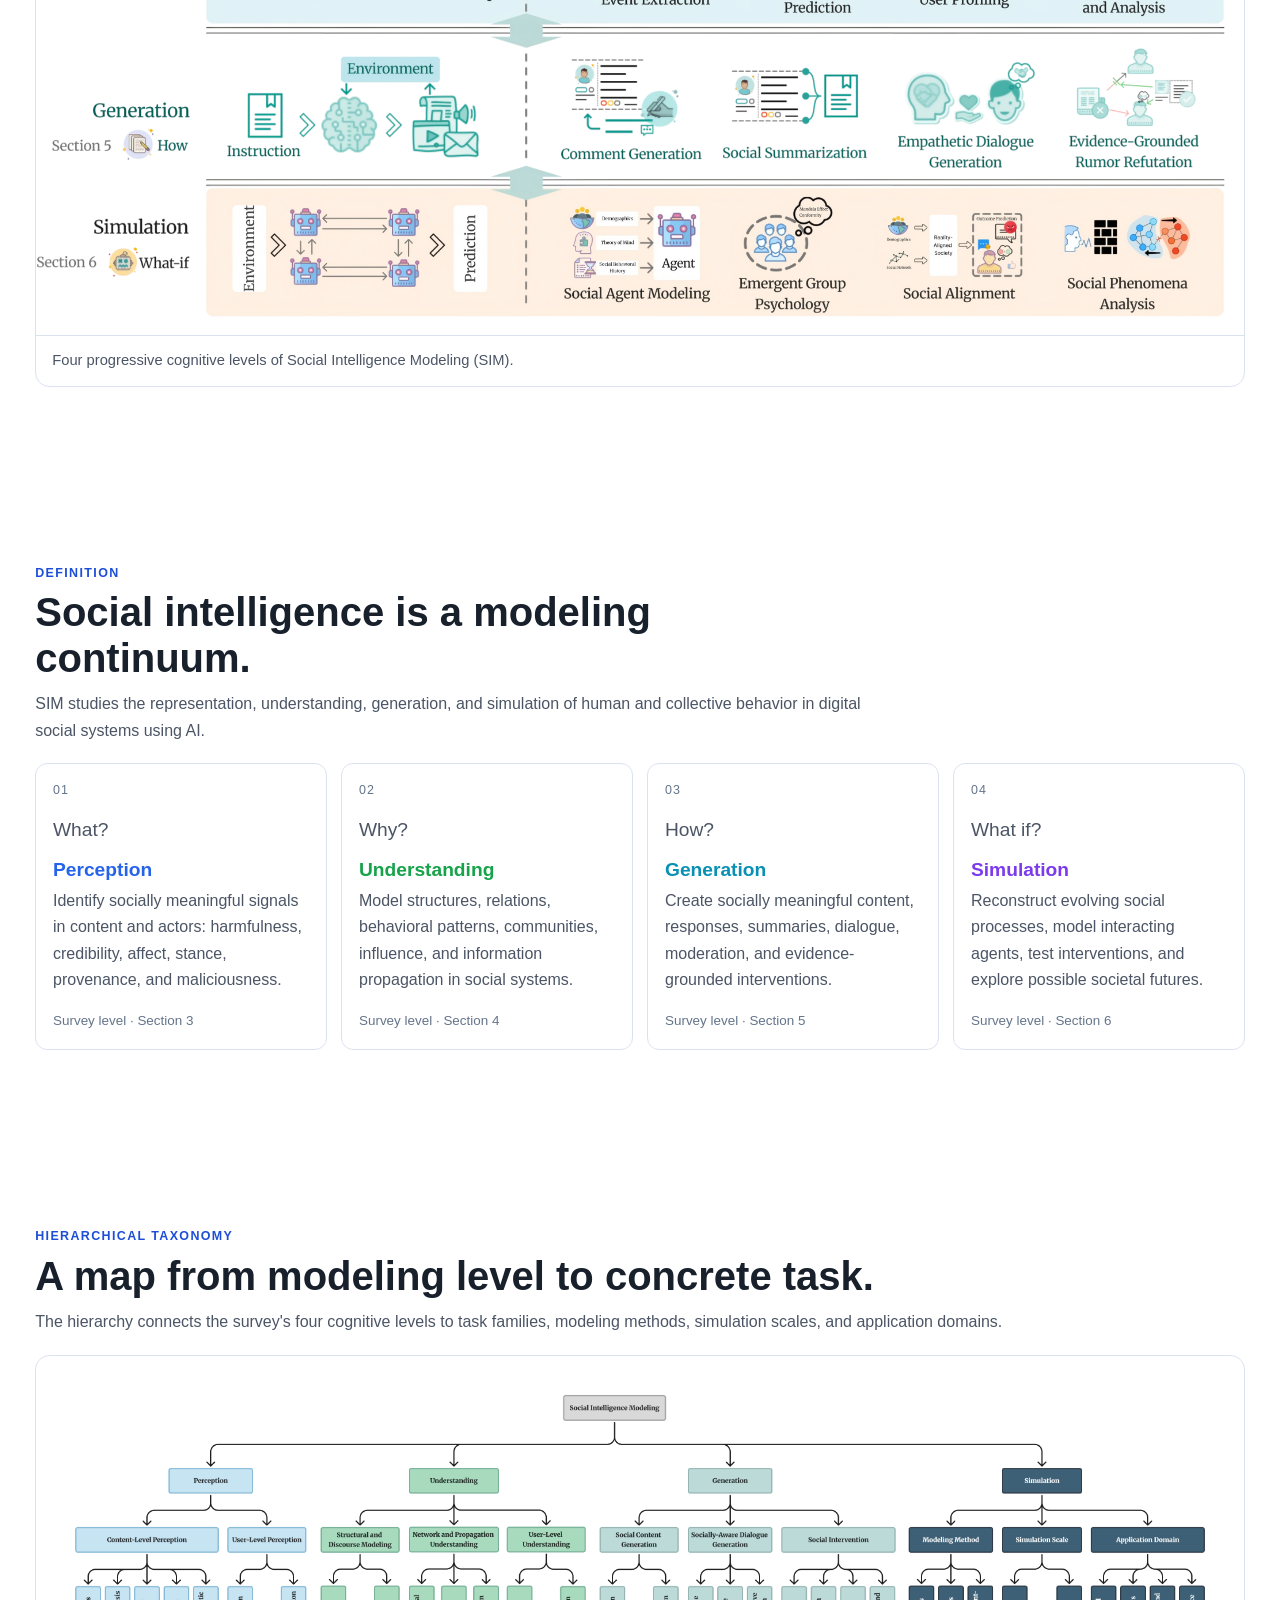
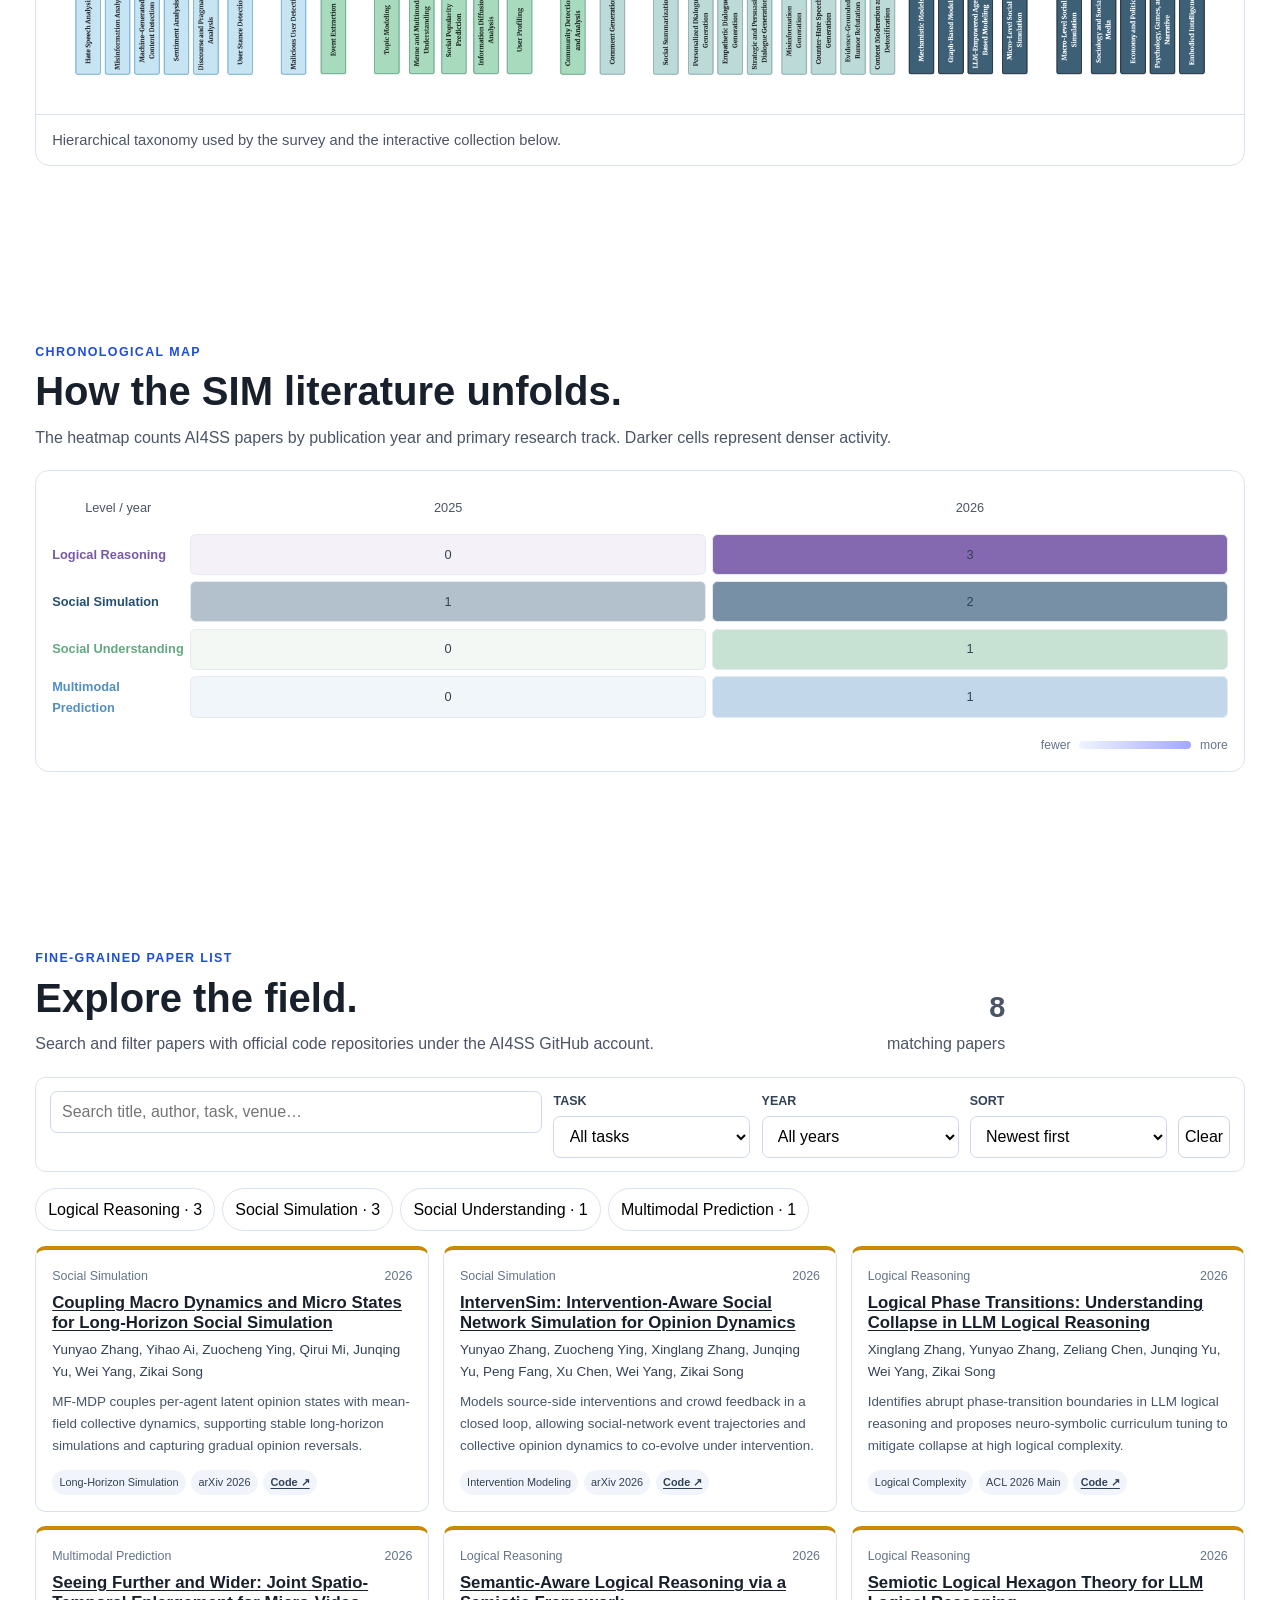
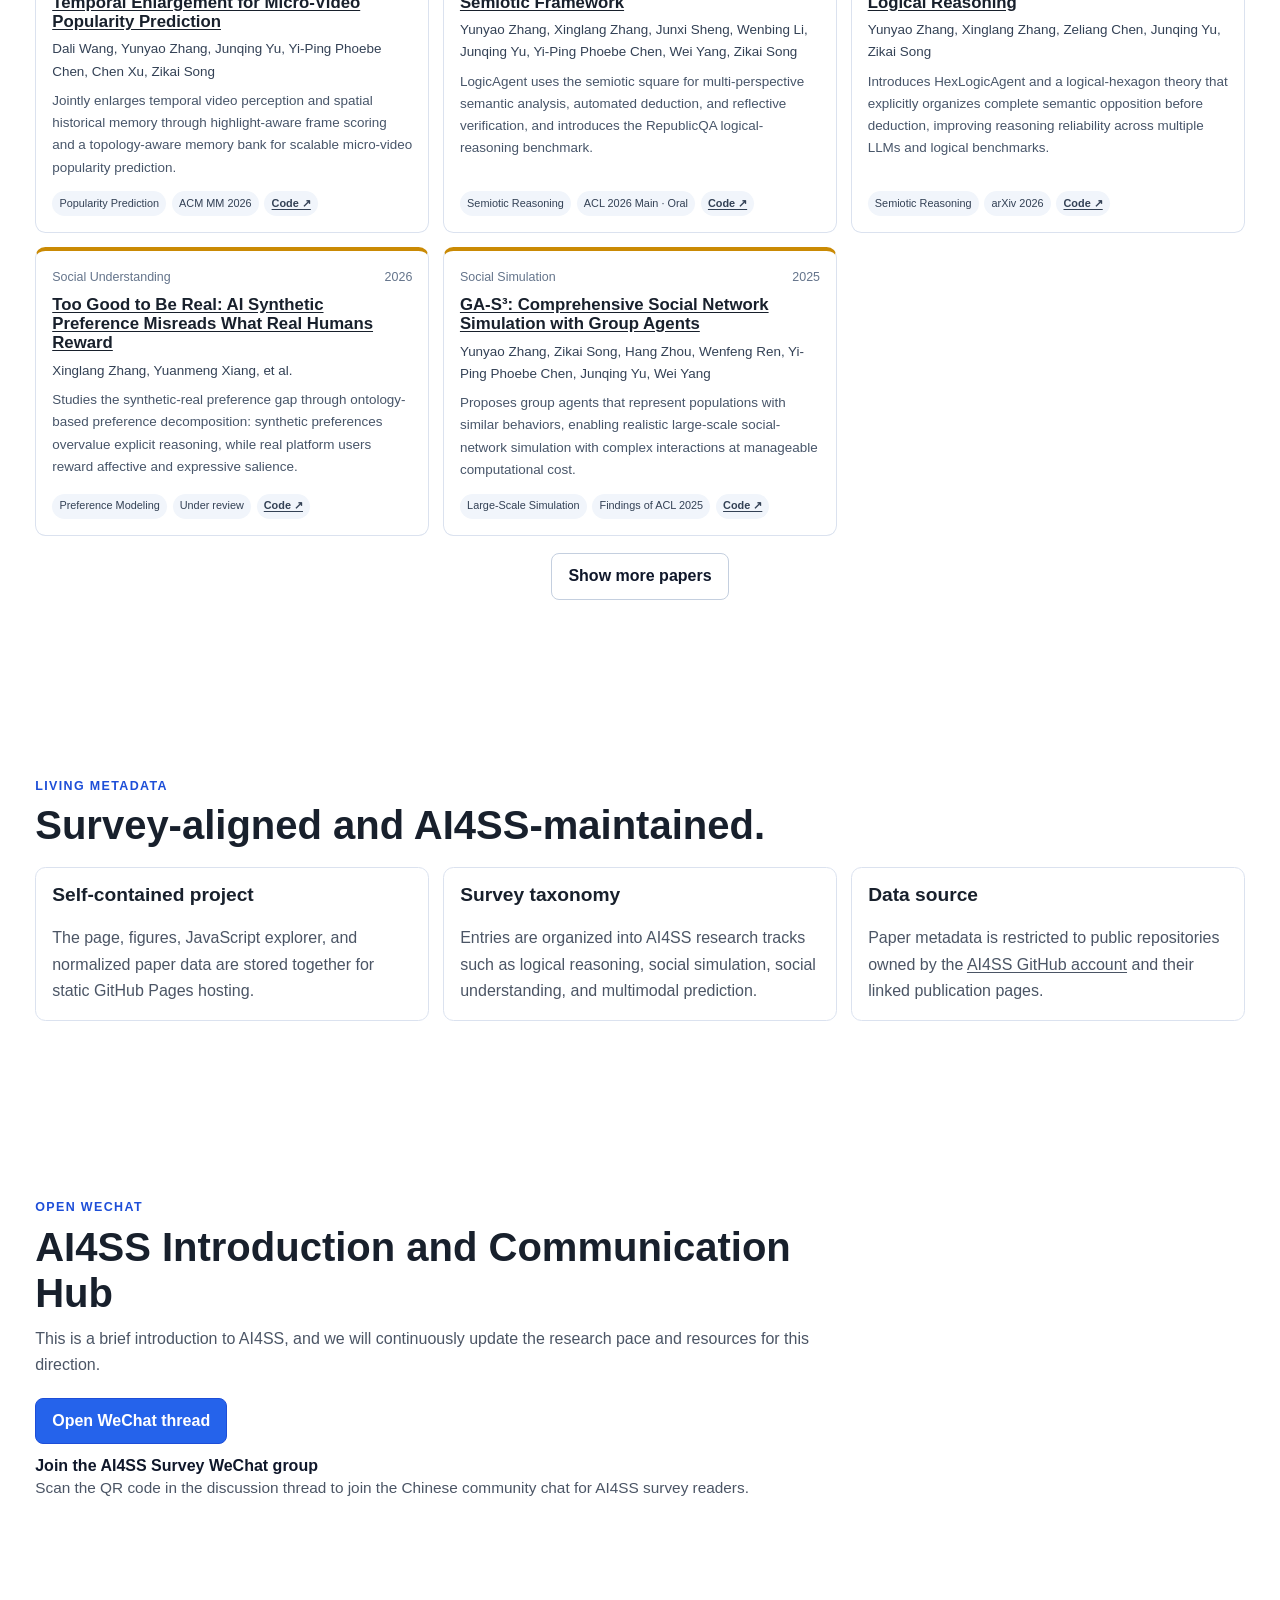
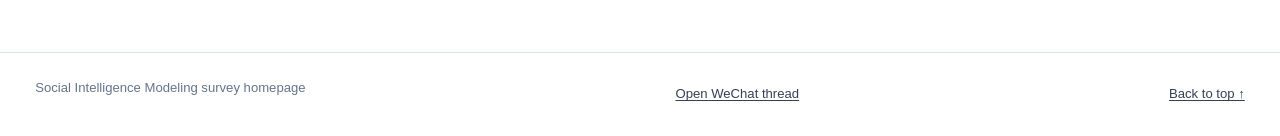
==== commit ecbd7162: "fix: remove local WeChat page and route to discussion link" ====
--- a/index.html
+++ b/index.html
@@ -30,7 +30,7 @@
         <a href="#taxonomy">Taxonomy</a>
         <a href="#timeline">Timeline</a>
         <a href="#paper-explorer">Paper list</a>
-        <a href="wechat.html">Open WeChat</a>
+        <a href="https://github.com/world-action-models/awesome-world-action-models/discussions/2" target="_blank" rel="noopener noreferrer">Open WeChat</a>
       </nav>
     </div>
   </header>
@@ -208,15 +208,20 @@
     </section>
 
     <section class="section-shell reveal wechat-section" id="open-wechat" aria-labelledby="wechat-title">
-      <div class="section-heading">
+      <div class="section-heading wechat-heading">
         <p class="eyebrow">Open WeChat</p>
         <h2 id="wechat-title">AI4SS Introduction and Communication Hub</h2>
-        <p>This is a brief introduction to AI4SS, and we will continuously update the research pace and resources for this direction.</p>
-      </div>
-      <a class="button primary wechat-cta" href="wechat.html">
-        Join the AI4SS Survey WeChat group
+        <p class="wechat-subtitle">This is a brief introduction to AI4SS, and we will continuously update the research pace and resources for this direction.</p>
+      </div>
+      <a
+        class="button primary wechat-cta"
+        href="https://github.com/world-action-models/awesome-world-action-models/discussions/2"
+        target="_blank"
+        rel="noopener noreferrer"
+      >
+        Open WeChat thread
       </a>
-      <h3 class="wechat-subtitle-title">WeChat thread with official updates</h3>
+      <h3 class="wechat-subtitle-title">Join the AI4SS Survey WeChat group</h3>
       <p class="wechat-subtext">
         Scan the QR code in the discussion thread to join the Chinese community chat for AI4SS survey readers.
       </p>
@@ -227,7 +232,7 @@
   <footer class="site-footer">
     <div class="section-shell footer-shell">
       <p>Social Intelligence Modeling survey homepage</p>
-      <a href="wechat.html">Open WeChat thread</a>
+      <a href="https://github.com/world-action-models/awesome-world-action-models/discussions/2" target="_blank" rel="noopener noreferrer">Open WeChat thread</a>
       <a href="#top">Back to top ↑</a>
     </div>
   </footer>
--- a/styles.css
+++ b/styles.css
@@ -309,40 +309,17 @@
 
 .wechat-cta {
   margin-bottom: 0.8rem;
-}
-
-.wechat-page {
-  max-width: 980px;
-  margin: 0 auto;
-  padding: 2.8rem 0 4rem;
-}
-
-.wechat-page .page-intro {
-  margin-bottom: 1.1rem;
-  color: var(--muted);
-  max-width: 760px;
-}
-
-.wechat-cover {
-  width: 100%;
-  max-width: 820px;
-  border: 1px solid var(--line);
-  border-radius: 0.75rem;
-  overflow: hidden;
-  margin-bottom: 1rem;
-  background: #fff;
-  box-shadow: var(--shadow);
-}
-
-.wechat-cover img {
-  width: 100%;
-  display: block;
-}
-
-.wechat-actions {
-  display: flex;
-  flex-wrap: wrap;
-  gap: 0.75rem;
+  display: inline-flex;
+}
+
+.wechat-subtitle {
+  margin: 0;
+  max-width: 780px;
+  color: var(--muted);
+}
+
+.wechat-heading {
+  margin-bottom: 0.8rem;
 }
 
 .section-heading {
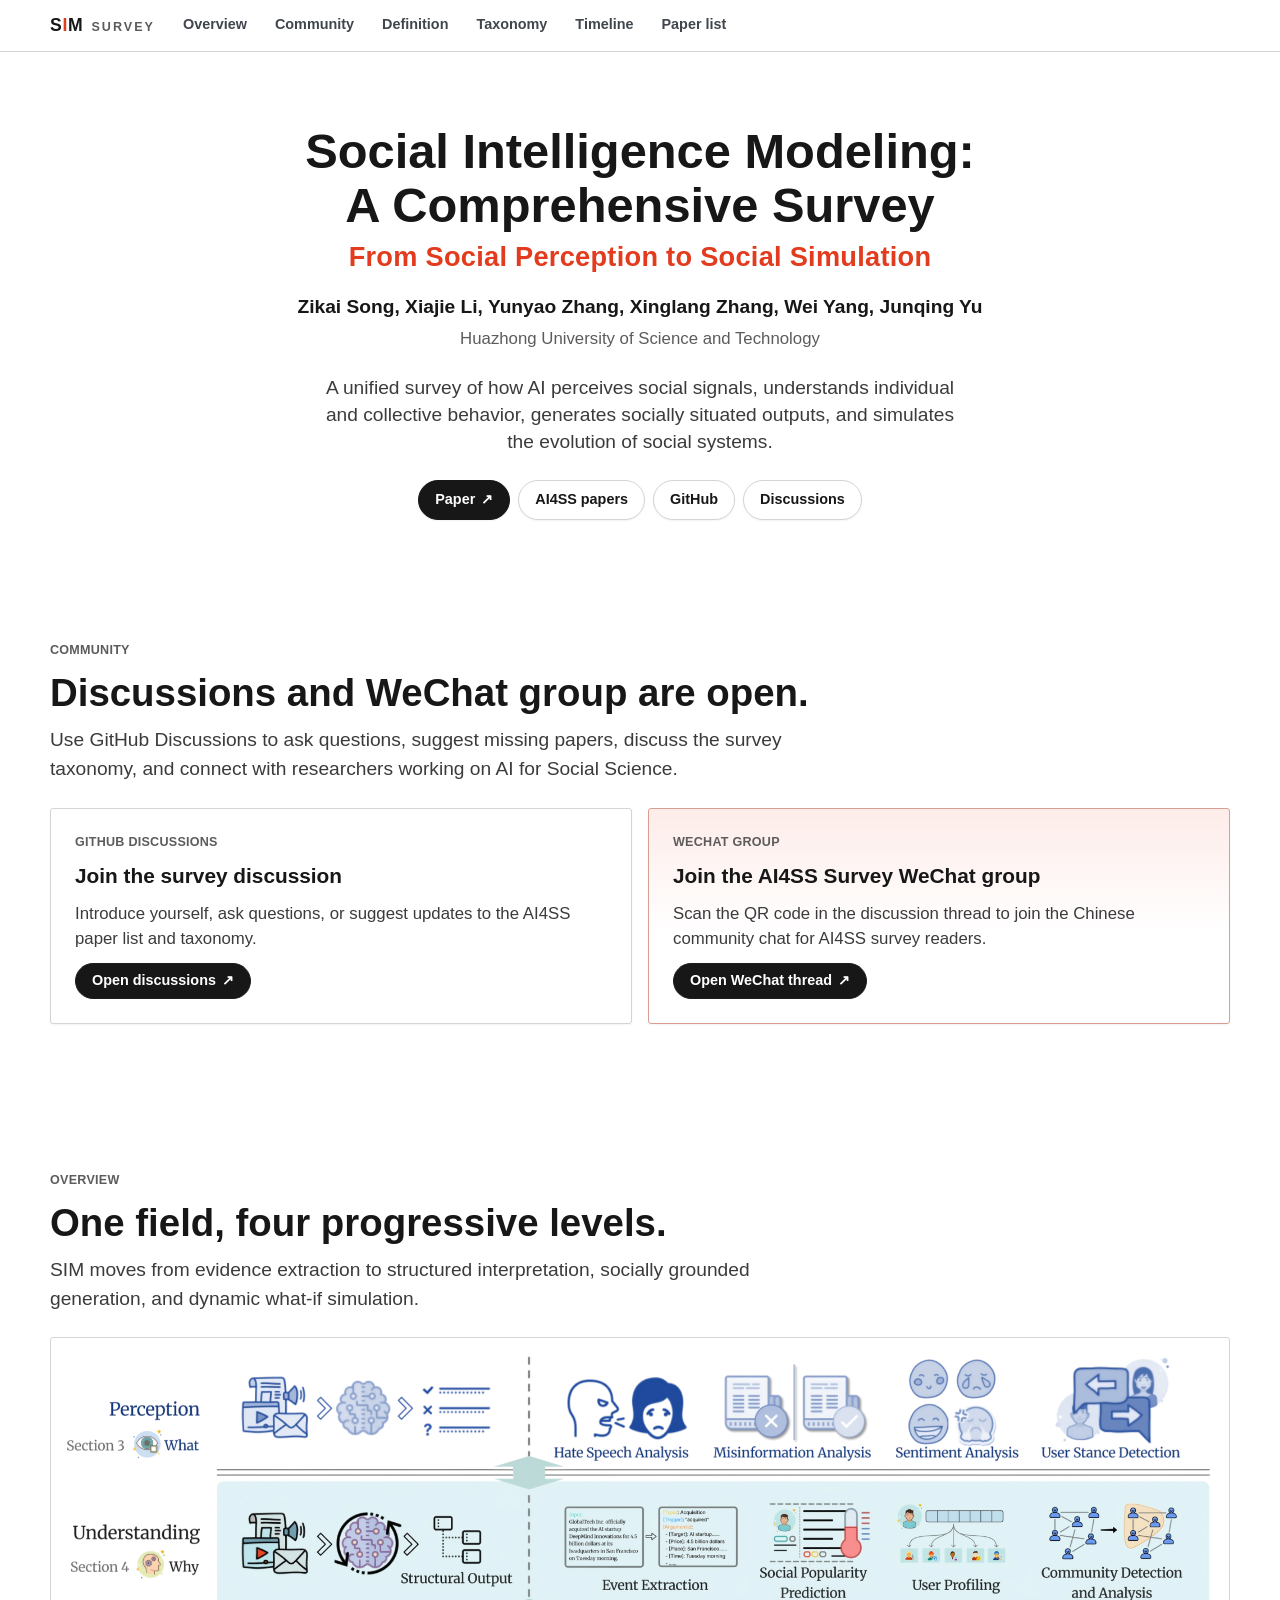
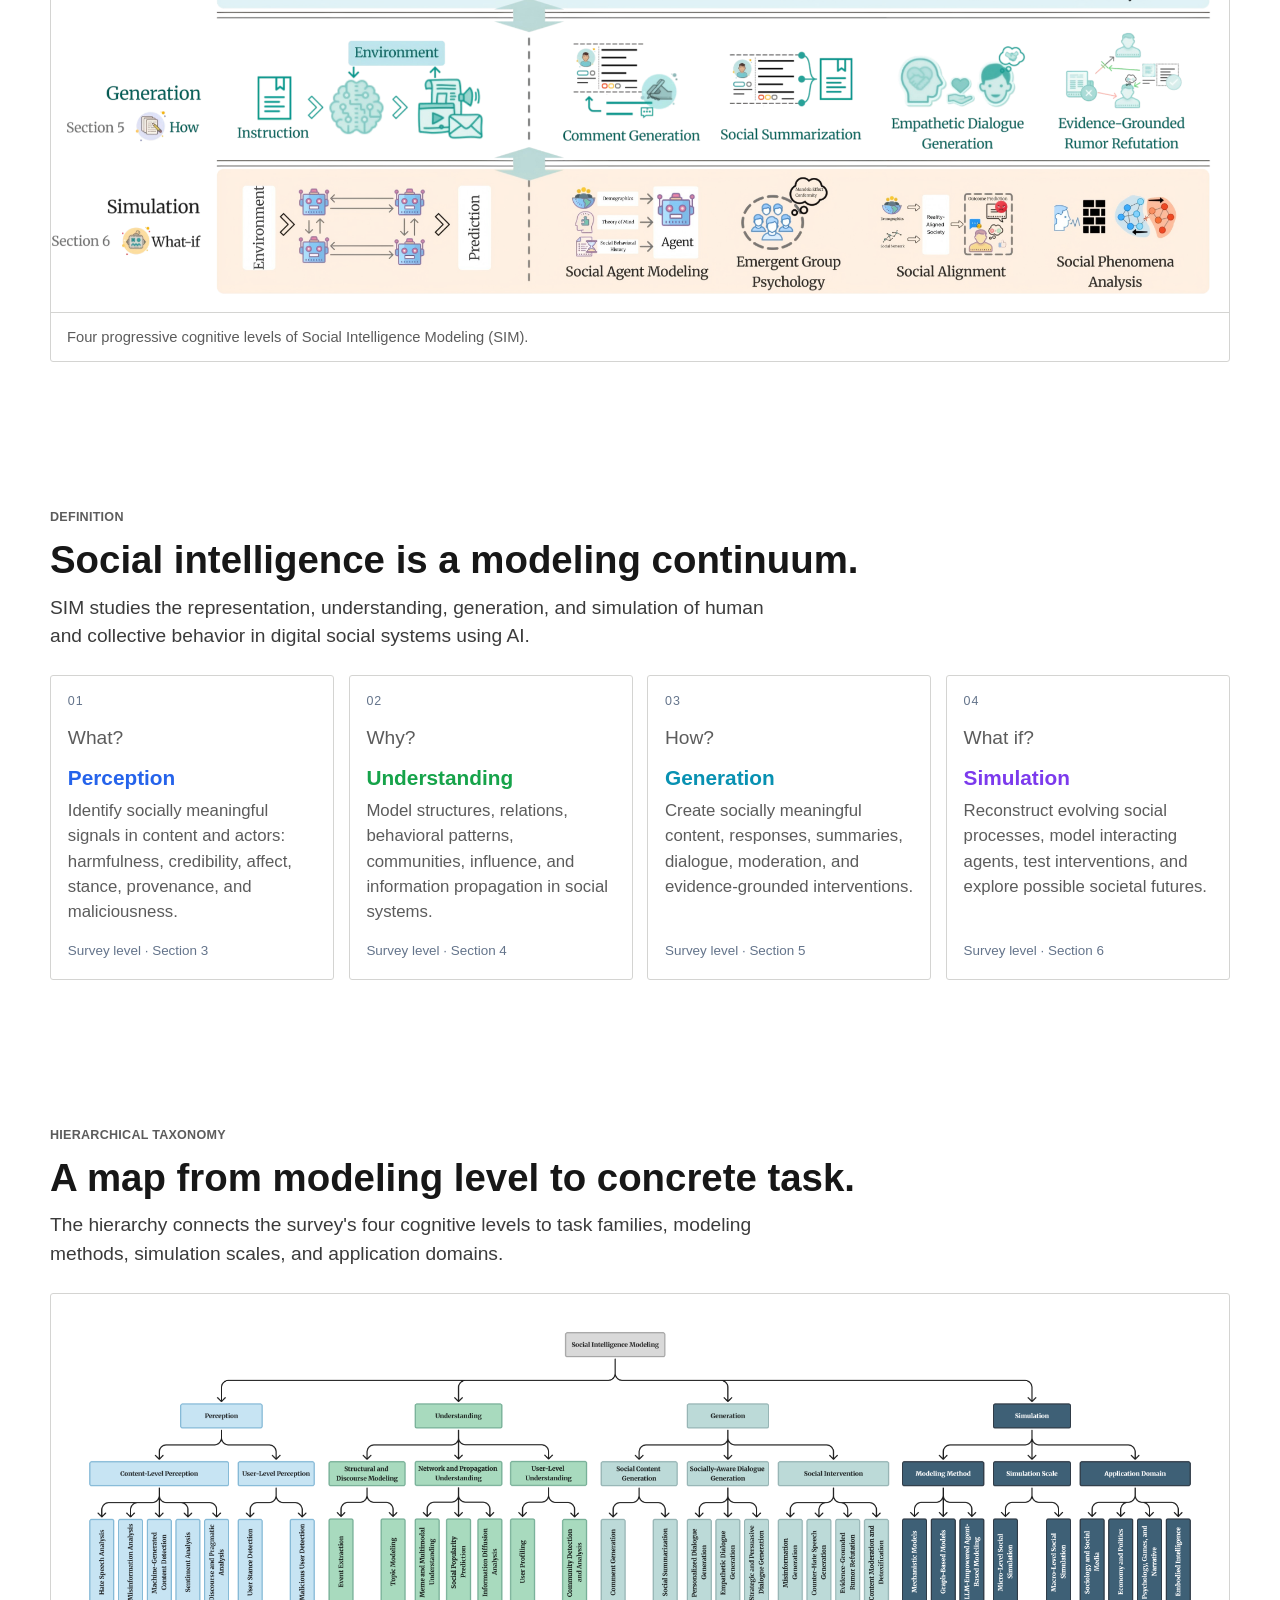
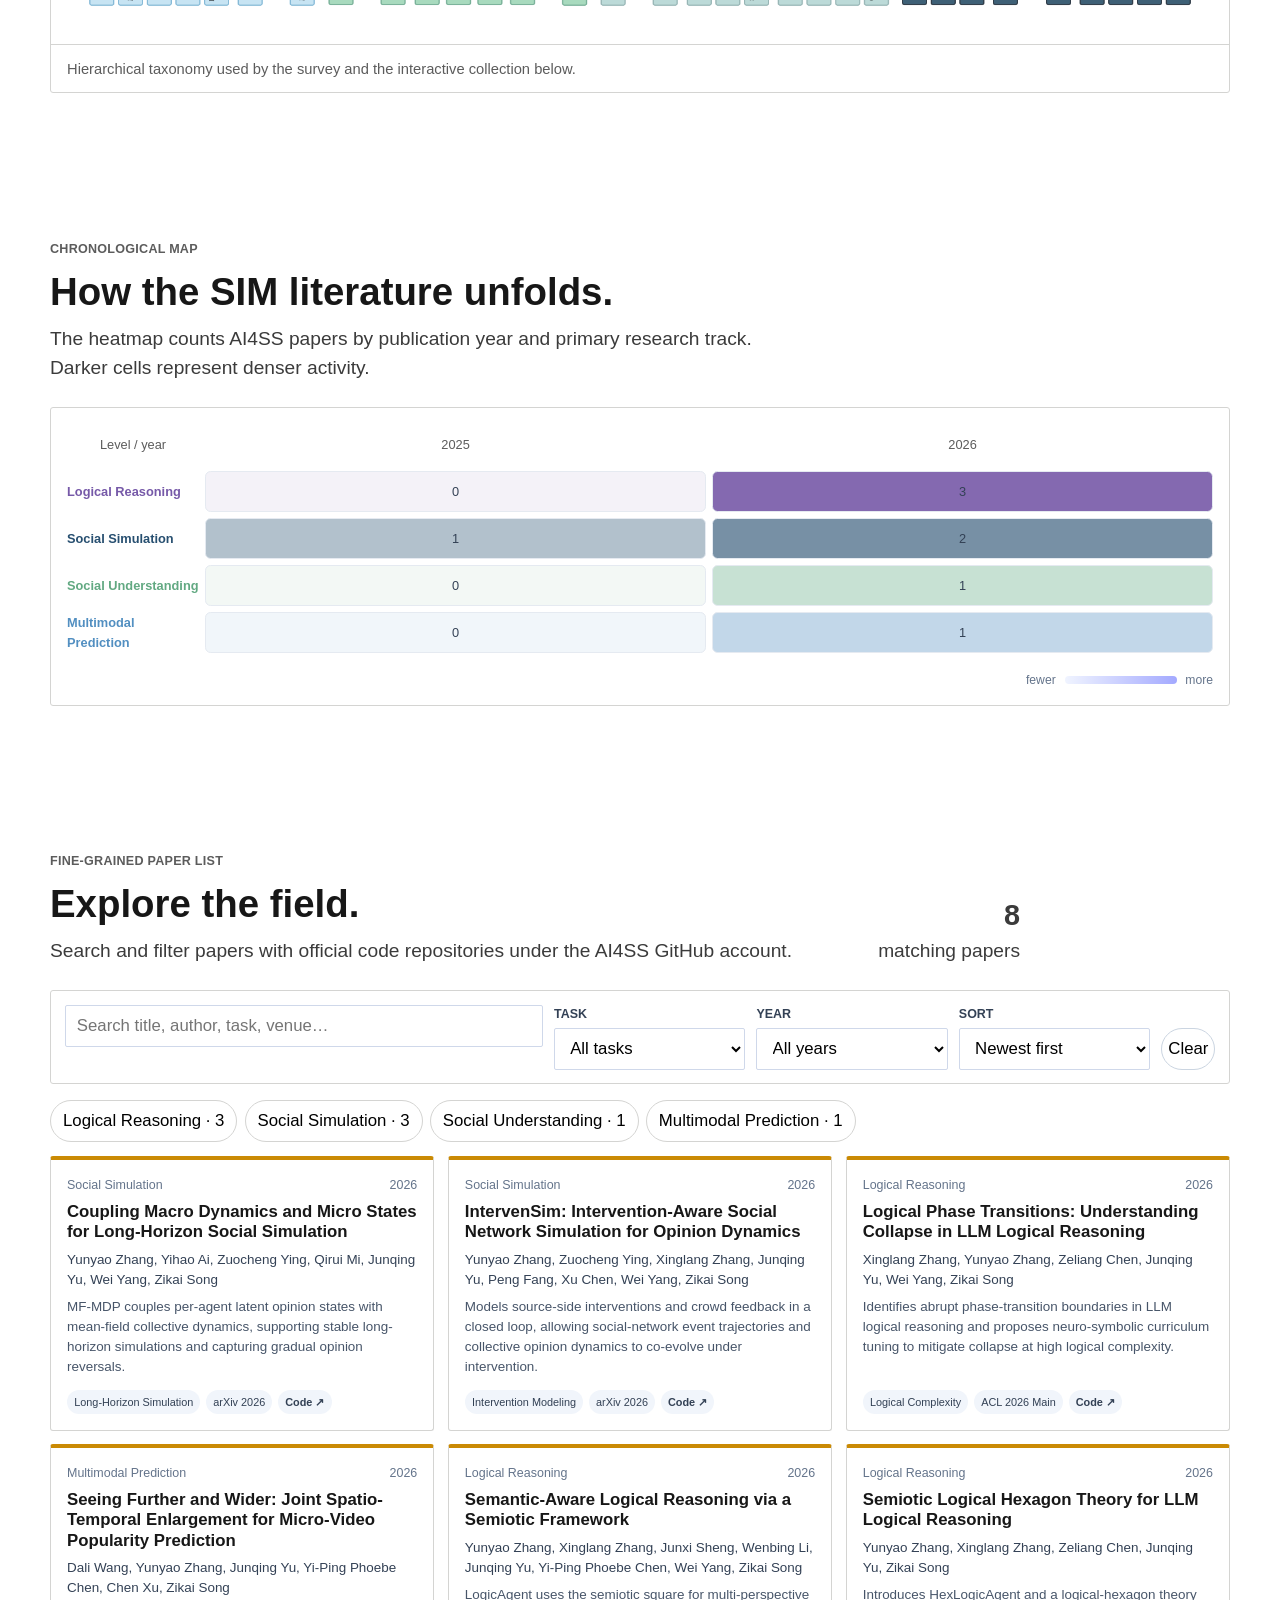
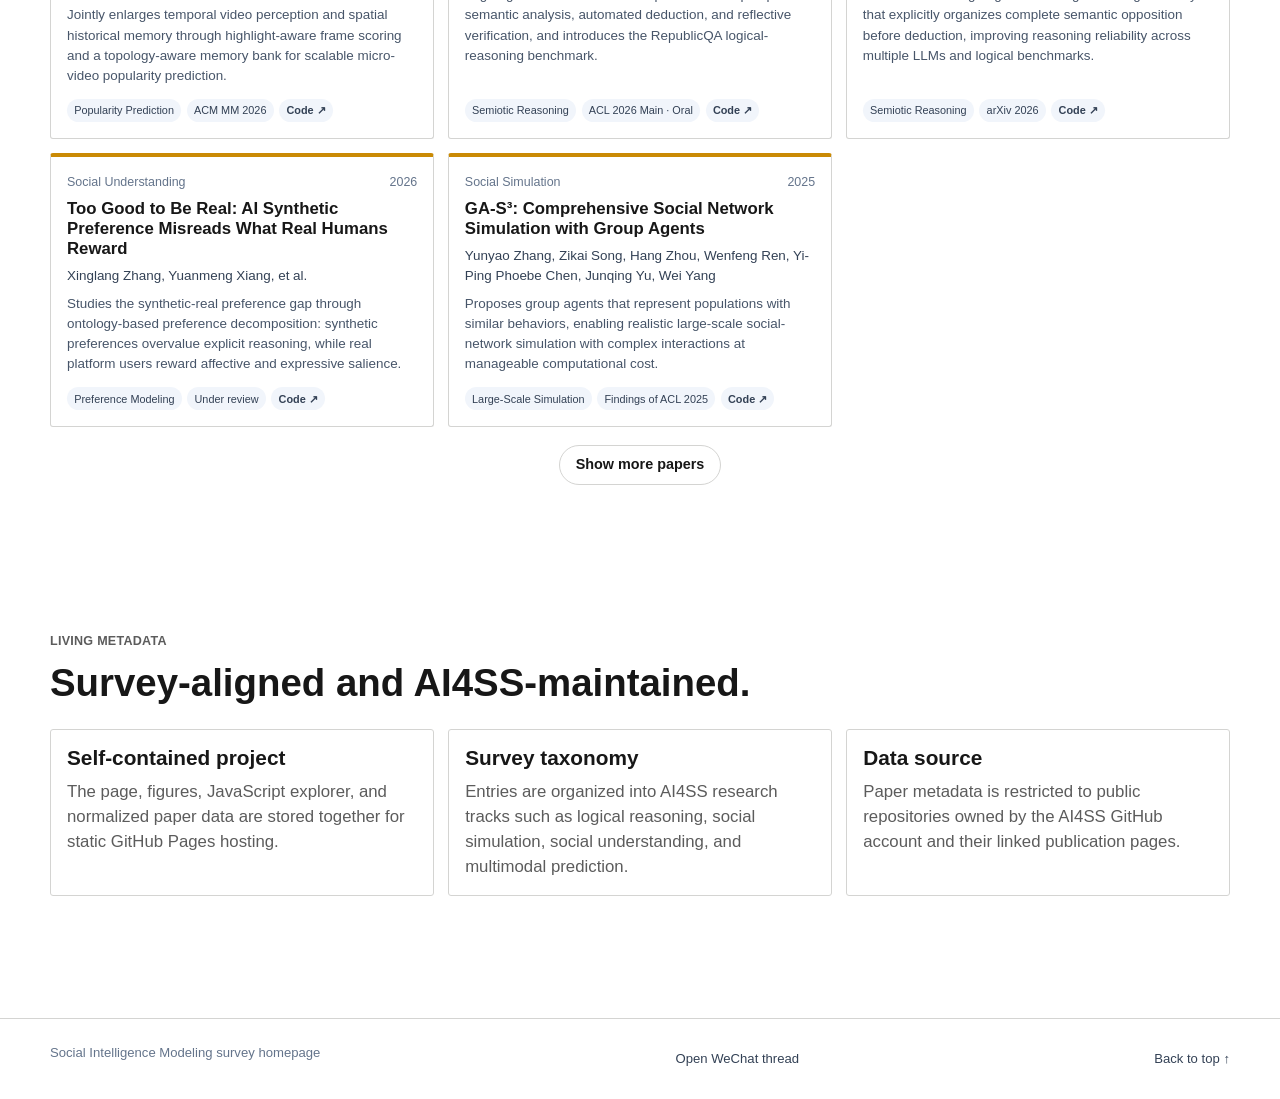
==== commit ec251494: "feat: align survey site with WAM and add WeChat discussion" ====
--- a/index.html
+++ b/index.html
@@ -18,55 +18,69 @@
 <body>
   <a class="skip-link" href="#paper-explorer">Skip to paper explorer</a>
 
-  <header class="site-header" id="top">
-    <div class="nav-shell">
-      <a class="brand" href="#top" aria-label="Social Intelligence Modeling home">
-        <span class="brand-mark">SIM</span>
-        <span>Survey</span>
+  <aside class="side-nav" aria-label="Page navigation">
+    <div class="nav-inner">
+      <a class="nav-title" href="#top" aria-label="Social Intelligence Modeling survey — home">
+        <span class="wm">S<span class="wm-a">I</span>M</span>
+        <span class="wm-sub">Survey</span>
       </a>
-      <nav aria-label="Primary navigation">
+      <nav>
         <a href="#overview">Overview</a>
+        <a href="#community">Community</a>
         <a href="#definition">Definition</a>
         <a href="#taxonomy">Taxonomy</a>
         <a href="#timeline">Timeline</a>
         <a href="#paper-explorer">Paper list</a>
-        <a href="https://github.com/world-action-models/awesome-world-action-models/discussions/2" target="_blank" rel="noopener noreferrer">Open WeChat</a>
       </nav>
     </div>
-  </header>
-
-  <main>
-    <section class="hero section-shell reveal" aria-labelledby="paper-title">
-      <p class="eyebrow">A comprehensive survey · 2026</p>
-      <h1 id="paper-title">Social Intelligence Modeling:<br>From Social Perception to Social Simulation</h1>
-      <p class="hero-subtitle">A Comprehensive Survey from Social Perception to Social Simulation</p>
-      <p class="hero-kicker">From recognizing <em>what</em> happens to exploring <em>what could happen</em>.</p>
-
-      <p class="authors">
-        Zikai Song<sup>*</sup>, Xiajie Li<sup>*</sup>, Yunyao Zhang, Xinglang Zhang, Wei Yang, Junqing Yu
-      </p>
-      <p class="affiliation">Huazhong University of Science and Technology · <sup>*</sup>Equal contribution</p>
-
-      <p class="hero-abstract">
-        Social Intelligence Modeling (SIM) unifies how AI perceives social signals, understands individual and collective behavior,
-        generates socially situated outputs, and simulates the evolution of social systems.
-      </p>
-
-      <div class="action-row" aria-label="Paper links">
-        <a class="button primary" href="https://doi.org/10.13140/RG.2.2.21157.87528">Paper <span aria-hidden="true">↗</span></a>
-        <a class="button" href="https://github.com/AI4SS">AI4SS papers <span aria-hidden="true">↗</span></a>
-        <a class="button" href="https://github.com/Juehyx/social-intelligence-modeling-survey">GitHub <span aria-hidden="true">↗</span></a>
-      </div>
-
-      <div class="hero-stats" aria-label="Survey scope">
-        <div><strong>1</strong><span>survey core</span></div>
-        <div><strong>4</strong><span>research levels</span></div>
-        <div><strong>8</strong><span>AI4SS papers shown</span></div>
-        <div><strong>4</strong><span>progressive levels</span></div>
-      </div>
-    </section>
-
-    <section class="figure-band" id="overview" aria-labelledby="overview-title">
+  </aside>
+
+  <main id="top" class="page-shell">
+    <section class="paper-hero" id="overview" aria-labelledby="paper-title">
+      <div class="hero-text academic-title-block">
+        <h1 id="paper-title">Social Intelligence Modeling:<br>A Comprehensive Survey</h1>
+        <p class="hero-subtitle">From Social Perception to Social Simulation</p>
+        <p class="author-list">Zikai Song, Xiajie Li, Yunyao Zhang, Xinglang Zhang, Wei Yang, Junqing Yu</p>
+        <p class="affiliation-line">Huazhong University of Science and Technology</p>
+        <p class="hero-summary">
+          A unified survey of how AI perceives social signals, understands individual and collective behavior,
+          generates socially situated outputs, and simulates the evolution of social systems.
+        </p>
+        <div class="hero-links" aria-label="Paper links">
+          <a class="hero-link hero-link--primary" href="https://doi.org/10.13140/RG.2.2.21157.87528">Paper <span aria-hidden="true">↗</span></a>
+          <a class="hero-link" href="https://github.com/AI4SS">AI4SS papers</a>
+          <a class="hero-link" href="https://github.com/Juehyx/social-intelligence-modeling-survey">GitHub</a>
+          <a class="hero-link" href="https://github.com/Juehyx/social-intelligence-modeling-survey/discussions">Discussions</a>
+        </div>
+      </div>
+    </section>
+
+    <section class="content-section community-section" id="community" aria-labelledby="community-title">
+      <div class="section-heading">
+        <p class="eyebrow">Community</p>
+        <h2 id="community-title">Discussions and WeChat group are open.</h2>
+        <p>
+          Use GitHub Discussions to ask questions, suggest missing papers, discuss the survey taxonomy,
+          and connect with researchers working on AI for Social Science.
+        </p>
+      </div>
+      <div class="community-grid">
+        <article class="community-card">
+          <p class="mini-label">GitHub Discussions</p>
+          <h3>Join the survey discussion</h3>
+          <p>Introduce yourself, ask questions, or suggest updates to the AI4SS paper list and taxonomy.</p>
+          <a class="community-link" href="https://github.com/Juehyx/social-intelligence-modeling-survey/discussions">Open discussions <span aria-hidden="true">↗</span></a>
+        </article>
+        <article class="community-card community-card--accent">
+          <p class="mini-label">WeChat Group</p>
+          <h3>Join the AI4SS Survey WeChat group</h3>
+          <p>Scan the QR code in the discussion thread to join the Chinese community chat for AI4SS survey readers.</p>
+          <a class="community-link" id="wechat-discussion-link" href="https://github.com/Juehyx/social-intelligence-modeling-survey/discussions/1">Open WeChat thread <span aria-hidden="true">↗</span></a>
+        </article>
+      </div>
+    </section>
+
+    <section class="figure-band" id="survey-overview" aria-labelledby="overview-title">
       <div class="section-shell">
         <div class="section-heading wide-heading">
           <p class="eyebrow">Overview</p>
@@ -207,32 +221,12 @@
       </div>
     </section>
 
-    <section class="section-shell reveal wechat-section" id="open-wechat" aria-labelledby="wechat-title">
-      <div class="section-heading wechat-heading">
-        <p class="eyebrow">Open WeChat</p>
-        <h2 id="wechat-title">AI4SS Introduction and Communication Hub</h2>
-        <p class="wechat-subtitle">This is a brief introduction to AI4SS, and we will continuously update the research pace and resources for this direction.</p>
-      </div>
-      <a
-        class="button primary wechat-cta"
-        href="https://github.com/world-action-models/awesome-world-action-models/discussions/2"
-        target="_blank"
-        rel="noopener noreferrer"
-      >
-        Open WeChat thread
-      </a>
-      <h3 class="wechat-subtitle-title">Join the AI4SS Survey WeChat group</h3>
-      <p class="wechat-subtext">
-        Scan the QR code in the discussion thread to join the Chinese community chat for AI4SS survey readers.
-      </p>
-    </section>
-
   </main>
 
   <footer class="site-footer">
     <div class="section-shell footer-shell">
       <p>Social Intelligence Modeling survey homepage</p>
-      <a href="https://github.com/world-action-models/awesome-world-action-models/discussions/2" target="_blank" rel="noopener noreferrer">Open WeChat thread</a>
+      <a href="https://github.com/Juehyx/social-intelligence-modeling-survey/discussions/1">Open WeChat thread</a>
       <a href="#top">Back to top ↑</a>
     </div>
   </footer>
--- a/styles.css
+++ b/styles.css
@@ -1,13 +1,19 @@
 :root {
   --bg: #ffffff;
+  --paper: #ffffff;
   --surface: #ffffff;
-  --surface-soft: #f2f5fb;
-  --text: #18202c;
-  --muted: #4b5565;
-  --line: #dbe2ef;
-  --ink-link: #2563eb;
-  --navy: #1d4ed8;
-  --shadow: 0 18px 36px rgba(19, 33, 68, 0.08);
+  --surface-soft: #f2f2f0;
+  --text: #171717;
+  --ink: #171717;
+  --ink-soft: #3b3b3b;
+  --muted: #5c5c5c;
+  --line: #d4d4d2;
+  --line-strong: #1c1c1c;
+  --accent: #e23b1e;
+  --accent-soft: #fdece9;
+  --accent-ink: #b5240f;
+  --navy: var(--accent-ink);
+  --shadow: 0 1px 2px rgba(20, 20, 20, 0.05);
 
   --perception: #2563eb;
   --understanding: #16a34a;
@@ -15,10 +21,30 @@
   --simulation: #7c3aed;
   --other: #ca8a04;
 
-  --content: 1120px;
-  --wide: 1240px;
-  --gutter: clamp(1rem, 3vw, 2.2rem);
-  --section-y: clamp(3.2rem, 7vw, 5.5rem);
+  --text-xs: clamp(0.72rem, 0.69rem + 0.12vw, 0.80rem);
+  --text-sm: clamp(0.82rem, 0.79rem + 0.15vw, 0.90rem);
+  --text-base: clamp(0.95rem, 0.91rem + 0.22vw, 1.05rem);
+  --text-lead: clamp(1.05rem, 1rem + 0.40vw, 1.20rem);
+  --text-h3: clamp(1.10rem, 1.02rem + 0.40vw, 1.30rem);
+  --text-h2: clamp(1.55rem, 1.18rem + 1.85vw, 2.40rem);
+  --text-h1: clamp(2rem, 1.48rem + 2.70vw, 3.05rem);
+  --content: 1180px;
+  --wide: 1180px;
+  --gutter: clamp(1rem, 0.6rem + 1.8vw, 2.25rem);
+  --section-y: clamp(2.5rem, 1.7rem + 3.6vw, 4.75rem);
+  --space-2xs: 4px;
+  --space-xs: 8px;
+  --space-sm: 12px;
+  --space-md: 16px;
+  --space-lg: 24px;
+  --space-xl: 32px;
+  --space-2xl: 48px;
+  --radius: 3px;
+  --radius-sm: 2px;
+  --radius-pill: 999px;
+  --nav-bar-h: 3.25rem;
+  --font-display: ui-sans-serif, "Helvetica Neue", Helvetica, Arial, system-ui, sans-serif;
+  --font-ui: ui-sans-serif, -apple-system, BlinkMacSystemFont, "Segoe UI", Arial, sans-serif;
 }
 
 * {
@@ -27,20 +53,21 @@
 
 html {
   scroll-behavior: smooth;
+  scroll-padding-top: calc(var(--nav-bar-h) + var(--space-sm));
 }
 
 body {
   margin: 0;
   color: var(--text);
-  font-family: "Inter", "Segoe UI", "Noto Sans SC", "PingFang SC", "Helvetica Neue", Arial, sans-serif;
-  line-height: 1.65;
+  font-family: var(--font-ui);
+  font-size: var(--text-base);
+  line-height: 1.5;
   background: var(--bg);
-  -webkit-font-smoothing: antialiased;
 }
 
 a {
   color: inherit;
-  text-underline-offset: 2px;
+  text-decoration: none;
 }
 
 img {
@@ -78,115 +105,140 @@
   white-space: nowrap;
 }
 
-.site-header {
+.side-nav {
   position: sticky;
   top: 0;
-  z-index: 20;
-  background: rgba(255, 255, 255, 0.92);
+  z-index: 30;
+  min-height: var(--nav-bar-h);
+  padding-block: var(--space-xs);
+  background: #fff;
   border-bottom: 1px solid var(--line);
-  backdrop-filter: blur(10px);
-}
-
-.nav-shell,
-.section-shell {
-  width: min(var(--wide), calc(100% - 2 * var(--gutter)));
+}
+
+.nav-inner {
+  width: min(var(--content), calc(100% - 2 * var(--gutter)));
   margin-inline: auto;
-}
-
-.nav-shell {
-  min-height: 64px;
   display: flex;
   align-items: center;
-  justify-content: space-between;
-  gap: 1rem;
-}
-
-.brand {
+  gap: var(--space-md);
+}
+
+.nav-title {
+  display: flex;
+  align-items: baseline;
+  flex: 0 0 auto;
+  gap: 8px;
+}
+
+.wm {
+  font-family: var(--font-display);
+  font-weight: 800;
+  font-size: 1.1rem;
+  letter-spacing: 0.04em;
+}
+
+.wm-a { color: var(--accent); }
+
+.wm-sub {
+  color: var(--muted);
+  font-size: var(--text-xs);
+  font-weight: 700;
+  letter-spacing: 0.16em;
+  text-transform: uppercase;
+}
+
+.side-nav nav {
+  display: flex;
+  flex: 1 1 auto;
+  align-items: center;
+  gap: var(--space-2xs);
+  min-width: 0;
+  overflow-x: auto;
+  scrollbar-width: none;
+}
+
+.side-nav nav a {
   display: inline-flex;
   align-items: center;
-  gap: 0.45rem;
-  text-decoration: none;
-  color: var(--text);
-  font-weight: 700;
-}
-
-.brand-mark {
-  width: 1.75rem;
-  height: 1.75rem;
-  border-radius: 50%;
-  background: #1e40af;
-  color: #fff;
+  flex: 0 0 auto;
+  min-height: 34px;
+  padding: 0 var(--space-sm);
+  border-radius: var(--radius-sm);
+  color: #41464d;
+  font-size: var(--text-sm);
+  font-weight: 750;
+  white-space: nowrap;
+}
+
+.side-nav nav a:hover,
+.side-nav nav a:focus-visible {
+  color: var(--ink);
+}
+
+.page-shell {
+  width: 100%;
+  overflow-x: clip;
+}
+
+.paper-hero,
+.content-section,
+.section-shell,
+.site-footer .section-shell {
+  width: min(var(--content), calc(100% - 2 * var(--gutter)));
+  margin-inline: auto;
+}
+
+.paper-hero {
+  position: relative;
+  overflow: hidden;
+  width: 100%;
+  min-height: clamp(360px, 56svh, 560px);
+  margin: 0;
   display: grid;
   place-items: center;
-  font-size: 0.78rem;
-  letter-spacing: 0.04em;
-}
-
-nav {
-  display: flex;
-  align-items: center;
-  gap: 0.8rem;
-  flex-wrap: wrap;
-  justify-content: flex-end;
-}
-
-nav a {
-  color: var(--text);
-  text-decoration: none;
-  font-size: 0.94rem;
-  font-weight: 500;
-}
-
-nav a:hover,
-nav a:focus-visible {
-  color: var(--navy);
-}
-
-main {
+  padding: var(--section-y) var(--gutter);
+  background: #fff;
+}
+
+.academic-title-block {
   width: 100%;
-}
-
-.hero {
-  padding: 4.3rem 0 2.6rem;
-}
-
-.hero-subtitle,
-.hero-abstract,
-.section-heading p:last-child,
-.page-lead {
+  text-align: center;
+}
+
+.eyebrow {
+  margin: 0 0 var(--space-sm);
   color: var(--muted);
-}
-
-.eyebrow {
-  margin: 0;
-  color: var(--navy);
   text-transform: uppercase;
-  letter-spacing: 0.11em;
-  font-weight: 700;
-  font-size: 0.78rem;
+  letter-spacing: 0.02em;
+  font-weight: 800;
+  font-size: var(--text-xs);
 }
 
 h1,
 h2,
 h3,
 h4 {
+  font-family: var(--font-display);
   margin-top: 0;
-  line-height: 1.15;
 }
 
 h1 {
-  margin: 0.65rem 0 0.65rem;
-  font-size: clamp(2rem, 4.6vw, 3.6rem);
-  max-width: 14ch;
+  margin: 0 auto var(--space-2xs);
+  font-size: clamp(1.05rem, 5.3vw, 3.05rem);
+  line-height: 1.1;
+  white-space: normal;
 }
 
 h2 {
-  margin-bottom: 0.65rem;
-  font-size: clamp(1.6rem, 3.5vw, 2.5rem);
+  margin-bottom: var(--space-sm);
+  font-size: var(--text-h2);
+  line-height: 1.1;
 }
 
 h3 {
-  font-size: 1.2rem;
+  margin-bottom: var(--space-xs);
+  font-size: var(--text-h3);
+  line-height: 1.2;
 }
 
 p {
@@ -194,145 +246,176 @@
 }
 
 .hero-subtitle {
-  margin: 0;
-  font-size: clamp(1.15rem, 2.2vw, 1.55rem);
-  line-height: 1.35;
-}
-
-.hero-kicker {
-  margin-top: 0.8rem;
-  margin-bottom: 1.5rem;
+  margin: 0 auto var(--space-md);
+  color: var(--accent);
+  font-family: var(--font-display);
+  font-size: clamp(1.15rem, .9rem + 1.1vw, 1.7rem);
+  font-weight: 800;
+  letter-spacing: .01em;
+}
+
+.author-list {
+  margin: 0 auto var(--space-2xs);
+  font-size: var(--text-lead);
+  font-weight: 750;
+}
+
+.affiliation-line {
+  margin: 0 auto;
   color: var(--muted);
-  max-width: 760px;
-}
-
-.authors,
-.affiliation {
-  margin-bottom: 0.35rem;
-  font-size: 0.98rem;
-}
-
-.affiliation {
-  color: var(--muted);
-}
-
-.hero-abstract {
-  max-width: 840px;
-  margin-top: 1.4rem;
-  font-size: 1.02rem;
-}
-
-.action-row {
+  font-size: var(--text-base);
+}
+
+.hero-summary {
+  max-width: 60ch;
+  margin: var(--space-lg) auto 0;
+  color: var(--ink-soft);
+  font-size: var(--text-lead);
+  line-height: 1.4;
+}
+
+.hero-links {
   display: flex;
   flex-wrap: wrap;
-  gap: 0.65rem;
-  margin-top: 1.4rem;
+  justify-content: center;
+  gap: var(--space-xs);
+  margin: var(--space-lg) auto 0;
+}
+
+.hero-link {
+  display: inline-flex;
+  align-items: center;
+  justify-content: center;
+  gap: 6px;
+  min-height: 40px;
+  padding: 0 var(--space-md);
+  border: 1px solid var(--line);
+  border-radius: var(--radius-pill);
+  background: var(--surface);
+  color: var(--ink);
+  font-size: var(--text-sm);
+  font-weight: 800;
+  box-shadow: var(--shadow);
+}
+
+.hero-link:hover { border-color: var(--line-strong); }
+
+.hero-link--primary {
+  background: var(--ink);
+  border-color: var(--ink);
+  color: #fff;
 }
 
 .button {
   display: inline-flex;
   align-items: center;
   justify-content: center;
-  gap: 0.4rem;
-  min-height: 43px;
-  padding: 0.56rem 1rem;
-  border-radius: 0.5rem;
-  border: 1px solid #c4cfdf;
-  background: #fff;
-  color: #0f172a;
+  gap: 6px;
+  min-height: 40px;
+  padding: 0 var(--space-md);
+  border: 1px solid var(--line);
+  border-radius: var(--radius-pill);
+  background: var(--surface);
+  color: var(--ink);
   text-decoration: none;
-  font-weight: 600;
-  transition: transform 0.2s ease, box-shadow 0.2s ease;
+  font-size: var(--text-sm);
+  font-weight: 800;
+  cursor: pointer;
 }
 
 .button:hover,
-.button:focus-visible {
-  transform: translateY(-1px);
-  box-shadow: 0 10px 24px rgba(28, 57, 102, 0.12);
-}
+.button:focus-visible { border-color: var(--line-strong); }
 
 .button.primary {
-  background: #2563eb;
-  border-color: #1d4ed8;
+  background: var(--ink);
+  border-color: var(--ink);
   color: #fff;
 }
 
-.hero-stats {
-  max-width: 980px;
-  margin: 2.4rem auto 0;
+.content-section {
+  padding-block: var(--section-y);
+  scroll-margin-top: calc(var(--nav-bar-h) + var(--space-sm));
+}
+
+.community-section { padding-top: var(--space-2xl); }
+
+.community-grid {
   display: grid;
-  grid-template-columns: repeat(4, minmax(0, 1fr));
-  border-top: 1px solid var(--line);
-  border-bottom: 1px solid var(--line);
-  background: #fff;
-}
-
-.hero-stats div {
-  padding: 1rem 0.6rem;
-  text-align: center;
-}
-
-.hero-stats div + div {
-  border-left: 1px solid var(--line);
-}
-
-.hero-stats strong {
-  font-size: 1.7rem;
-  display: block;
-}
-
-.hero-stats span {
-  font-size: 0.85rem;
+  grid-template-columns: repeat(auto-fit, minmax(min(280px, 100%), 1fr));
+  gap: var(--space-md);
+}
+
+.community-card {
+  display: flex;
+  flex-direction: column;
+  gap: var(--space-sm);
+  padding: var(--space-lg);
+  border: 1px solid var(--line);
+  border-radius: var(--radius);
+  background: var(--surface);
+  box-shadow: var(--shadow);
+}
+
+.community-card--accent {
+  border-color: color-mix(in srgb, var(--accent) 36%, var(--line));
+  background: linear-gradient(180deg, var(--accent-soft), var(--surface) 58%);
+}
+
+.community-card h3,
+.community-card p { margin: 0; }
+
+.community-card p:not(.mini-label) { color: var(--ink-soft); }
+
+.mini-label {
   color: var(--muted);
+  font-size: var(--text-xs);
+  font-weight: 800;
+  letter-spacing: .02em;
+  text-transform: uppercase;
+}
+
+.community-link {
+  display: inline-flex;
+  align-items: center;
+  align-self: flex-start;
+  gap: 6px;
+  min-height: 36px;
+  margin-top: auto;
+  padding: 0 var(--space-md);
+  border: 1px solid var(--line-strong);
+  border-radius: var(--radius-pill);
+  background: var(--ink);
+  color: #fff;
+  font-size: var(--text-sm);
+  font-weight: 850;
+}
+
+.community-link:hover {
+  background: var(--accent-ink);
+  border-color: var(--accent-ink);
 }
 
 .figure-band,
 .taxonomy-section,
 .explorer-section,
-.source-section,
-.wechat-section {
+.source-section {
   padding-block: var(--section-y);
 }
 
-.wechat-subtitle-title {
-  margin: 0;
-  font-size: 1rem;
-  color: #0f172a;
-}
-
-.wechat-subtext {
-  max-width: 760px;
-  color: var(--muted);
-  margin: 0 0 0.95rem;
-  font-size: 0.96rem;
-}
-
-.wechat-cta {
-  margin-bottom: 0.8rem;
-  display: inline-flex;
-}
-
-.wechat-subtitle {
-  margin: 0;
-  max-width: 780px;
-  color: var(--muted);
-}
-
-.wechat-heading {
-  margin-bottom: 0.8rem;
-}
-
 .section-heading {
-  max-width: 840px;
-  margin-bottom: 1.2rem;
+  max-width: 100%;
+  margin-bottom: var(--space-lg);
 }
 
 .section-heading h2 {
-  margin-top: 0.35rem;
+  margin-top: 0;
 }
 
 .section-heading p:last-child {
   margin: 0;
+  max-width: 70ch;
+  color: var(--ink-soft);
+  font-size: var(--text-lead);
 }
 
 .wide-heading {
@@ -342,7 +425,7 @@
 .paper-figure {
   margin: 0;
   border: 1px solid var(--line);
-  border-radius: 0.9rem;
+  border-radius: var(--radius);
   background: var(--surface);
   overflow: hidden;
 }
@@ -373,7 +456,7 @@
 .level-card {
   min-height: 285px;
   padding: 1rem 1.05rem 1.1rem;
-  border-radius: 0.75rem;
+  border-radius: var(--radius);
   border: 1px solid var(--line);
   background: var(--surface);
   display: flex;
@@ -419,7 +502,7 @@
 
 .timeline-panel {
   border: 1px solid var(--line);
-  border-radius: 0.85rem;
+  border-radius: var(--radius);
   background: #fff;
   padding: 1rem;
 }
@@ -497,7 +580,7 @@
 
 .explorer-toolbar {
   position: sticky;
-  top: 64px;
+  top: var(--nav-bar-h);
   z-index: 5;
   display: grid;
   grid-template-columns: minmax(270px, 2fr) repeat(3, minmax(130px, 0.8fr)) auto;
@@ -506,7 +589,7 @@
   margin-bottom: 1rem;
   border: 1px solid var(--line);
   background: #fff;
-  border-radius: 0.65rem;
+  border-radius: var(--radius);
 }
 
 .explorer-toolbar input,
@@ -514,7 +597,7 @@
   width: 100%;
   height: 42px;
   border: 1px solid #cfd8ea;
-  border-radius: 0.45rem;
+  border-radius: var(--radius-sm);
   padding: 0 0.7rem;
   background: #fff;
 }
@@ -523,7 +606,7 @@
   align-self: end;
   height: 42px;
   border: 1px solid #cbd5e1;
-  border-radius: 0.45rem;
+  border-radius: var(--radius-pill);
   background: #fff;
   cursor: pointer;
 }
@@ -570,7 +653,7 @@
   background: #fff;
   border: 1px solid var(--line);
   border-top: 4px solid var(--other);
-  border-radius: 0.65rem;
+  border-radius: var(--radius);
   padding: 1rem;
   display: flex;
   flex-direction: column;
@@ -653,7 +736,7 @@
 
 .source-grid article {
   border: 1px solid var(--line);
-  border-radius: 0.65rem;
+  border-radius: var(--radius);
   padding: 1rem;
   background: #fff;
 }
